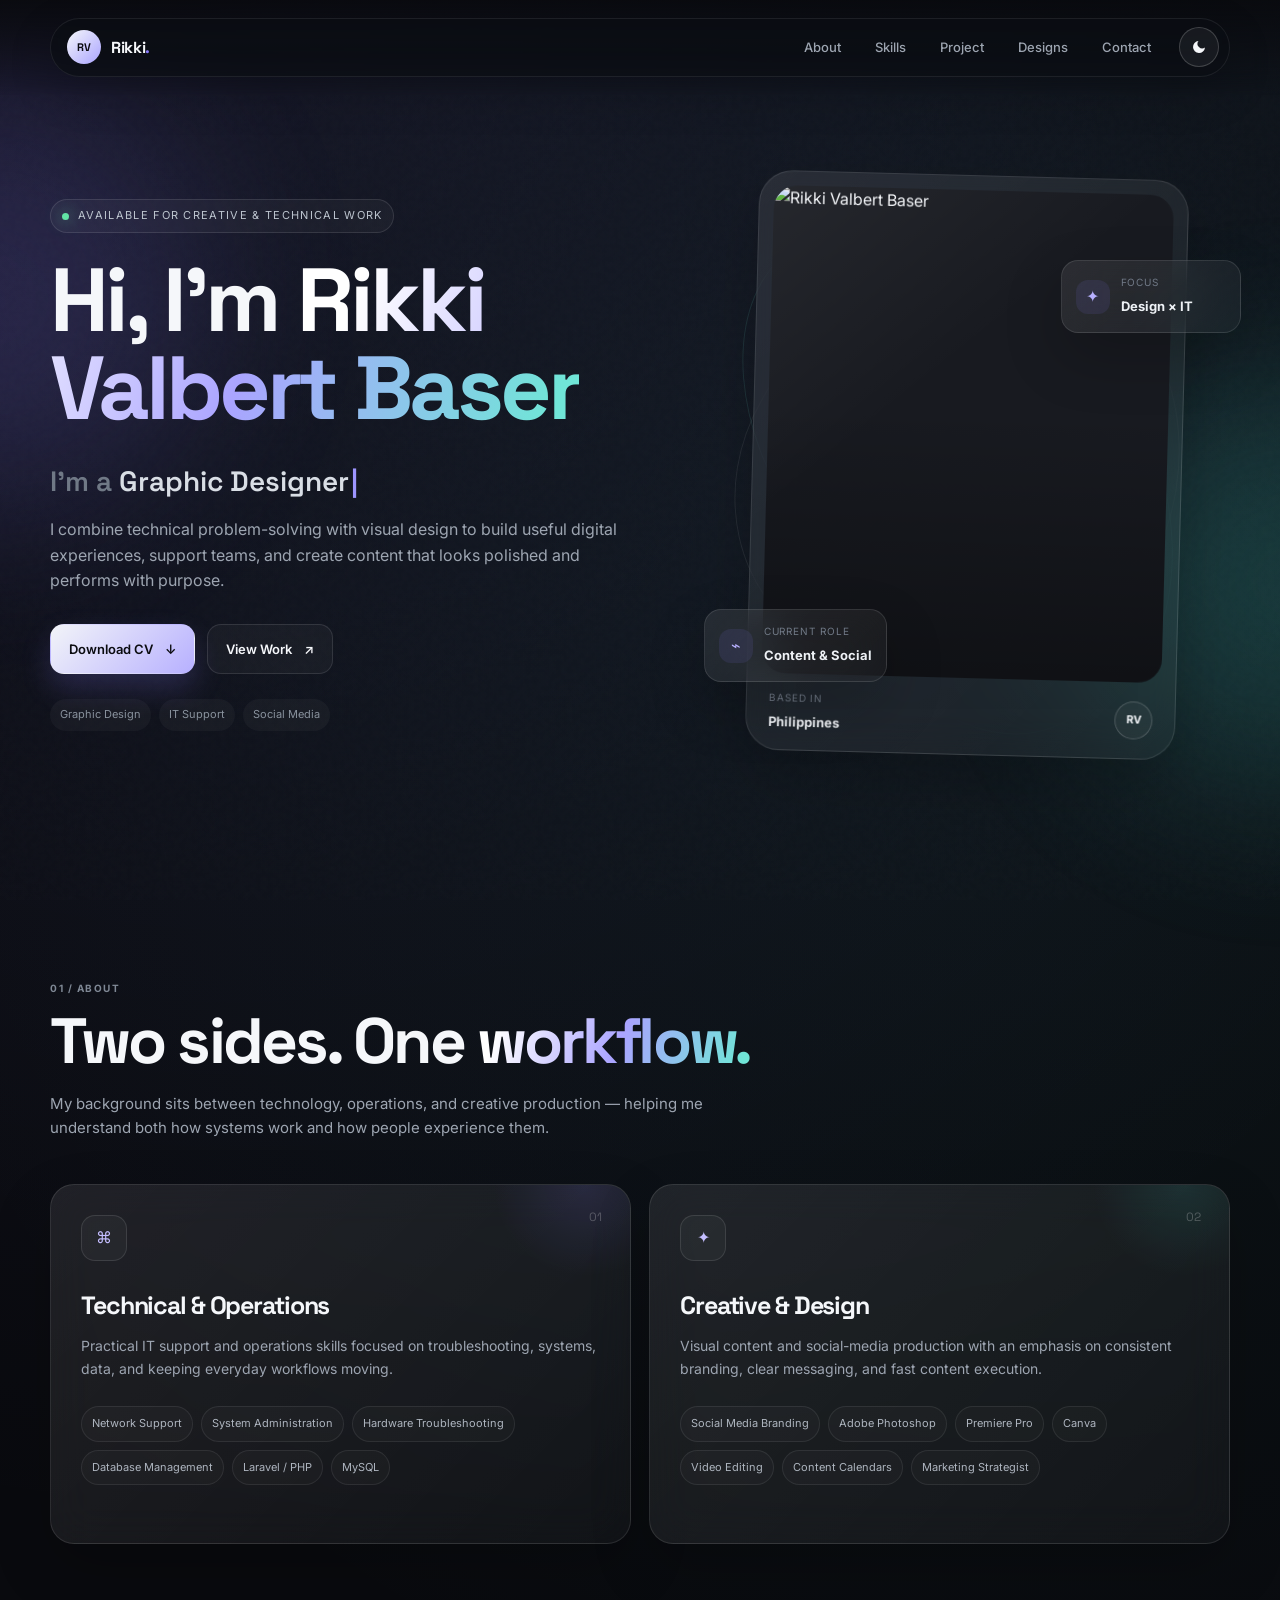
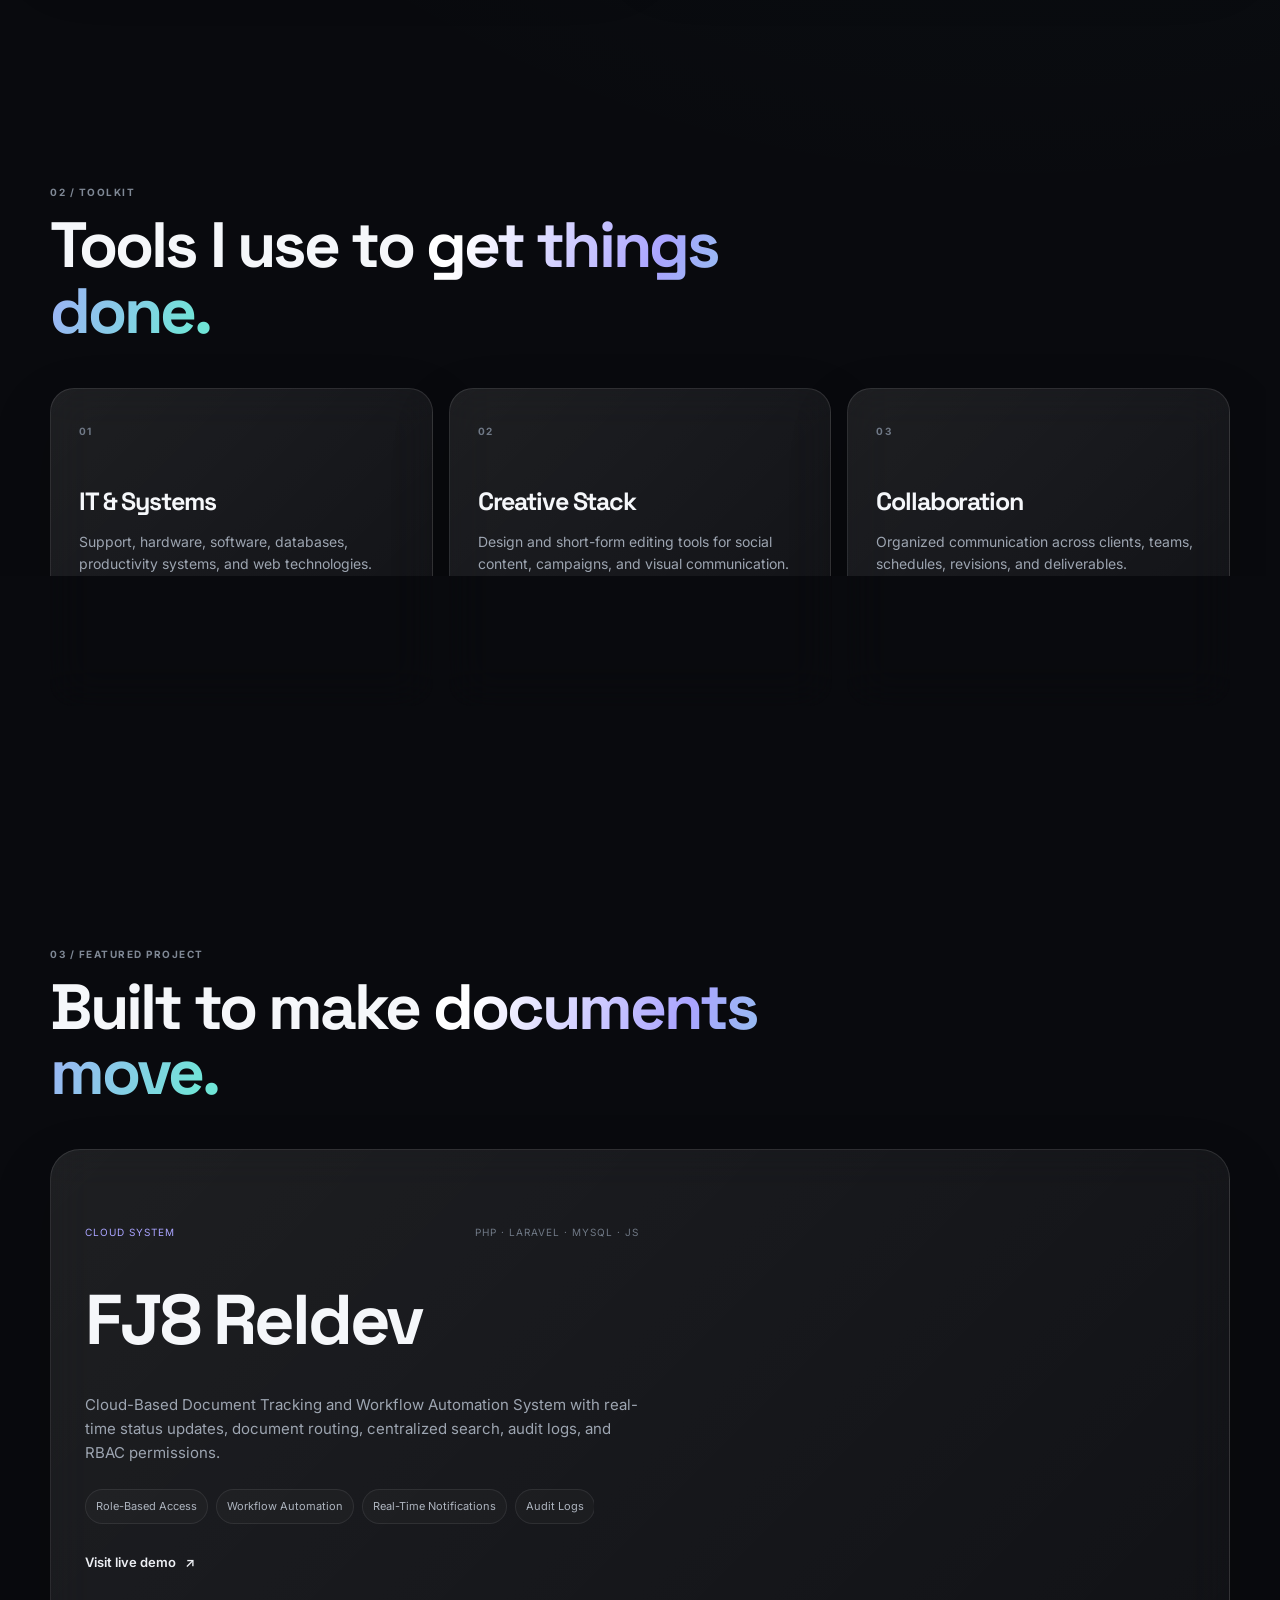
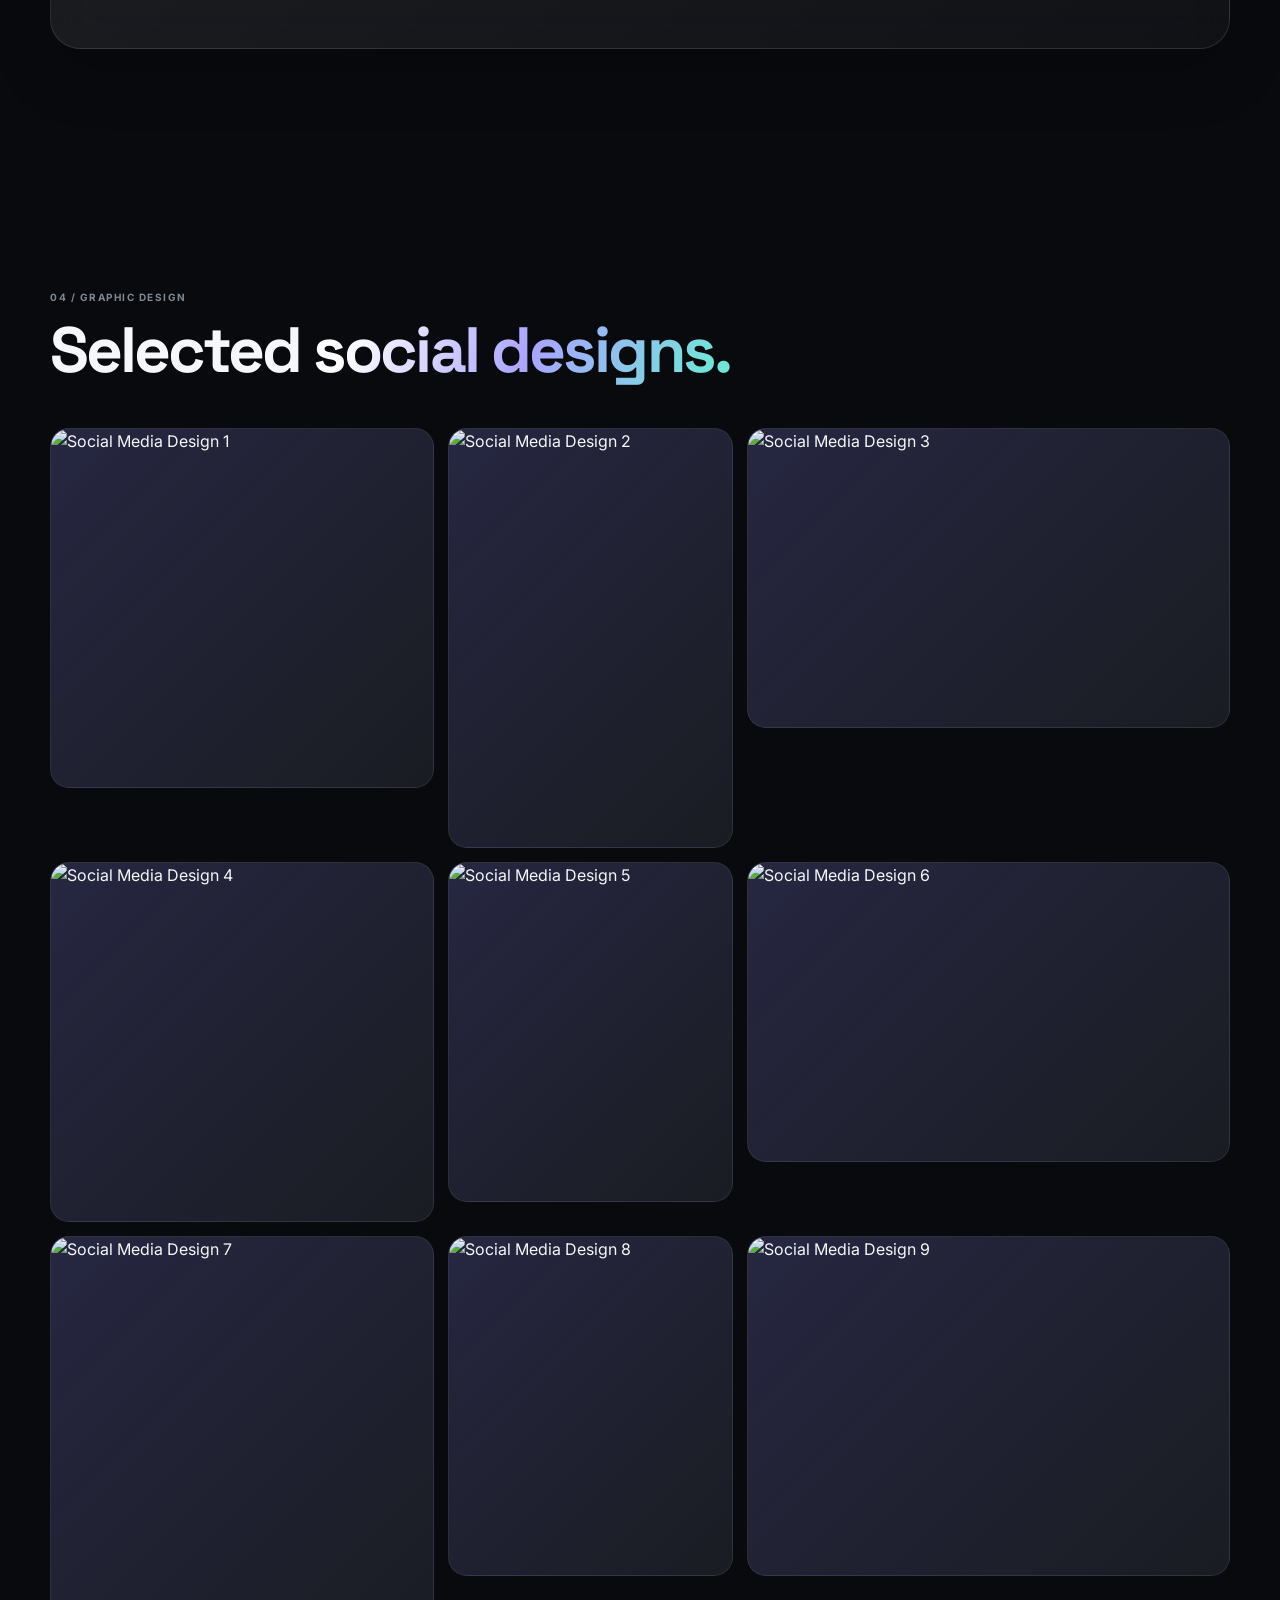
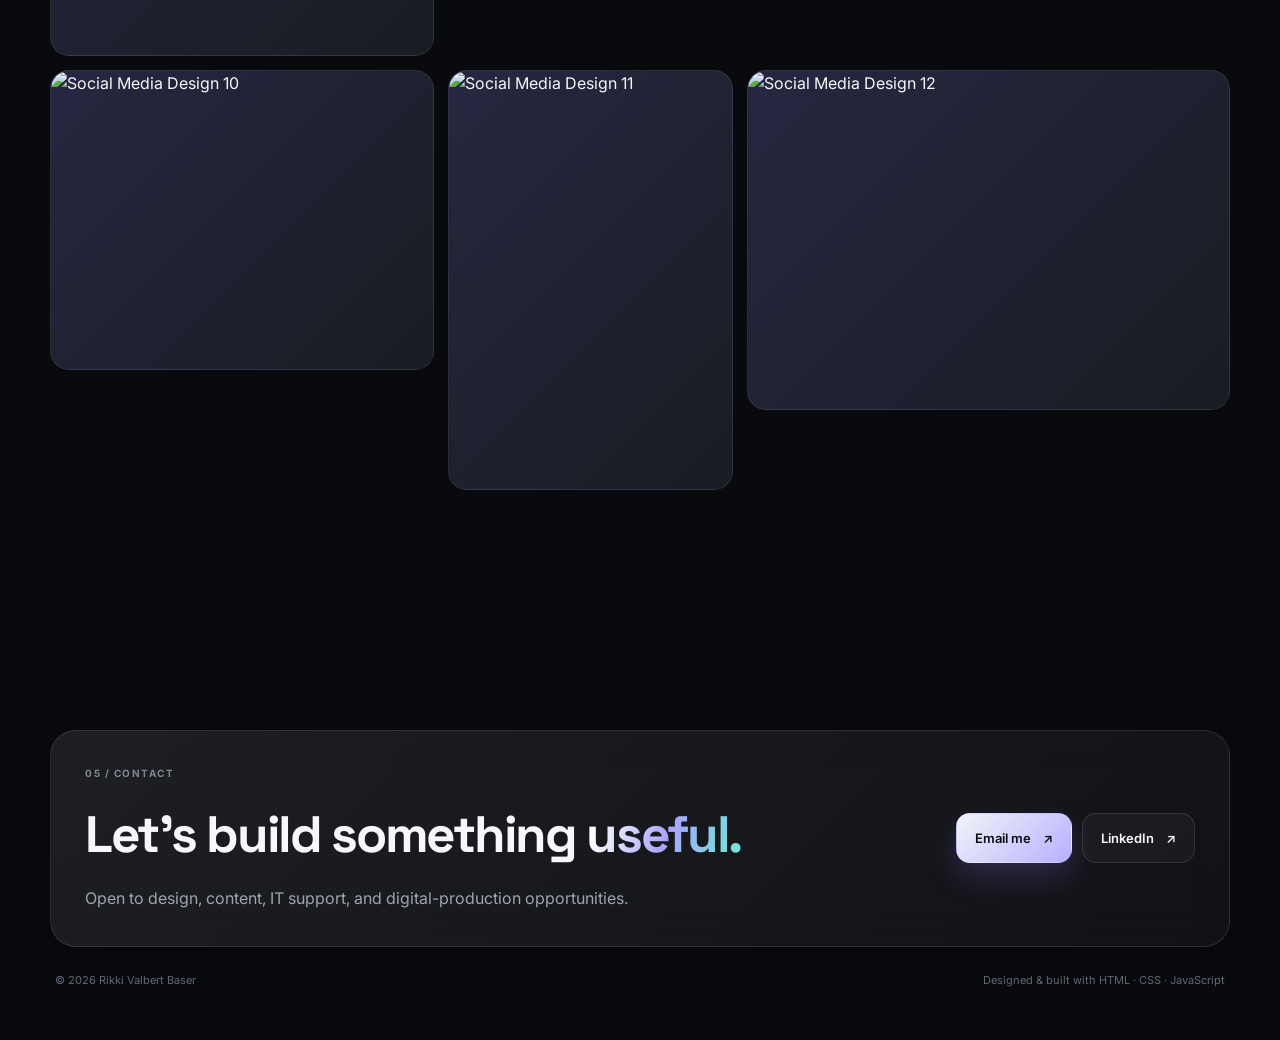
==== index.html @ 976ae426 "Update portfolio website, images, and resume" ====
<!DOCTYPE html>
<html lang="en">
<head>
  <meta charset="UTF-8">
  <meta name="viewport" content="width=device-width, initial-scale=1.0">
  <meta name="description" content="Rikki Valbert Baser — Graphic Designer, IT Support Specialist, and Content & Social Media Manager.">
  <meta name="theme-color" content="#0a0b0f">
  <title>Rikki Valbert Baser — Portfolio</title>

  <link rel="preconnect" href="https://fonts.googleapis.com">
  <link rel="preconnect" href="https://fonts.gstatic.com" crossorigin>
  <link href="https://fonts.googleapis.com/css2?family=Inter:wght@400;500;600;700;800&family=Space+Grotesk:wght@500;600;700&display=swap" rel="stylesheet">
  <link rel="stylesheet" href="style.css">
</head>

<body>
  <div class="ambient ambient-one"></div>
  <div class="ambient ambient-two"></div>
  <div class="noise"></div>

  <header class="site-header">
    <nav class="navbar container" aria-label="Primary navigation">
      <a class="brand" href="#home" aria-label="Rikki Valbert Baser home">
        <span class="brand-mark">RV</span>
        <span>Rikki<span class="brand-dot">.</span></span>
      </a>

      <button class="menu-toggle" type="button" aria-label="Open menu" aria-expanded="false">
        <span></span>
        <span></span>
      </button>

      <div class="nav-links">
        <a href="#about">About</a>
        <a href="#skills">Skills</a>
        <a href="#projects">Project</a>
        <a href="#gallery">Designs</a>
        <a href="#contact">Contact</a>
        
        <div class="theme-switch" aria-label="Theme switcher">
          <button id="theme-toggle" class="theme-toggle" aria-label="Toggle Theme">
            <!-- Sun Icon (Visible in Light Mode) -->
            <svg class="sun-icon" xmlns="http://www.w3.org/2000/svg" width="18" height="18" viewBox="0 0 24 24" fill="none" stroke="currentColor" stroke-width="2" stroke-linecap="round" stroke-linejoin="round">
              <circle cx="12" cy="12" r="5"></circle>
              <line x1="12" y1="1" x2="12" y2="3"></line>
              <line x1="12" y1="21" x2="12" y2="23"></line>
              <line x1="4.22" y1="4.22" x2="5.64" y2="5.64"></line>
              <line x1="18.36" y1="18.36" x2="19.78" y2="19.78"></line>
              <line x1="1" y1="12" x2="3" y2="12"></line>
              <line x1="21" y1="12" x2="23" y2="12"></line>
              <line x1="4.22" y1="19.78" x2="5.64" y2="18.36"></line>
              <line x1="18.36" y1="5.64" x2="19.78" y2="4.22"></line>
            </svg>
            <!-- Moon Icon (Visible in Dark Mode) -->
            <svg class="moon-icon" xmlns="http://www.w3.org/2000/svg" width="16" height="16" viewBox="0 0 24 24" fill="currentColor" stroke="none">
              <path d="M21 12.79A9 9 0 1 1 11.21 3 7 7 0 0 0 21 12.79z"></path>
            </svg>
          </button>
        </div>
      </div>
    </nav>
  </header>

  <main>
    <section class="hero section" id="home">
      <div class="container hero-grid">
        <div class="hero-copy reveal">
          <div class="eyebrow">
            <span class="status-dot"></span>
            Available for creative & technical work
          </div>

          <h1>
            Hi, I'm
            <span class="gradient-text">Rikki Valbert Baser</span>
          </h1>

          <div class="hero-role" aria-live="polite">
            <span class="role-prefix">I'm a </span><span id="typed-text"></span><span class="cursor">|</span>
          </div>

          <p class="hero-description">
            I combine technical problem-solving with visual design to build useful digital experiences,
            support teams, and create content that looks polished and performs with purpose.
          </p>

          <div class="hero-actions">
            <a href="Files/RikkiValbert-RESUME.pdf" download class="btn btn-primary">
              Download CV
              <span aria-hidden="true">↓</span>
            </a>
            <a href="#gallery" class="btn btn-ghost">
              View Work
              <span aria-hidden="true">↗</span>
            </a>
          </div>

          <div class="hero-meta">
            <span>Graphic Design</span>
            <span>IT Support</span>
            <span>Social Media</span>
          </div>
        </div>

        <div class="hero-visual reveal reveal-delay">
          <div class="profile-orbit orbit-a"></div>
          <div class="profile-orbit orbit-b"></div>

          <div class="profile-glow"></div>
          <div class="profile-card glass">
            <div class="profile-image-wrap">
              <img src="Images/profile.jpg" alt="Rikki Valbert Baser" class="profile-image">
            </div>
            <div class="profile-caption">
              <div>
                <span class="caption-label">Based in</span>
                <strong>Philippines</strong>
              </div>
              <div class="caption-badge">RV</div>
            </div>
          </div>

          <div class="floating-card floating-card-top glass">
            <span class="floating-icon">✦</span>
            <div>
              <small>Focus</small>
              <strong>Design × IT</strong>
            </div>
          </div>

          <div class="floating-card floating-card-bottom glass">
            <span class="floating-icon">⌁</span>
            <div>
              <small>Current role</small>
              <strong>Content & Social</strong>
            </div>
          </div>
        </div>
      </div>
    </section>

    <section class="section compact-section" id="about">
      <div class="container">
        <div class="section-heading reveal">
          <span class="section-kicker">01 / ABOUT</span>
          <h2>Two sides. One <span class="gradient-text">workflow.</span></h2>
          <p>
            My background sits between technology, operations, and creative production —
            helping me understand both how systems work and how people experience them.
          </p>
        </div>

        <div class="about-grid">
          <article class="info-card glass reveal tilt-card">
            <div class="card-number">01</div>
            <div class="card-icon">⌘</div>
            <h3>Technical & Operations</h3>
            <p>
              Practical IT support and operations skills focused on troubleshooting,
              systems, data, and keeping everyday workflows moving.
            </p>

            <div class="skill-pills">
              <span>Network Support</span>
              <span>System Administration</span>
              <span>Hardware Troubleshooting</span>
              <span>Database Management</span>
              <span>Laravel / PHP</span>
              <span>MySQL</span>
            </div>
          </article>

          <article class="info-card glass reveal tilt-card reveal-delay">
            <div class="card-number">02</div>
            <div class="card-icon">✦</div>
            <h3>Creative & Design</h3>
            <p>
              Visual content and social-media production with an emphasis on consistent
              branding, clear messaging, and fast content execution.
            </p>

            <div class="skill-pills">
              <span>Social Media Branding</span>
              <span>Adobe Photoshop</span>
              <span>Premiere Pro</span>
              <span>Canva</span>
              <span>Video Editing</span>
              <span>Content Calendars</span>
              <span>Marketing Strategist</span>
            </div>
          </article>
        </div>
      </div>
    </section>

    <section class="section" id="skills">
      <div class="container">
        <div class="section-heading reveal">
          <span class="section-kicker">02 / TOOLKIT</span>
          <h2>Tools I use to <span class="gradient-text">get things done.</span></h2>
        </div>

        <div class="toolkit-grid">
          <div class="toolkit-card glass reveal">
            <span class="tool-number">01</span>
            <h3>IT & Systems</h3>
            <p>Support, hardware, software, databases, productivity systems, and web technologies.</p>
            <div class="tool-list">
              <span>Windows</span>
              <span>Microsoft 365</span>
              <span>Google Workspace</span>
              <span>PHP / Laravel</span>
              <span>MySQL</span>
              <span>HTML / CSS / JS</span>
            </div>
          </div>

          <div class="toolkit-card glass reveal reveal-delay">
            <span class="tool-number">02</span>
            <h3>Creative Stack</h3>
            <p>Design and short-form editing tools for social content, campaigns, and visual communication.</p>
            <div class="tool-list">
              <span>Photoshop</span>
              <span>Canva</span>
              <span>Premiere Pro</span>
              <span>CapCut</span>
              <span>Vegas Pro</span>
              <span>Content Planning</span>
            </div>
          </div>

          <div class="toolkit-card glass reveal reveal-delay-2">
            <span class="tool-number">03</span>
            <h3>Collaboration</h3>
            <p>Organized communication across clients, teams, schedules, revisions, and deliverables.</p>
            <div class="tool-list">
              <span>Microsoft Teams</span>
              <span>Slack</span>
              <span>Discord</span>
              <span>Zoom</span>
              <span>Email Management</span>
              <span>Documentation</span>
            </div>
          </div>
        </div>
      </div>
    </section>

    <section class="section" id="projects">
      <div class="container">
        <div class="section-heading reveal">
          <span class="section-kicker">03 / FEATURED PROJECT</span>
          <h2>Built to make <span class="gradient-text">documents move.</span></h2>
        </div>

        <article class="project-card glass tilt-card reveal">
          <div class="project-content">
            <div class="project-topline">
              <span class="project-tag">Cloud System</span>
              <span class="project-stack">PHP · Laravel · MySQL · JS</span>
            </div>

            <h3>FJ8 Reldev</h3>
            <p>
              Cloud-Based Document Tracking and Workflow Automation System with real-time
              status updates, document routing, centralized search, audit logs, and RBAC permissions.
            </p>

            <div class="project-features">
              <span>Role-Based Access</span>
              <span>Workflow Automation</span>
              <span>Real-Time Notifications</span>
              <span>Audit Logs</span>
            </div>

            <a class="text-link" href="https://fj8reldev.site" target="_blank" rel="noopener noreferrer">
              Visit live demo
              <span aria-hidden="true">↗</span>
            </a>
          </div>

          <div class="project-visual" aria-hidden="true">
            <div class="dashboard-window">
              <div class="window-bar">
                <span></span><span></span><span></span>
              </div>
              <div class="dashboard-body">
                <div class="dash-sidebar"></div>
                <div class="dash-main">
                  <div class="dash-line large"></div>
                  <div class="dash-line"></div>
                  <div class="dash-line short"></div>
                  <div class="dash-cards">
                    <div></div><div></div><div></div>
                  </div>
                  <div class="dash-table">
                    <span></span><span></span><span></span><span></span>
                  </div>
                </div>
              </div>
            </div>
          </div>
        </article>
      </div>
    </section>

    <section class="section" id="gallery">
      <div class="container">
        <div class="section-heading gallery-heading reveal">
          <div>
            <span class="section-kicker">04 / GRAPHIC DESIGN</span>
            <h2>Selected <span class="gradient-text">social designs.</span></h2>
          </div>
          <p></p>
        </div>

        <div class="gallery-grid">
          <img src="Images/jpegs/jpeg1.jpg" alt="Social Media Design 1" class="gallery-item reveal">
          <img src="Images/jpegs/jpeg2.jpg" alt="Social Media Design 2" class="gallery-item reveal reveal-delay">
          <img src="Images/jpegs/jpeg3.jpg" alt="Social Media Design 3" class="gallery-item reveal reveal-delay-2">
          <img src="Images/jpegs/jpeg4.jpg" alt="Social Media Design 4" class="gallery-item reveal">
          <img src="Images/jpegs/jpeg5.jpg" alt="Social Media Design 5" class="gallery-item reveal reveal-delay">
          <img src="Images/jpegs/jpeg6.jpg" alt="Social Media Design 6" class="gallery-item reveal reveal-delay-2">
          <img src="Images/jpegs/jpeg7.jpg" alt="Social Media Design 7" class="gallery-item reveal">
          <img src="Images/jpegs/jpeg8.jpg" alt="Social Media Design 8" class="gallery-item reveal reveal-delay">
          <img src="Images/jpegs/jpeg9.jpg" alt="Social Media Design 9" class="gallery-item reveal reveal-delay-2">
          <img src="Images/jpegs/jpeg10.jpg" alt="Social Media Design 10" class="gallery-item reveal">
          <img src="Images/jpegs/jpeg11.jpg" alt="Social Media Design 11" class="gallery-item reveal reveal-delay">
          <img src="Images/jpegs/jpeg12.jpg" alt="Social Media Design 12" class="gallery-item reveal reveal-delay-2">
        </div>
      </div>
    </section>

    <section class="section contact-section" id="contact">
      <div class="container">
        <div class="contact-card glass reveal">
          <div>
            <span class="section-kicker">05 / CONTACT</span>
            <h2>Let's build something <span class="gradient-text">useful.</span></h2>
            <p>
              Open to design, content, IT support, and digital-production opportunities.
            </p>
          </div>

          <div class="contact-actions">
            <a class="btn btn-primary" href="mailto:rikkibaservalbert@gmail.com">
              Email me
              <span aria-hidden="true">↗</span>
            </a>
            <a class="btn btn-ghost" href="https://www.linkedin.com/in/rikkibaservalbert/" target="_blank" rel="noopener noreferrer">
              LinkedIn
              <span aria-hidden="true">↗</span>
            </a>
          </div>
        </div>

        <footer class="site-footer">
          <span>© <span id="year"></span> Rikki Valbert Baser</span>
          <span>Designed & built with HTML · CSS · JavaScript</span>
        </footer>
      </div>
    </section>
  </main>

  <meta property="og:title" content="Rikki Valbert Baser — Portfolio">
  <meta property="og:description" content="Graphic Designer, IT Support Specialist, and Content & Social Media Manager.">
  <meta property="og:image" content="Images/profile.jpg">
  <meta property="og:type" content="website">

  <div class="lightbox" id="lightbox" aria-hidden="true">
    <button class="lightbox-close" type="button" aria-label="Close image preview">×</button>
    <button class="lightbox-nav lightbox-prev" type="button" aria-label="Previous image">‹</button>
    <img class="lightbox-image" id="lightbox-image" src="" alt="">
    <button class="lightbox-nav lightbox-next" type="button" aria-label="Next image">›</button>
    <div class="lightbox-counter" id="lightbox-counter">1 / 10</div>
  </div>

  <script src="script.js"></script>
</body>
</html>
---- style.css ----
/* ================================
   RIKKI VALBERT BASER PORTFOLIO
   ================================ */

:root {
  --bg: #090a0e;
  --bg-soft: #0d0f14;
  --surface: rgba(255, 255, 255, 0.055);
  --surface-strong: rgba(255, 255, 255, 0.085);
  --border: rgba(255, 255, 255, 0.11);
  --border-strong: rgba(255, 255, 255, 0.18);
  --text: #f5f7fa;
  --muted: #9da5b1;
  --muted-2: #707986;
  --accent: #8b7cff;
  --accent-2: #45d6c8;
  --max-width: 1180px;
  --radius: 24px;
  --shadow: 0 30px 80px rgba(0, 0, 0, 0.35);
}

* {
  box-sizing: border-box;
  margin: 0;
  padding: 0;
}

html {
  scroll-behavior: smooth;
  scroll-padding-top: 90px;
}

body {
  min-height: 100vh;
  overflow-x: hidden;
  color: var(--text);
  background:
    radial-gradient(circle at 20% 0%, rgba(139, 124, 255, 0.09), transparent 26%),
    radial-gradient(circle at 80% 10%, rgba(69, 214, 200, 0.06), transparent 23%),
    var(--bg);
  font-family: "Inter", sans-serif;
  line-height: 1.6;
}

body.lightbox-open {
  overflow: hidden;
}

a {
  color: inherit;
  text-decoration: none;
}

button,
a {
  -webkit-tap-highlight-color: transparent;
}

img {
  display: block;
  max-width: 100%;
}

.container {
  width: min(calc(100% - 40px), var(--max-width));
  margin-inline: auto;
}

.section {
  position: relative;
  padding: 120px 0;
}

.compact-section {
  padding-top: 80px;
}

.ambient {
  position: fixed;
  z-index: -3;
  width: 420px;
  height: 420px;
  border-radius: 50%;
  pointer-events: none;
  filter: blur(90px);
  opacity: 0.18;
}

.ambient-one {
  top: 10%;
  left: -220px;
  background: var(--accent);
}

.ambient-two {
  right: -220px;
  bottom: 12%;
  background: var(--accent-2);
}

.noise {
  position: fixed;
  inset: 0;
  z-index: -2;
  pointer-events: none;
  opacity: 0.025;
  background-image: url("data:image/svg+xml,%3Csvg viewBox='0 0 180 180' xmlns='http://www.w3.org/2000/svg'%3E%3Cfilter id='n'%3E%3CfeTurbulence type='fractalNoise' baseFrequency='.85' numOctaves='4' stitchTiles='stitch'/%3E%3C/filter%3E%3Crect width='100%25' height='100%25' filter='url(%23n)' opacity='.7'/%3E%3C/svg%3E");
}

.site-header {
  position: fixed;
  top: 0;
  left: 0;
  width: 100%;
  z-index: 100;
  padding: 18px 0;
  background: linear-gradient(to bottom, rgba(9, 10, 14, 0.9), rgba(9, 10, 14, 0));
  backdrop-filter: blur(12px);
  -webkit-backdrop-filter: blur(12px);
}

.navbar {
  min-height: 54px;
  display: flex;
  align-items: center;
  justify-content: space-between;
  padding: 8px 10px 8px 16px;
  border: 1px solid rgba(255, 255, 255, 0.08);
  border-radius: 999px;
  background: rgba(12, 14, 20, 0.65);
  box-shadow: 0 15px 45px rgba(0, 0, 0, 0.18);
  backdrop-filter: blur(22px);
  -webkit-backdrop-filter: blur(22px);
}

.brand {
  display: inline-flex;
  align-items: center;
  gap: 10px;
  font-family: "Space Grotesk", sans-serif;
  font-weight: 700;
  letter-spacing: -0.02em;
}

.brand-mark {
  width: 34px;
  height: 34px;
  display: grid;
  place-items: center;
  border-radius: 50%;
  color: #0a0b0f;
  background: linear-gradient(135deg, #f5f7fa, #aaa4ff);
  font-size: 11px;
  font-weight: 800;
}

.brand-dot {
  color: var(--accent);
}

.nav-links {
  display: flex;
  align-items: center;
  gap: 6px;
}

.nav-links a {
  padding: 10px 14px;
  border-radius: 999px;
  color: var(--muted);
  font-size: 13px;
  font-weight: 500;
  transition: 0.25s ease;
}

.nav-links a:hover {
  color: var(--text);
  background: rgba(255, 255, 255, 0.06);
}

.menu-toggle {
  display: none;
  width: 42px;
  height: 42px;
  border: 0;
  border-radius: 50%;
  cursor: pointer;
  background: rgba(255, 255, 255, 0.06);
}

.menu-toggle span {
  display: block;
  width: 18px;
  height: 1px;
  margin: 5px auto;
  background: var(--text);
  transition: 0.25s ease;
}

.hero {
  min-height: 100vh;
  display: flex;
  align-items: center;
  padding-top: 150px;
}

.hero-grid {
  display: grid;
  grid-template-columns: 1.05fr 0.95fr;
  gap: 72px;
  align-items: center;
}

.hero-copy {
  max-width: 690px;
}

.eyebrow {
  display: inline-flex;
  align-items: center;
  gap: 9px;
  margin-bottom: 24px;
  padding: 7px 11px;
  border: 1px solid var(--border);
  border-radius: 999px;
  color: #bdc5cf;
  background: rgba(255, 255, 255, 0.035);
  font-size: 11px;
  text-transform: uppercase;
  letter-spacing: 0.12em;
}

.status-dot {
  width: 7px;
  height: 7px;
  border-radius: 50%;
  background: #62e4a5;
  box-shadow: 0 0 16px rgba(98, 228, 165, 0.8);
}

h1,
h2,
h3 {
  font-family: "Space Grotesk", sans-serif;
  letter-spacing: -0.045em;
}

h1 {
  max-width: 700px;
  font-size: clamp(3.2rem, 7vw, 6.15rem);
  line-height: 0.98;
}

.gradient-text {
  display: inline;
  background: linear-gradient(110deg, #ffffff 10%, #aaa4ff 52%, #70e5d7 95%);
  -webkit-background-clip: text;
  background-clip: text;
  color: transparent;
}

.hero-role {
  min-height: 44px;
  margin: 26px 0 14px;
  color: #d9dee5;
  font-family: "Space Grotesk", sans-serif;
  font-size: clamp(1.2rem, 2.4vw, 1.75rem);
  font-weight: 600;
}

.role-prefix {
  color: var(--muted-2);
}

.cursor {
  display: inline-block;
  margin-left: 2px;
  color: #9d95ff;
  animation: blink 0.9s steps(1) infinite;
}

@keyframes blink {
  50% {
    opacity: 0;
  }
}

.hero-description {
  max-width: 620px;
  color: var(--muted);
  font-size: 16px;
}

.hero-actions {
  display: flex;
  flex-wrap: wrap;
  gap: 12px;
  margin-top: 30px;
}

.btn {
  min-height: 50px;
  display: inline-flex;
  align-items: center;
  justify-content: center;
  gap: 12px;
  padding: 0 18px;
  border: 1px solid var(--border);
  border-radius: 14px;
  font-size: 13px;
  font-weight: 600;
  transition:
    transform 0.25s ease,
    border-color 0.25s ease,
    background 0.25s ease,
    box-shadow 0.25s ease;
}

.btn:hover {
  transform: translateY(-2px);
}

.btn-primary {
  color: #0b0c10;
  border-color: transparent;
  background: linear-gradient(135deg, #f2f4f8, #b7b0ff);
  box-shadow: 0 14px 30px rgba(139, 124, 255, 0.2);
}

.btn-primary:hover {
  box-shadow: 0 18px 38px rgba(139, 124, 255, 0.28);
}

.btn-ghost {
  color: var(--text);
  background: rgba(255, 255, 255, 0.035);
}

.btn-ghost:hover {
  border-color: var(--border-strong);
  background: rgba(255, 255, 255, 0.065);
}

.hero-meta {
  display: flex;
  flex-wrap: wrap;
  gap: 8px;
  margin-top: 25px;
}

.hero-meta span {
  padding: 7px 10px;
  border-radius: 999px;
  color: #89929d;
  background: rgba(255, 255, 255, 0.035);
  font-size: 11px;
}

.hero-visual {
  position: relative;
  min-height: 620px;
  display: grid;
  place-items: center;
}

.profile-card {
  position: relative;
  z-index: 2;
  width: min(100%, 430px);
  padding: 14px;
  border-radius: 34px;
  box-shadow: var(--shadow);
  transform: rotate(1.5deg);
}

.glass {
  border: 1px solid var(--border);
  background: linear-gradient(
    135deg,
    rgba(255, 255, 255, 0.085),
    rgba(255, 255, 255, 0.035)
  );
  box-shadow: 0 24px 60px rgba(0, 0, 0, 0.2);
  backdrop-filter: blur(22px);
  -webkit-backdrop-filter: blur(22px);
}

.profile-image-wrap {
  position: relative;
  overflow: hidden;
  aspect-ratio: 0.82 / 1;
  border-radius: 24px;
  background: #181a20;
}

.profile-image-wrap::after {
  content: "";
  position: absolute;
  inset: 0;
  background:
    linear-gradient(140deg, rgba(255,255,255,0.06), transparent 40%),
    linear-gradient(to top, rgba(0,0,0,0.35), transparent 55%);
  pointer-events: none;
}

.profile-image {
  width: 100%;
  height: 100%;
  object-fit: cover;
  object-position: center top;
}

.profile-caption {
  display: flex;
  align-items: center;
  justify-content: space-between;
  gap: 16px;
  padding: 16px 8px 2px;
}

.caption-label,
.floating-card small {
  display: block;
  margin-bottom: 3px;
  color: var(--muted-2);
  font-size: 10px;
  letter-spacing: 0.09em;
  text-transform: uppercase;
}

.profile-caption strong,
.floating-card strong {
  color: #eef1f5;
  font-size: 13px;
}

.caption-badge {
  width: 38px;
  height: 38px;
  display: grid;
  place-items: center;
  border: 1px solid var(--border-strong);
  border-radius: 50%;
  background: rgba(255, 255, 255, 0.04);
  font-size: 11px;
  font-weight: 700;
}

.profile-glow {
  position: absolute;
  width: 72%;
  aspect-ratio: 1;
  border-radius: 50%;
  background: radial-gradient(circle, rgba(139, 124, 255, 0.26), transparent 64%);
  filter: blur(8px);
}

.profile-orbit {
  position: absolute;
  width: 80%;
  height: 74%;
  border: 1px solid rgba(255, 255, 255, 0.08);
  border-radius: 42% 58% 55% 45%;
}

.orbit-a {
  transform: rotate(30deg);
}

.orbit-b {
  width: 68%;
  height: 88%;
  transform: rotate(-28deg);
  border-color: rgba(112, 229, 215, 0.12);
}

.floating-card {
  position: absolute;
  z-index: 3;
  min-width: 180px;
  display: flex;
  align-items: center;
  gap: 11px;
  padding: 13px 14px;
  border-radius: 17px;
  animation: float 4.8s ease-in-out infinite;
}

.floating-card-top {
  top: 17%;
  right: -2%;
}

.floating-card-bottom {
  bottom: 15%;
  left: 0;
  animation-delay: -2s;
}

.floating-icon {
  width: 34px;
  height: 34px;
  display: grid;
  place-items: center;
  border-radius: 12px;
  color: #b8b1ff;
  background: rgba(139, 124, 255, 0.1);
}

@keyframes float {
  50% {
    transform: translateY(-8px);
  }
}

.section-heading {
  max-width: 740px;
  margin-bottom: 44px;
}

.section-kicker {
  display: block;
  margin-bottom: 13px;
  color: #7f8895;
  font-size: 10px;
  font-weight: 700;
  letter-spacing: 0.15em;
}

.section-heading h2 {
  max-width: 780px;
  font-size: clamp(2.35rem, 5vw, 4.3rem);
  line-height: 1.02;
}

.section-heading p {
  max-width: 700px;
  margin-top: 18px;
  color: var(--muted);
  font-size: 15px;
}

.about-grid {
  display: grid;
  grid-template-columns: repeat(2, minmax(0, 1fr));
  gap: 18px;
}

.info-card {
  position: relative;
  min-height: 360px;
  padding: 30px;
  overflow: hidden;
  border-radius: var(--radius);
}

.info-card::before {
  content: "";
  position: absolute;
  width: 190px;
  aspect-ratio: 1;
  top: -95px;
  right: -50px;
  border-radius: 50%;
  background: radial-gradient(circle, rgba(139, 124, 255, 0.13), transparent 68%);
}

.info-card:nth-child(2)::before {
  background: radial-gradient(circle, rgba(69, 214, 200, 0.11), transparent 68%);
}

.card-number {
  position: absolute;
  top: 23px;
  right: 28px;
  color: rgba(255, 255, 255, 0.24);
  font-family: "Space Grotesk", sans-serif;
  font-size: 12px;
}

.card-icon {
  width: 46px;
  height: 46px;
  display: grid;
  place-items: center;
  margin-bottom: 24px;
  border: 1px solid var(--border);
  border-radius: 14px;
  color: #c4beff;
  background: rgba(255, 255, 255, 0.035);
}

.info-card h3,
.toolkit-card h3,
.project-card h3 {
  font-size: 25px;
}

.info-card p,
.toolkit-card p {
  max-width: 570px;
  margin-top: 10px;
  color: var(--muted);
  font-size: 14px;
}

.skill-pills,
.tool-list,
.project-features {
  display: flex;
  flex-wrap: wrap;
  gap: 8px;
}

.skill-pills {
  margin-top: 26px;
}

.skill-pills span,
.tool-list span,
.project-features span {
  padding: 8px 10px;
  border: 1px solid rgba(255, 255, 255, 0.08);
  border-radius: 999px;
  color: #aeb5bf;
  background: rgba(255, 255, 255, 0.025);
  font-size: 11px;
}

.toolkit-grid {
  display: grid;
  grid-template-columns: repeat(3, minmax(0, 1fr));
  gap: 16px;
}

.toolkit-card {
  min-height: 300px;
  padding: 28px;
  border-radius: var(--radius);
}

.tool-number {
  display: inline-block;
  margin-bottom: 42px;
  color: var(--muted-2);
  font-size: 10px;
  font-weight: 700;
  letter-spacing: 0.12em;
}

.tool-list {
  margin-top: 22px;
}

.project-card {
  position: relative;
  display: grid;
  grid-template-columns: 1.02fr 0.98fr;
  gap: 24px;
  align-items: center;
  min-height: 500px;
  padding: 34px;
  overflow: hidden;
  border-radius: 30px;
}

.project-card::after {
  content: "";
  position: absolute;
  width: 440px;
  height: 440px;
  right: -180px;
  bottom: -260px;
  border-radius: 50%;
  background: radial-gradient(circle, rgba(139, 124, 255, 0.18), transparent 65%);
  pointer-events: none;
}

.project-content {
  position: relative;
  z-index: 2;
}

.project-topline {
  display: flex;
  justify-content: space-between;
  gap: 15px;
  margin-bottom: 24px;
  color: var(--muted-2);
  font-size: 10px;
  letter-spacing: 0.1em;
  text-transform: uppercase;
}

.project-tag {
  color: #aaa4ff;
}

.project-content h3 {
  font-size: clamp(2.6rem, 6vw, 4.4rem);
}

.project-content > p {
  max-width: 620px;
  margin-top: 16px;
  color: var(--muted);
  font-size: 15px;
}

.project-features {
  margin-top: 24px;
}

.text-link {
  display: inline-flex;
  align-items: center;
  gap: 9px;
  margin-top: 28px;
  color: #edeff4;
  font-size: 13px;
  font-weight: 600;
}

.text-link::after {
  content: "";
  width: 0;
  height: 1px;
  background: #edeff4;
  transition: width 0.25s ease;
}

.text-link:hover::after {
  width: 68px;
}

.project-visual {
  min-height: 360px;
  display: grid;
  place-items: center;
}

.dashboard-window {
  width: min(100%, 470px);
  overflow: hidden;
  border: 1px solid rgba(255,255,255,0.12);
  border-radius: 22px;
  background: #11141b;
  box-shadow: 0 40px 80px rgba(0,0,0,0.35);
  transform: perspective(900px) rotateY(-7deg) rotateX(3deg);
}

.window-bar {
  display: flex;
  gap: 6px;
  padding: 13px 16px;
  border-bottom: 1px solid rgba(255,255,255,0.07);
}

.window-bar span {
  width: 7px;
  height: 7px;
  border-radius: 50%;
  background: rgba(255,255,255,0.22);
}

.dashboard-body {
  display: grid;
  grid-template-columns: 64px 1fr;
  min-height: 320px;
}

.dash-sidebar {
  border-right: 1px solid rgba(255,255,255,0.06);
  background: linear-gradient(#131721, #0e1117);
}

.dash-main {
  padding: 25px;
}

.dash-line {
  width: 72%;
  height: 8px;
  margin-bottom: 10px;
  border-radius: 20px;
  background: rgba(255,255,255,0.10);
}

.dash-line.large {
  width: 46%;
  height: 12px;
  background: rgba(255,255,255,0.17);
}

.dash-line.short {
  width: 35%;
}

.dash-cards {
  display: grid;
  grid-template-columns: repeat(3, 1fr);
  gap: 8px;
  margin: 30px 0;
}

.dash-cards div {
  height: 72px;
  border: 1px solid rgba(255,255,255,0.06);
  border-radius: 12px;
  background: linear-gradient(145deg, rgba(139,124,255,0.16), rgba(255,255,255,0.025));
}

.dash-table {
  overflow: hidden;
  border: 1px solid rgba(255,255,255,0.06);
  border-radius: 12px;
}

.dash-table span {
  display: block;
  height: 31px;
  border-bottom: 1px solid rgba(255,255,255,0.05);
  background: linear-gradient(90deg, rgba(255,255,255,0.08), transparent 60%);
}

.dash-table span:last-child {
  border-bottom: 0;
}

.gallery-heading {
  display: flex;
  align-items: end;
  justify-content: space-between;
  gap: 30px;
}

.gallery-heading p {
  max-width: 320px;
  margin-top: 0;
}

.gallery-grid {
  display: grid;
  grid-template-columns: repeat(12, minmax(0, 1fr));
  gap: 14px;
}

.gallery-item {
  width: 100%;
  height: 360px;
  object-fit: cover;
  border: 1px solid rgba(255,255,255,0.08);
  border-radius: 19px;
  background:
    linear-gradient(135deg, rgba(139,124,255,0.17), rgba(255,255,255,0.03)),
    #12151b;
  cursor: zoom-in;
  transition:
    transform 0.35s ease,
    filter 0.35s ease,
    box-shadow 0.35s ease,
    border-color 0.35s ease;
}

.gallery-item:hover {
  filter: saturate(1.08) brightness(1.05);
  border-color: rgba(255,255,255,0.18);
  box-shadow: 0 25px 60px rgba(0,0,0,0.28);
}

.gallery-item:nth-child(1),
.gallery-item:nth-child(4),
.gallery-item:nth-child(7) {
  grid-column: span 4;
}

.gallery-item:nth-child(2),
.gallery-item:nth-child(5),
.gallery-item:nth-child(8),
.gallery-item:nth-child(10) {
  grid-column: span 3;
}

.gallery-item:nth-child(3),
.gallery-item:nth-child(6),
.gallery-item:nth-child(9) {
  grid-column: span 5;
}

.gallery-item:nth-child(2),
.gallery-item:nth-child(7),
.gallery-item:nth-child(10) {
  height: 420px;
}

.gallery-item:nth-child(3),
.gallery-item:nth-child(6) {
  height: 300px;
}

.gallery-item:nth-child(5),
.gallery-item:nth-child(8),
.gallery-item:nth-child(9) {
  height: 340px;
}

.gallery-item:nth-child(2),
.gallery-item:nth-child(7),
.gallery-item:nth-child(11) {
  height: 420px;
}

.gallery-item:nth-child(3),
.gallery-item:nth-child(6),
.gallery-item:nth-child(10) {
  height: 300px;
}

.gallery-item:nth-child(5),
.gallery-item:nth-child(8),
.gallery-item:nth-child(9),
.gallery-item:nth-child(12) {
  height: 340px;
}

.gallery-item:nth-child(1),
.gallery-item:nth-child(4),
.gallery-item:nth-child(7),
.gallery-item:nth-child(10) {
  grid-column: span 4;
}

.gallery-item:nth-child(2),
.gallery-item:nth-child(5),
.gallery-item:nth-child(8),
.gallery-item:nth-child(11) {
  grid-column: span 3;
}

.gallery-item:nth-child(3),
.gallery-item:nth-child(6),
.gallery-item:nth-child(9),
.gallery-item:nth-child(12) {
  grid-column: span 5;
}

.contact-section {
  padding-bottom: 50px;
}

.contact-card {
  display: flex;
  align-items: center;
  justify-content: space-between;
  gap: 30px;
  padding: 34px;
  border-radius: 26px;
}

.contact-card h2 {
  font-size: clamp(2.2rem, 4vw, 3.8rem);
}

.contact-card p {
  margin-top: 11px;
  color: var(--muted);
}

.contact-actions {
  display: flex;
  flex-wrap: wrap;
  gap: 10px;
}

.site-footer {
  display: flex;
  align-items: center;
  justify-content: space-between;
  gap: 18px;
  padding: 25px 5px 0;
  color: #68717e;
  font-size: 11px;
}

.lightbox {
  position: fixed;
  inset: 0;
  z-index: 200;
  display: grid;
  place-items: center;
  padding: 40px;
  background: rgba(3, 4, 7, 0.92);
  opacity: 0;
  visibility: hidden;
  pointer-events: none;
  transition: 0.25s ease;
  backdrop-filter: blur(18px);
  -webkit-backdrop-filter: blur(18px);
}

.lightbox.open {
  opacity: 1;
  visibility: visible;
  pointer-events: auto;
}

.lightbox-image {
  max-width: min(92vw, 1200px);
  max-height: 82vh;
  border: 1px solid rgba(255,255,255,0.12);
  border-radius: 18px;
  object-fit: contain;
  box-shadow: 0 30px 80px rgba(0,0,0,0.45);
}

.lightbox-close,
.lightbox-nav {
  position: absolute;
  border: 1px solid rgba(255,255,255,0.1);
  color: #f2f4f7;
  background: rgba(255,255,255,0.06);
  cursor: pointer;
  backdrop-filter: blur(12px);
}

.lightbox-close {
  top: 24px;
  right: 24px;
  width: 46px;
  height: 46px;
  border-radius: 50%;
  font-size: 26px;
}

.lightbox-nav {
  top: 50%;
  width: 48px;
  height: 48px;
  border-radius: 50%;
  transform: translateY(-50%);
  font-size: 28px;
}

.lightbox-prev {
  left: 26px;
}

.lightbox-next {
  right: 26px;
}

.lightbox-counter {
  position: absolute;
  left: 50%;
  bottom: 22px;
  transform: translateX(-50%);
  color: #929aa6;
  font-size: 11px;
  letter-spacing: 0.12em;
}

.reveal {
  opacity: 0;
  transform: translateY(28px);
  transition:
    opacity 0.75s ease,
    transform 0.75s cubic-bezier(.2,.7,.2,1);
}

.reveal.visible {
  opacity: 1;
  transform: translateY(0);
}

.reveal-delay {
  transition-delay: 0.1s;
}

.reveal-delay-2 {
  transition-delay: 0.2s;
}

@media (hover: hover) {
  .tilt-card {
    transform-style: preserve-3d;
  }
}

@media (max-width: 980px) {
  .hero-grid {
    grid-template-columns: 1fr;
    gap: 45px;
  }

  .hero-copy {
    max-width: 790px;
  }

  .hero-visual {
    min-height: 560px;
  }

  .profile-card {
    width: min(100%, 390px);
  }

  .floating-card-top {
    right: 9%;
  }

  .floating-card-bottom {
    left: 9%;
  }

  .project-card {
    grid-template-columns: 1fr;
  }

  .project-visual {
    min-height: 300px;
  }

  .toolkit-grid {
    grid-template-columns: 1fr;
  }

  .gallery-grid {
    grid-template-columns: repeat(2, minmax(0, 1fr));
  }

  .gallery-item,
  .gallery-item:nth-child(1),
  .gallery-item:nth-child(2),
  .gallery-item:nth-child(3),
  .gallery-item:nth-child(4),
  .gallery-item:nth-child(5),
  .gallery-item:nth-child(6),
  .gallery-item:nth-child(7),
  .gallery-item:nth-child(8),
  .gallery-item:nth-child(9),
  .gallery-item:nth-child(10),
  .gallery-item:nth-child(11), 
  .gallery-item:nth-child(12) {
    grid-column: span 1;
    height: 360px;
  }

  .contact-card {
    align-items: flex-start;
    flex-direction: column;
  }
}

@media (max-width: 720px) {
  .container {
    width: min(calc(100% - 28px), var(--max-width));
  }

  .section {
    padding: 90px 0;
  }

  .site-header {
    padding: 12px 0;
  }

  .navbar {
    padding-left: 13px;
  }

  .menu-toggle {
    display: block;
  }

  .theme-toggle {
    background: transparent;
    border: 1px solid rgba(255, 255, 255, 0.2); 
    border-radius: 50%;
    color: #ffffff; 
    cursor: pointer;
    width: 40px;
    height: 40px;
    margin-left: 24px; 
    display: flex;
    align-items: center;
    justify-content: center;
    transition: all 0.3s ease;
  }

  .theme-toggle:hover {
    background: rgba(255, 255, 255, 0.05);
  }

  body.light-mode .theme-toggle {
    border-color: rgba(0, 0, 0, 0.3); 
    color: #1a1a1a; 
  }

  body.light-mode .theme-toggle:hover {
    background: rgba(0, 0, 0, 0.04);
  }

  .sun-icon { 
    display: none; 
  }
  .moon-icon { 
    display: block; 
  }

  body.light-mode .sun-icon { 
    display: block; 
  }
  body.light-mode .moon-icon { 
    display: none; 
  }

  body.light-mode {
    --bg: #f8fafc;
    --bg-soft: #ffffff;
    --surface: rgba(0, 0, 0, 0.03);
    --surface-strong: rgba(0, 0, 0, 0.06);
    --border: rgba(0, 0, 0, 0.1);
    --border-strong: rgba(0, 0, 0, 0.2);
    --text: #0f172a;
    --muted: #475569;
    --muted-2: #64748b;
    --shadow: 0 30px 80px rgba(0, 0, 0, 0.08);
  }

  .nav-links {
    position: absolute;
    top: calc(100% + 10px);
    right: 0;
    left: 0;
    display: grid;
    gap: 4px;
    padding: 10px;
    border: 1px solid var(--border);
    border-radius: 22px;
    background: rgba(11, 13, 18, 0.94);
    backdrop-filter: blur(20px);
    transform: translateY(-6px) scale(0.98);
    opacity: 0;
    visibility: hidden;
    pointer-events: none;
    transition: 0.2s ease;
  }

  .nav-links.open {
    transform: translateY(0) scale(1);
    opacity: 1;
    visibility: visible;
    pointer-events: auto;
  }

  .nav-links a {
    padding: 13px 14px;
  }

  .hero {
    padding-top: 125px;
  }

  h1 {
    font-size: clamp(2.7rem, 14vw, 4.4rem);
  }

  .hero-role {
    font-size: 1.15rem;
  }

  .hero-visual {
    min-height: 510px;
  }

  .profile-card {
    width: min(100%, 350px);
  }

  .floating-card {
    min-width: 155px;
    padding: 11px;
  }

  .floating-card-top {
    top: 13%;
    right: 0;
  }

  .floating-card-bottom {
    bottom: 12%;
    left: 0;
  }

  .about-grid {
    grid-template-columns: 1fr;
  }

  .gallery-grid {
    grid-template-columns: 1fr;
  }

  .gallery-item,
  .gallery-item:nth-child(1),
  .gallery-item:nth-child(2),
  .gallery-item:nth-child(3),
  .gallery-item:nth-child(4),
  .gallery-item:nth-child(5),
  .gallery-item:nth-child(6),
  .gallery-item:nth-child(7),
  .gallery-item:nth-child(8),
  .gallery-item:nth-child(9),
  .gallery-item:nth-child(10),
  .gallery-item:nth-child(11), 
  .gallery-item:nth-child(12) {
    grid-column: 1;
    height: 420px;
  }

  .gallery-heading {
    align-items: flex-start;
    flex-direction: column;
  }

  .contact-card {
    padding: 26px;
  }

  .site-footer {
    flex-direction: column;
    align-items: flex-start;
  }

  .lightbox {
    padding: 24px 16px;
  }

  .lightbox-nav {
    width: 42px;
    height: 42px;
  }

  .lightbox-prev {
    left: 10px;
  }

  .lightbox-next {
    right: 10px;
  }
}

@media (prefers-reduced-motion: reduce) {
  html {
    scroll-behavior: auto;
  }

  *,
  *::before,
  *::after {
    animation-duration: 0.01ms !important;
    animation-iteration-count: 1 !important;
    transition-duration: 0.01ms !important;
  }
}

/* ================================
   THEME TOGGLE & LIGHT MODE
   ================================ */

/* Light mode overrides */
body.light-mode {
  --bg: #f8fafc;
  --bg-soft: #ffffff;
  --surface: rgba(0, 0, 0, 0.03);
  --surface-strong: rgba(0, 0, 0, 0.06);
  --border: rgba(0, 0, 0, 0.08);
  --border-strong: rgba(0, 0, 0, 0.16);
  --text: #0f172a;
  --muted: #475569;
  --muted-2: #64748b;
  --shadow: 0 30px 80px rgba(0, 0, 0, 0.08);
  
  background:
    radial-gradient(circle at 20% 0%, rgba(139, 124, 255, 0.12), transparent 30%),
    radial-gradient(circle at 80% 10%, rgba(69, 214, 200, 0.10), transparent 28%),
    var(--bg);
}

body.light-mode .navbar {
  background: rgba(255, 255, 255, 0.8);
  border-color: rgba(0, 0, 0, 0.08);
}

body.light-mode .site-header {
  background: linear-gradient(to bottom, rgba(248, 250, 252, 0.9), rgba(248, 250, 252, 0));
}

body.light-mode .glass {
  background: linear-gradient(
    135deg,
    rgba(255, 255, 255, 0.85),
    rgba(255, 255, 255, 0.5)
  );
  box-shadow: 0 20px 40px rgba(0, 0, 0, 0.05);
}

body.light-mode .dashboard-window {
  background: #ffffff;
  border-color: rgba(0, 0, 0, 0.1);
}

body.light-mode .dash-sidebar {
  background: linear-gradient(#f1f5f9, #e2e8f0);
}

body.light-mode .dash-line {
  background: rgba(0, 0, 0, 0.08);
}

body.light-mode .btn-ghost {
  background: rgba(0, 0, 0, 0.03);
}

/* =========================================================
   THEME SYSTEM PATCH — global desktop + mobile support
   Dark is the default; light mode is applied via body class.
   ========================================================= */
:root { color-scheme: dark; }
body {
  --bg: #090a0e; --bg-soft: #0d0f14;
  --surface: rgba(255,255,255,.055); --surface-strong: rgba(255,255,255,.085);
  --border: rgba(255,255,255,.11); --border-strong: rgba(255,255,255,.18);
  --text: #f5f7fa; --muted: #9da5b1; --muted-2: #707986;
  --shadow: 0 30px 80px rgba(0,0,0,.35);
  color: var(--text);
  background: radial-gradient(circle at 20% 0%, rgba(139,124,255,.09), transparent 26%), radial-gradient(circle at 80% 10%, rgba(69,214,200,.06), transparent 23%), var(--bg);
  transition: background-color .25s ease, color .25s ease;
}
body.light-mode {
  color-scheme: light;
  --bg: #f8fafc; --bg-soft: #fff; --surface: rgba(15,23,42,.035); --surface-strong: rgba(15,23,42,.065);
  --border: rgba(15,23,42,.10); --border-strong: rgba(15,23,42,.18);
  --text: #0f172a; --muted: #475569; --muted-2: #64748b; --shadow: 0 24px 65px rgba(15,23,42,.10);
  background: radial-gradient(circle at 20% 0%, rgba(139,124,255,.10), transparent 28%), radial-gradient(circle at 80% 10%, rgba(69,214,200,.09), transparent 25%), var(--bg);
}
.theme-switch { display: inline-flex; align-items: center; }
.theme-toggle {
  width: 40px; height: 40px; display: inline-flex; align-items: center; justify-content: center;
  flex: 0 0 auto; margin: 0 0 0 8px; padding: 0; border: 1px solid var(--border-strong);
  border-radius: 50%; color: var(--text); background: var(--surface); cursor: pointer;
  transition: background .2s ease, border-color .2s ease, color .2s ease, transform .2s ease;
}
.theme-toggle:hover { background: var(--surface-strong); transform: translateY(-1px); }
.theme-toggle:focus-visible { outline: 2px solid var(--accent); outline-offset: 3px; }
.theme-toggle svg { display: block; }
.theme-toggle .sun-icon { display: none; }
.theme-toggle .moon-icon { display: block; }
body.light-mode .theme-toggle .sun-icon { display: block; }
body.light-mode .theme-toggle .moon-icon { display: none; }
body.light-mode .site-header { background: linear-gradient(to bottom, rgba(248,250,252,.94), rgba(248,250,252,0)); }
body.light-mode .navbar { background: rgba(255,255,255,.82); border-color: rgba(15,23,42,.10); box-shadow: 0 15px 45px rgba(15,23,42,.07); }
body.light-mode .nav-links a { color: #475569; }
body.light-mode .nav-links a:hover { color: #0f172a; background: rgba(15,23,42,.055); }
body.light-mode .menu-toggle { background: rgba(15,23,42,.05); }
body.light-mode .menu-toggle span { background: #0f172a; }
body.light-mode .eyebrow { color: #475569; background: rgba(255,255,255,.7); }
body.light-mode .hero-role { color: #334155; }
body.light-mode .gradient-text { background-image: linear-gradient(110deg, #334155 8%, #7164d9 55%, #078f84 100%); }
body.light-mode .hero-meta span, body.light-mode .skill-pills span, body.light-mode .tool-list span, body.light-mode .project-features span { color: #475569; border-color: rgba(15,23,42,.10); background: rgba(255,255,255,.62); }
body.light-mode .glass { border-color: rgba(15,23,42,.10); background: linear-gradient(135deg, rgba(255,255,255,.92), rgba(255,255,255,.72)); box-shadow: 0 20px 50px rgba(15,23,42,.07); }
body.light-mode .profile-caption strong, body.light-mode .floating-card strong { color: #0f172a; }
body.light-mode .caption-badge { background: rgba(15,23,42,.04); }
body.light-mode .card-number { color: rgba(15,23,42,.28); }
body.light-mode .card-icon { color: #6d5fce; background: rgba(109,95,206,.07); }
body.light-mode .project-tag { color: #7164d9; }
body.light-mode .text-link { color: #0f172a; }
body.light-mode .text-link::after { background: #0f172a; }
body.light-mode .dashboard-window { background: #fff; border-color: rgba(15,23,42,.12); }
body.light-mode .window-bar { border-color: rgba(15,23,42,.08); }
body.light-mode .window-bar span { background: rgba(15,23,42,.22); }
body.light-mode .dash-sidebar { background: linear-gradient(#f1f5f9,#e2e8f0); border-color: rgba(15,23,42,.08); }
body.light-mode .dash-line { background: rgba(15,23,42,.10); }
body.light-mode .dash-line.large { background: rgba(15,23,42,.17); }
body.light-mode .dash-cards div { border-color: rgba(15,23,42,.07); background: linear-gradient(145deg, rgba(139,124,255,.15), rgba(15,23,42,.025)); }
body.light-mode .dash-table { border-color: rgba(15,23,42,.08); }
body.light-mode .dash-table span { border-color: rgba(15,23,42,.06); background: linear-gradient(90deg, rgba(15,23,42,.07), transparent 60%); }
body.light-mode .btn-ghost { color: #0f172a; background: rgba(15,23,42,.035); }
body.light-mode .btn-ghost:hover { background: rgba(15,23,42,.07); }
body.light-mode .site-footer { color: #64748b; }
body.light-mode .lightbox { background: rgba(15,23,42,.90); }
@media (max-width: 720px) {
  .navbar { gap: 8px; }
  .nav-links { background: rgba(11,13,18,.96); }
  body.light-mode .nav-links { background: rgba(255,255,255,.97); border-color: rgba(15,23,42,.12); box-shadow: 0 18px 45px rgba(15,23,42,.12); }
  body.light-mode .nav-links a { color: #334155; }
  body.light-mode .nav-links a:hover { color: #0f172a; background: rgba(15,23,42,.05); }
  .theme-toggle { margin-left: 0; }
}
@media (prefers-reduced-motion: reduce) { body, .theme-toggle { transition: none; } }
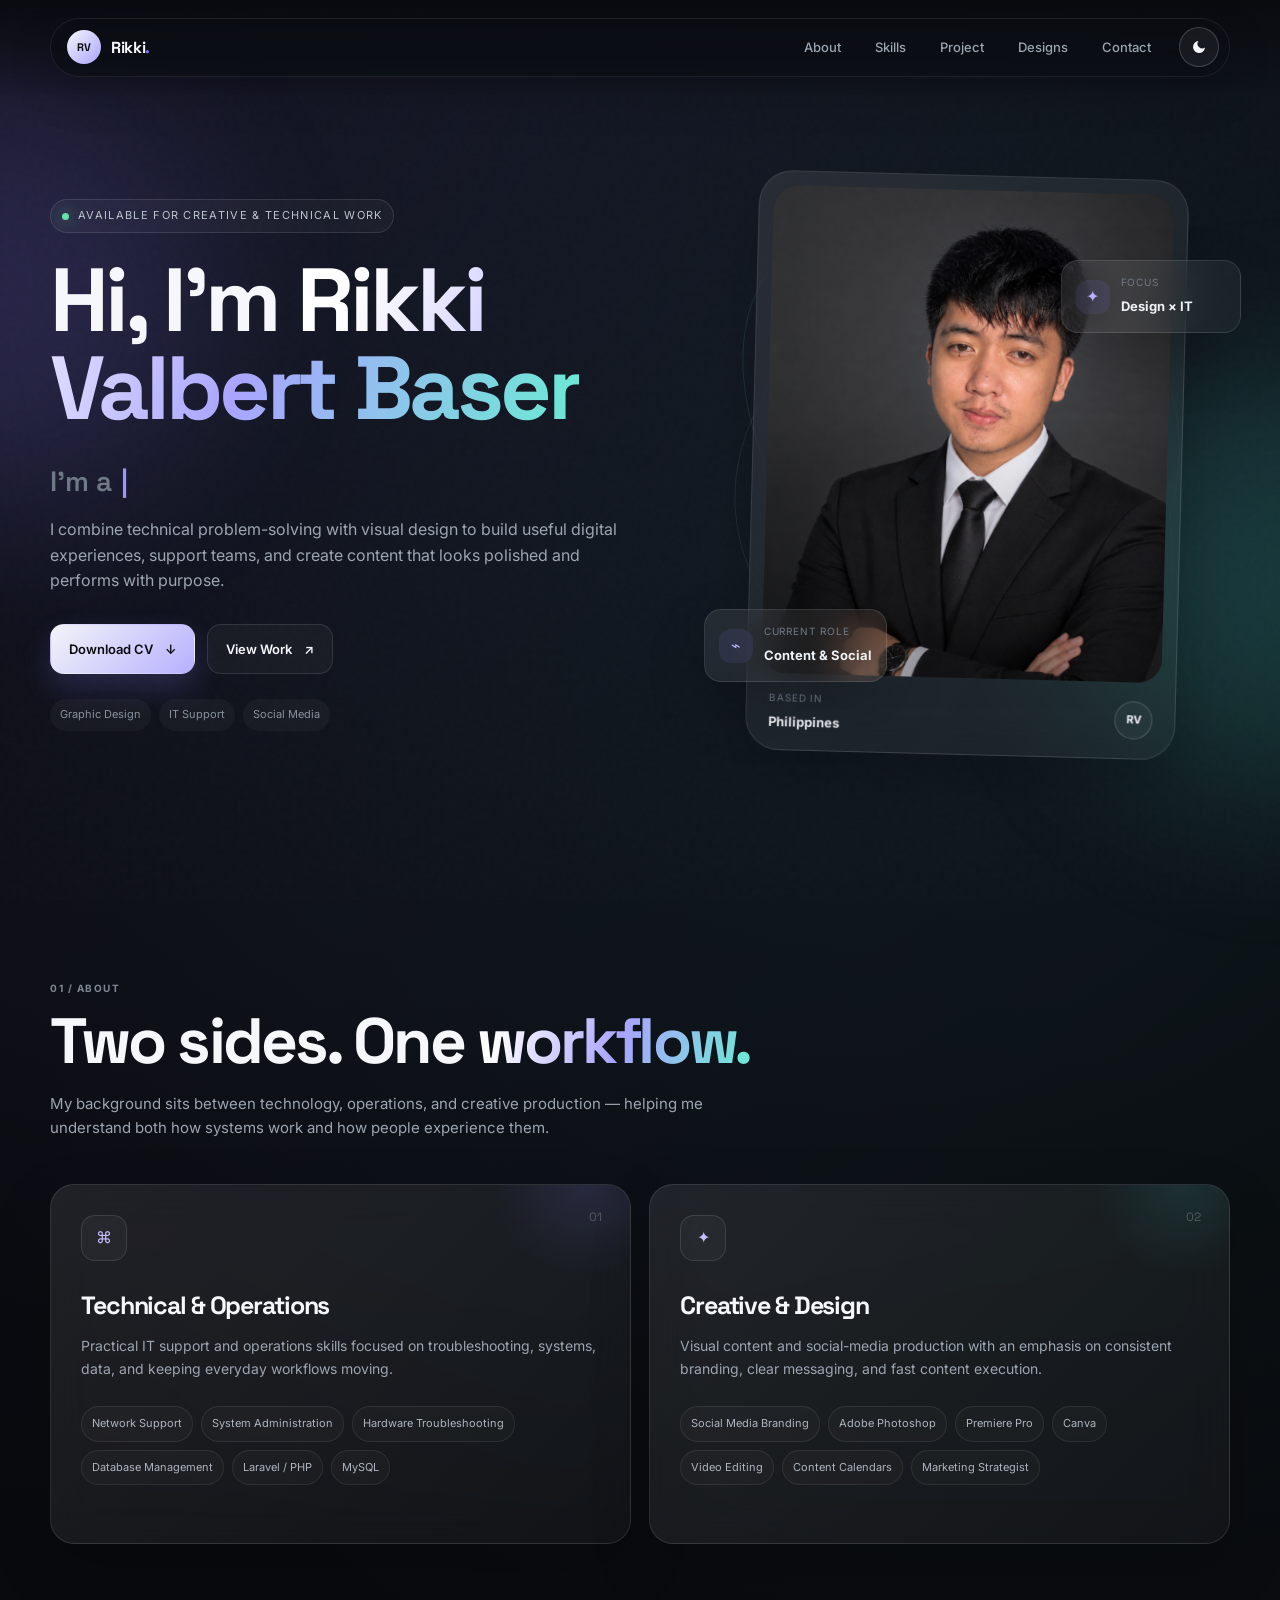
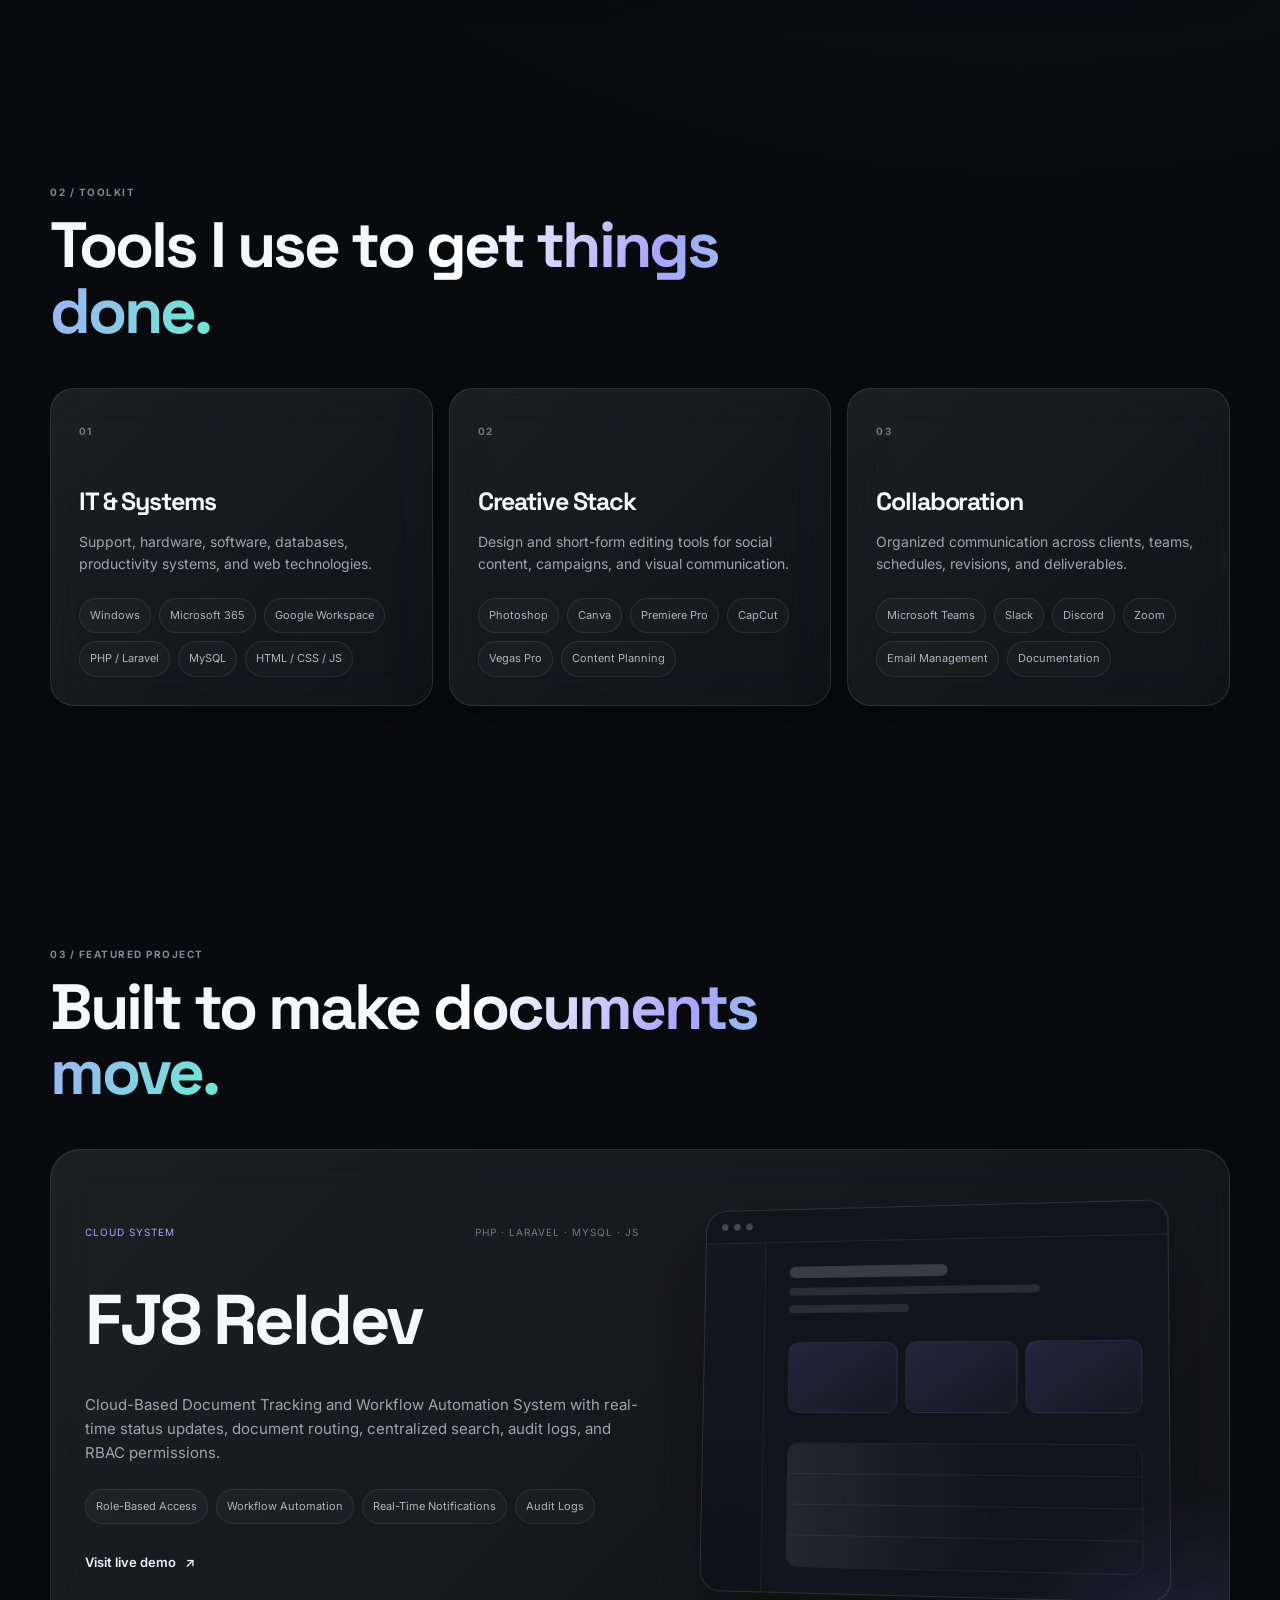
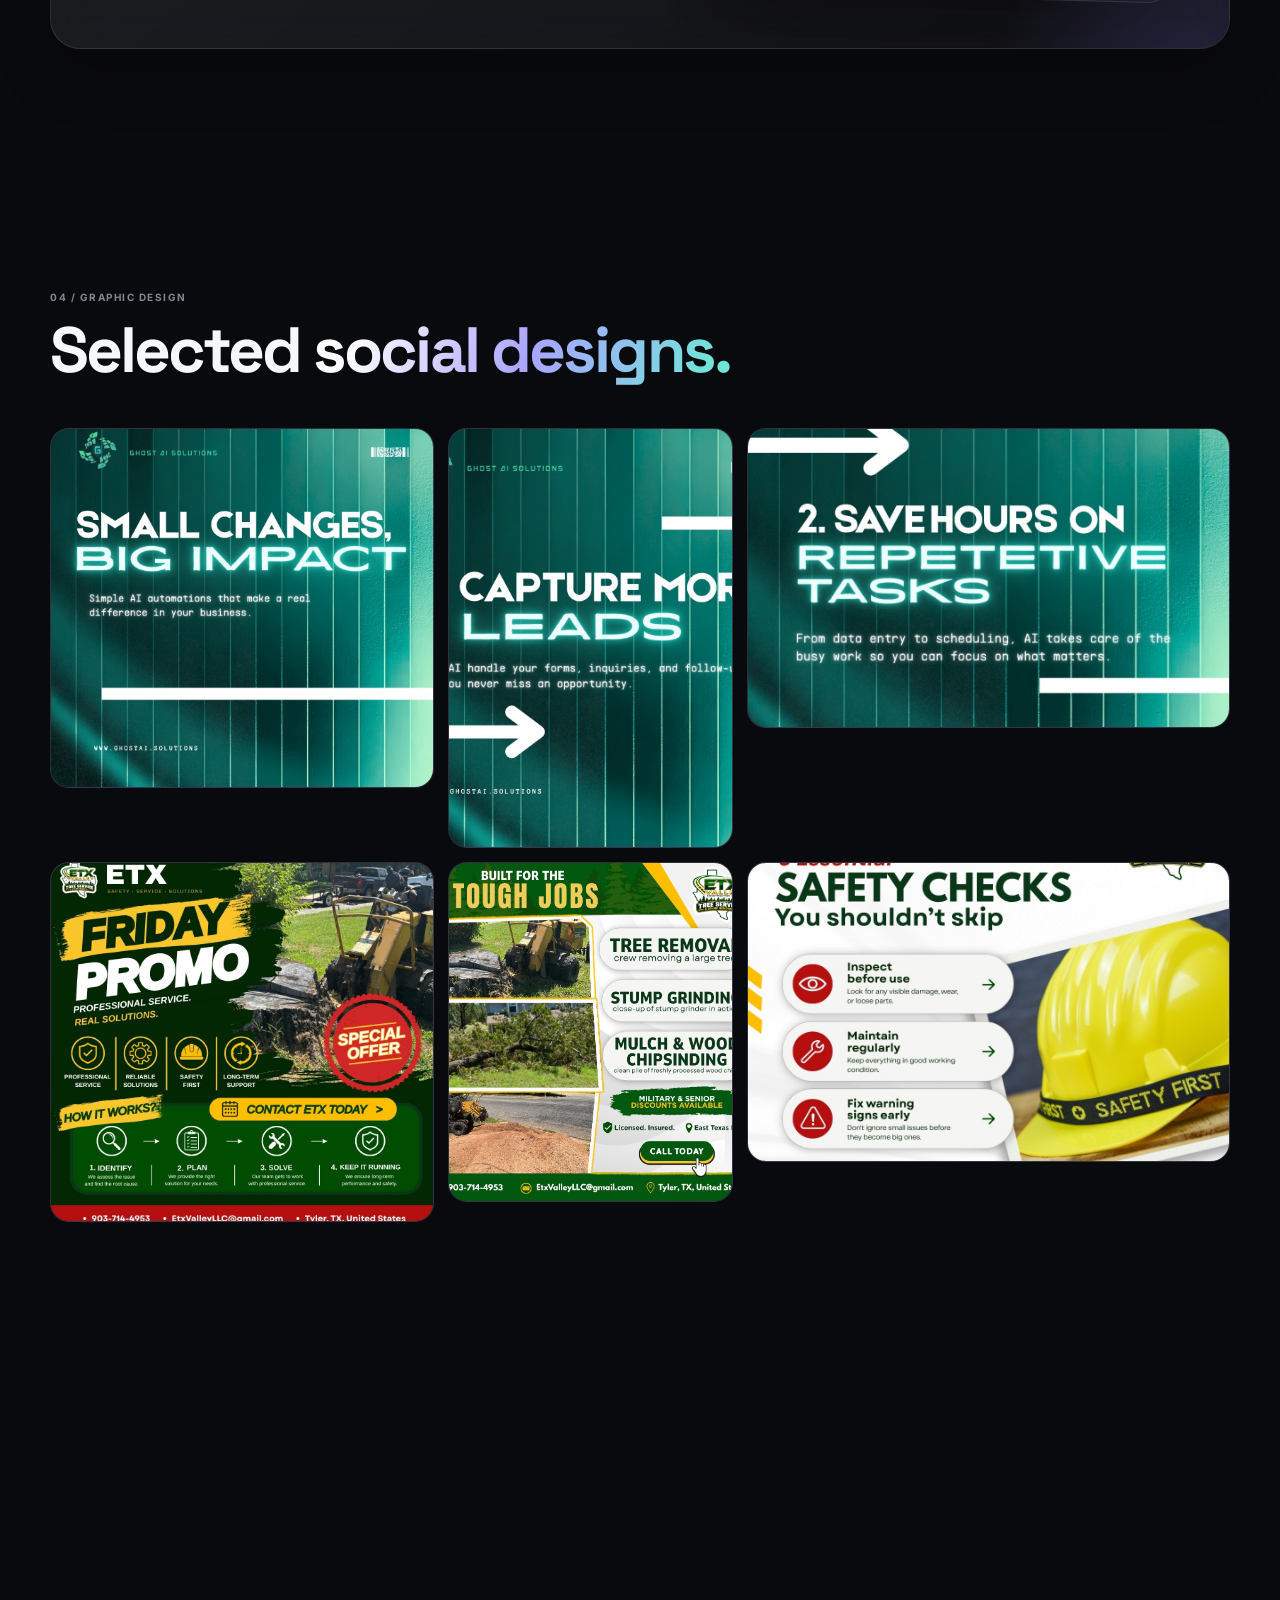
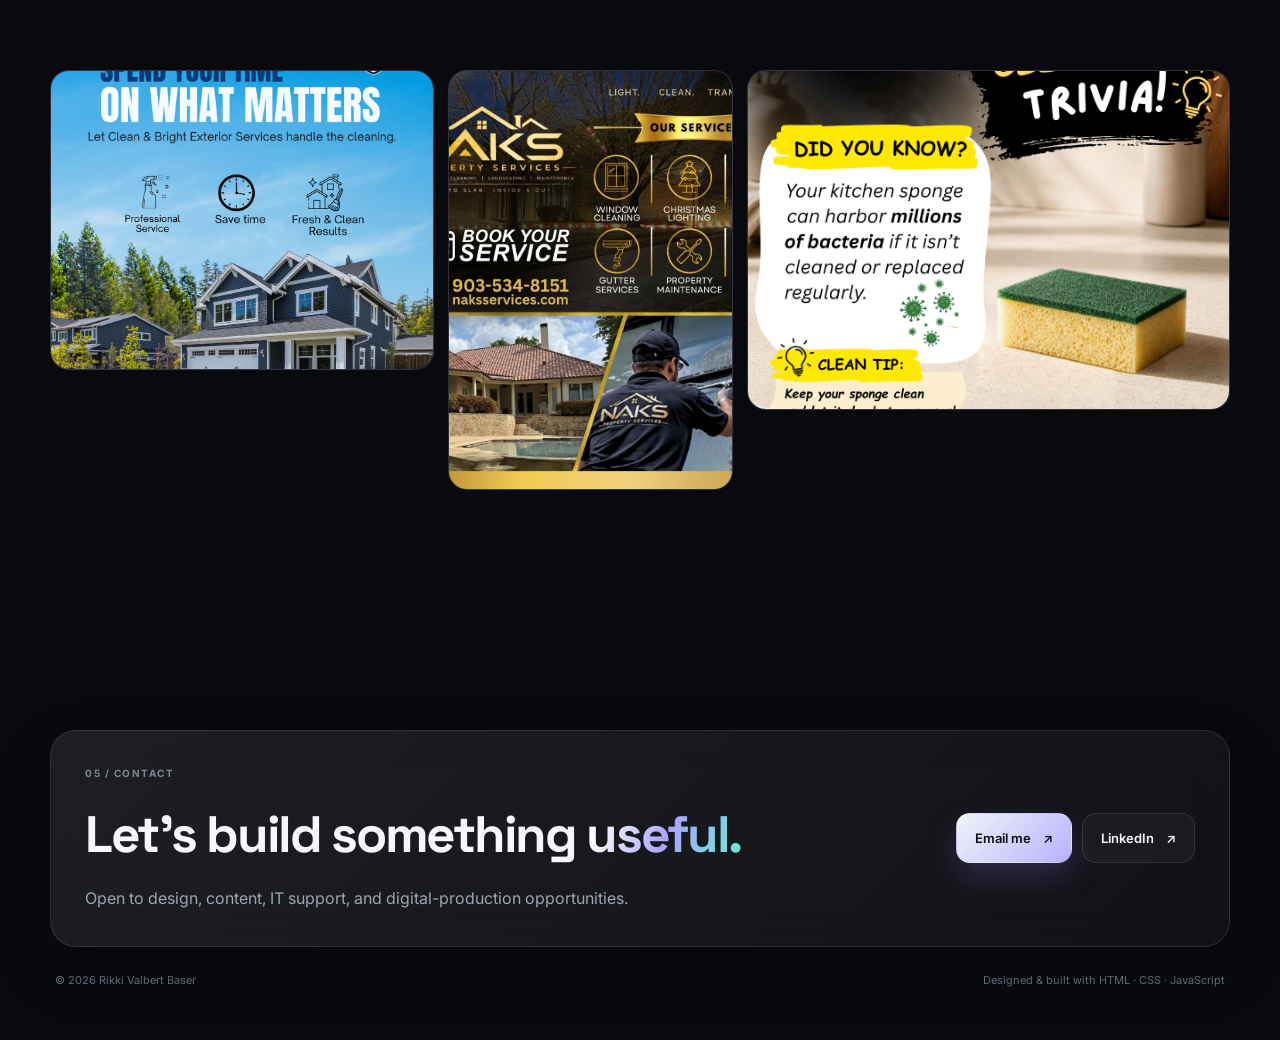
==== commit 8ba4674f: "Fix image paths to use lowercase directory names" ====
--- a/index.html
+++ b/index.html
@@ -85,7 +85,7 @@
           </p>
 
           <div class="hero-actions">
-            <a href="Files/RikkiValbert-RESUME.pdf" download class="btn btn-primary">
+            <a href="files/RikkiValbert-RESUME.pdf" download class="btn btn-primary">
               Download CV
               <span aria-hidden="true">↓</span>
             </a>
@@ -109,7 +109,7 @@
           <div class="profile-glow"></div>
           <div class="profile-card glass">
             <div class="profile-image-wrap">
-              <img src="Images/profile.jpg" alt="Rikki Valbert Baser" class="profile-image">
+              <img src="images/profile.jpg" alt="Rikki Valbert Baser" class="profile-image">
             </div>
             <div class="profile-caption">
               <div>
@@ -315,18 +315,18 @@
         </div>
 
         <div class="gallery-grid">
-          <img src="Images/jpegs/jpeg1.jpg" alt="Social Media Design 1" class="gallery-item reveal">
-          <img src="Images/jpegs/jpeg2.jpg" alt="Social Media Design 2" class="gallery-item reveal reveal-delay">
-          <img src="Images/jpegs/jpeg3.jpg" alt="Social Media Design 3" class="gallery-item reveal reveal-delay-2">
-          <img src="Images/jpegs/jpeg4.jpg" alt="Social Media Design 4" class="gallery-item reveal">
-          <img src="Images/jpegs/jpeg5.jpg" alt="Social Media Design 5" class="gallery-item reveal reveal-delay">
-          <img src="Images/jpegs/jpeg6.jpg" alt="Social Media Design 6" class="gallery-item reveal reveal-delay-2">
-          <img src="Images/jpegs/jpeg7.jpg" alt="Social Media Design 7" class="gallery-item reveal">
-          <img src="Images/jpegs/jpeg8.jpg" alt="Social Media Design 8" class="gallery-item reveal reveal-delay">
-          <img src="Images/jpegs/jpeg9.jpg" alt="Social Media Design 9" class="gallery-item reveal reveal-delay-2">
-          <img src="Images/jpegs/jpeg10.jpg" alt="Social Media Design 10" class="gallery-item reveal">
-          <img src="Images/jpegs/jpeg11.jpg" alt="Social Media Design 11" class="gallery-item reveal reveal-delay">
-          <img src="Images/jpegs/jpeg12.jpg" alt="Social Media Design 12" class="gallery-item reveal reveal-delay-2">
+          <img src="images/jpegs/jpeg1.jpg" alt="Social Media Design 1" class="gallery-item reveal">
+          <img src="images/jpegs/jpeg2.jpg" alt="Social Media Design 2" class="gallery-item reveal reveal-delay">
+          <img src="images/jpegs/jpeg3.jpg" alt="Social Media Design 3" class="gallery-item reveal reveal-delay-2">
+          <img src="images/jpegs/jpeg4.jpg" alt="Social Media Design 4" class="gallery-item reveal">
+          <img src="images/jpegs/jpeg5.jpg" alt="Social Media Design 5" class="gallery-item reveal reveal-delay">
+          <img src="images/jpegs/jpeg6.jpg" alt="Social Media Design 6" class="gallery-item reveal reveal-delay-2">
+          <img src="images/jpegs/jpeg7.jpg" alt="Social Media Design 7" class="gallery-item reveal">
+          <img src="images/jpegs/jpeg8.jpg" alt="Social Media Design 8" class="gallery-item reveal reveal-delay">
+          <img src="images/jpegs/jpeg9.jpg" alt="Social Media Design 9" class="gallery-item reveal reveal-delay-2">
+          <img src="images/jpegs/jpeg10.jpg" alt="Social Media Design 10" class="gallery-item reveal">
+          <img src="images/jpegs/jpeg11.jpg" alt="Social Media Design 11" class="gallery-item reveal reveal-delay">
+          <img src="images/jpegs/jpeg12.jpg" alt="Social Media Design 12" class="gallery-item reveal reveal-delay-2">
         </div>
       </div>
     </section>
@@ -364,7 +364,7 @@
 
   <meta property="og:title" content="Rikki Valbert Baser — Portfolio">
   <meta property="og:description" content="Graphic Designer, IT Support Specialist, and Content & Social Media Manager.">
-  <meta property="og:image" content="Images/profile.jpg">
+  <meta property="og:image" content="images/profile.jpg">
   <meta property="og:type" content="website">
 
   <div class="lightbox" id="lightbox" aria-hidden="true">
@@ -377,4 +377,4 @@
 
   <script src="script.js"></script>
 </body>
-</html>+</html>
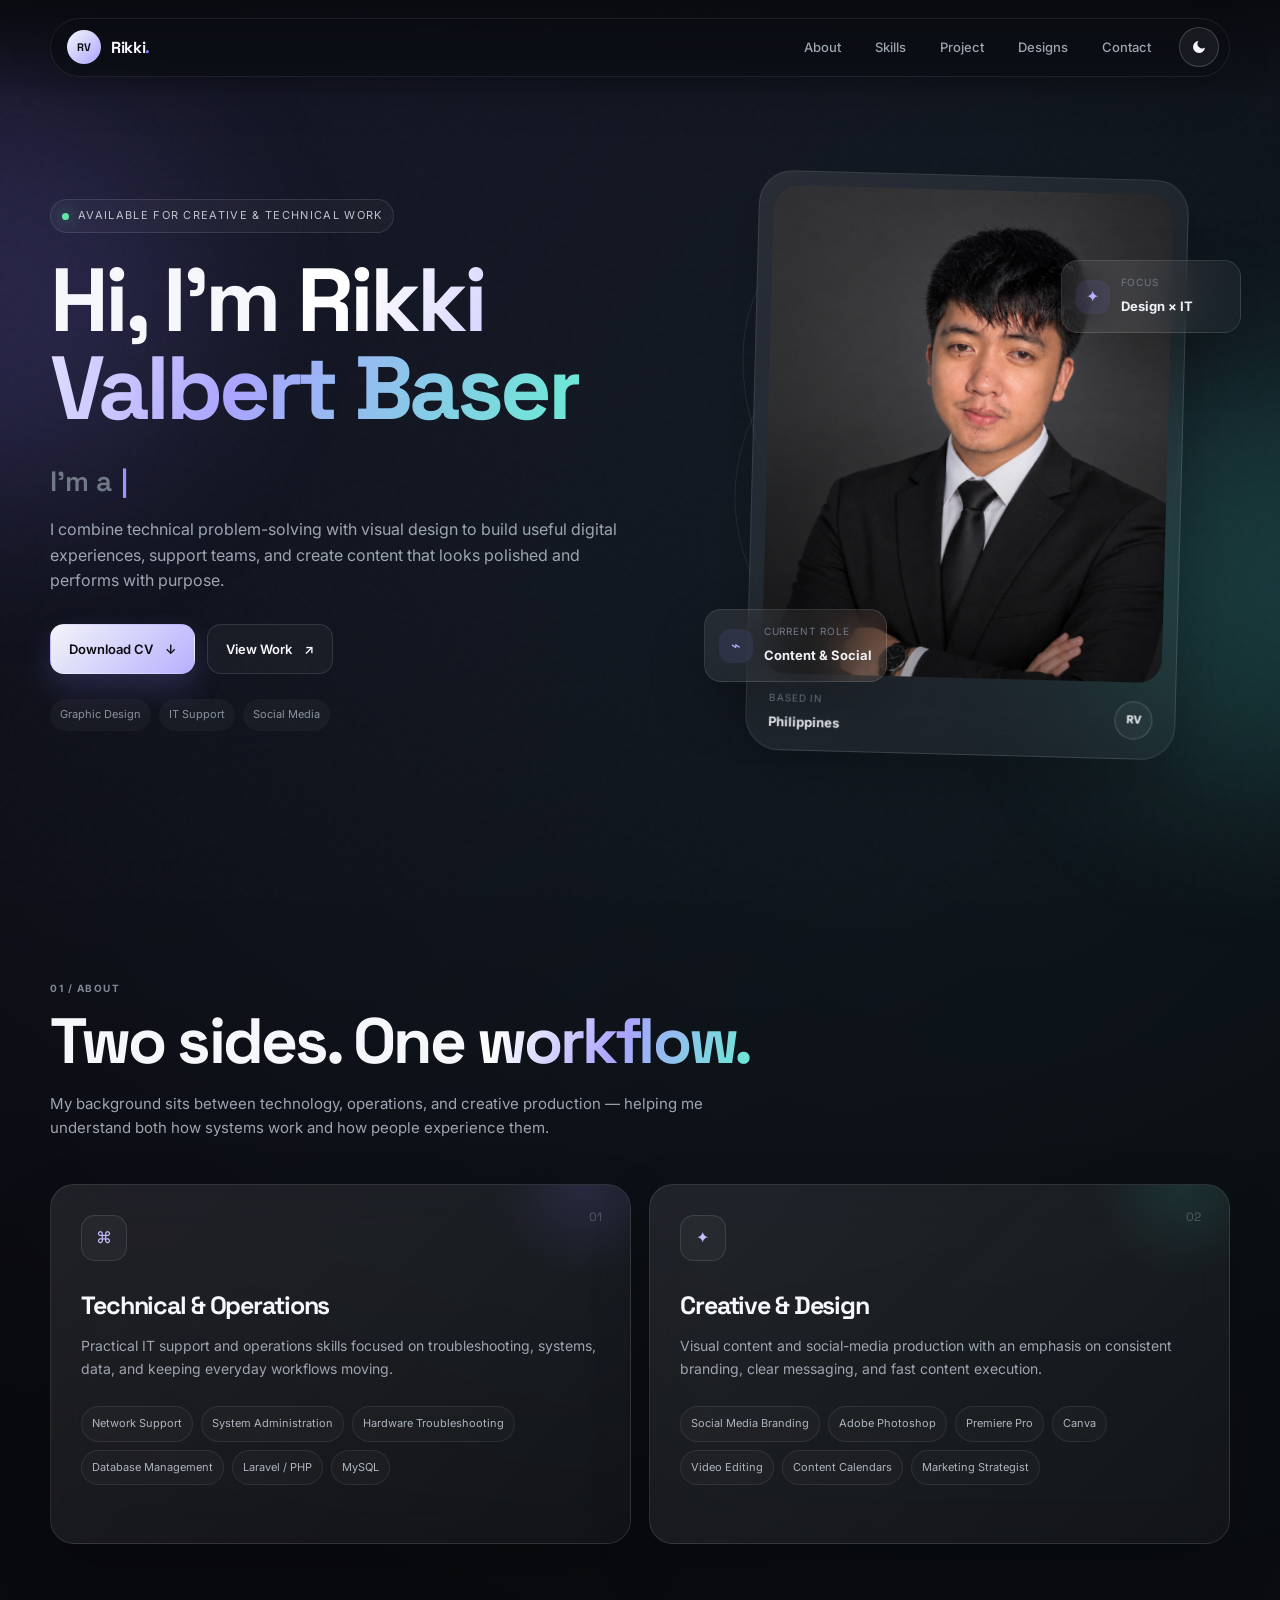
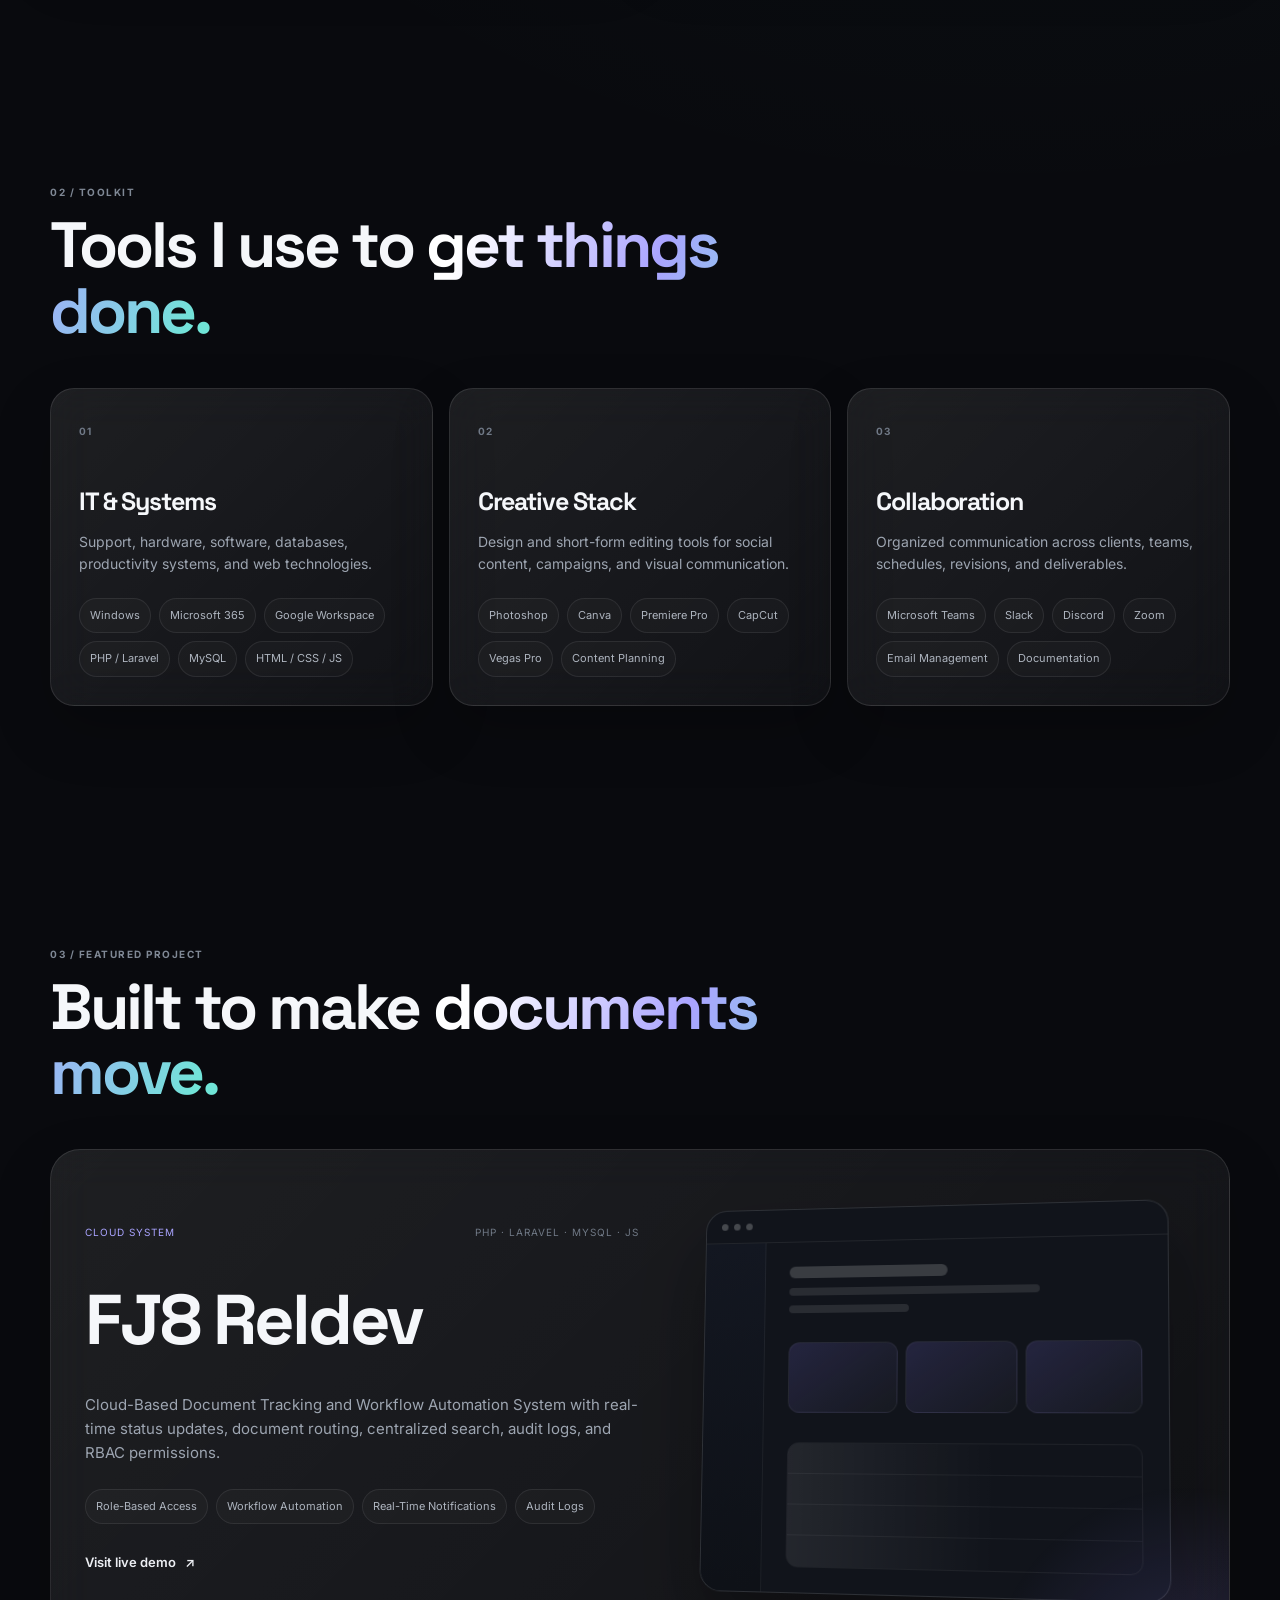
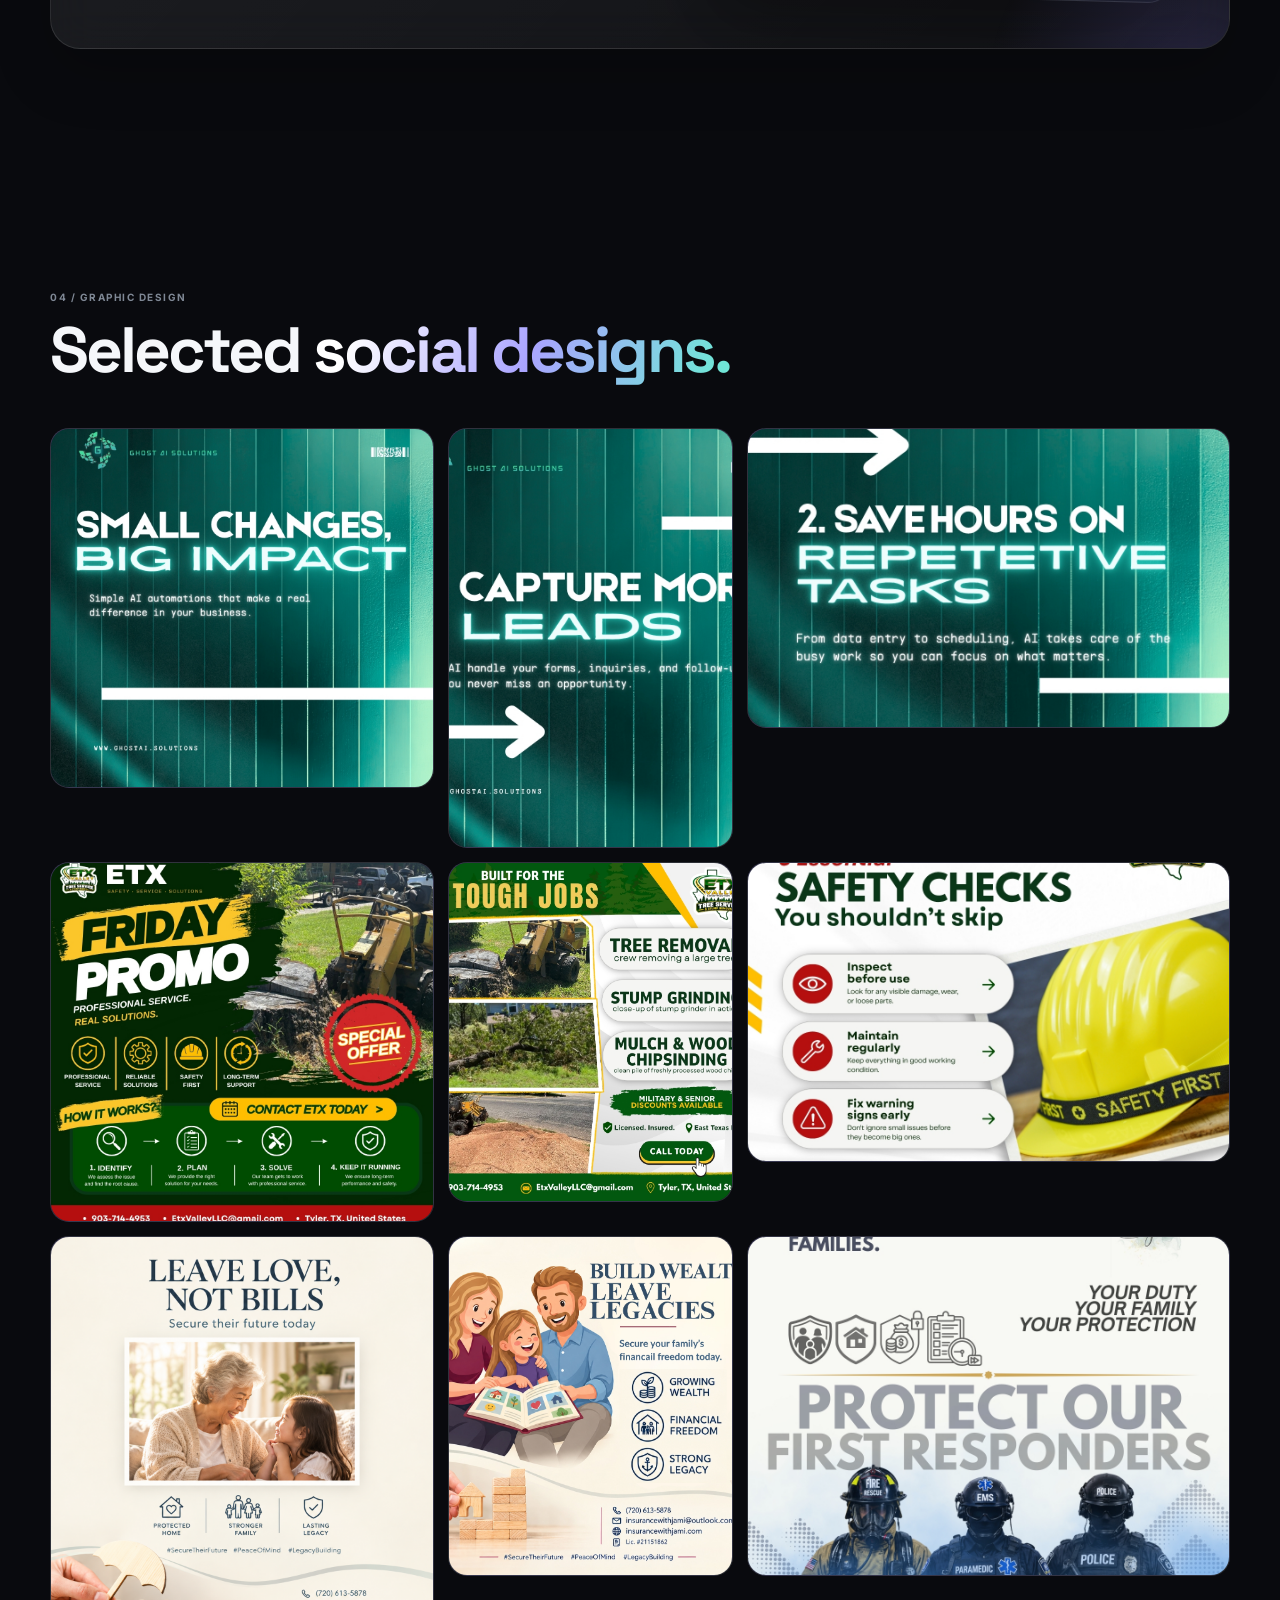
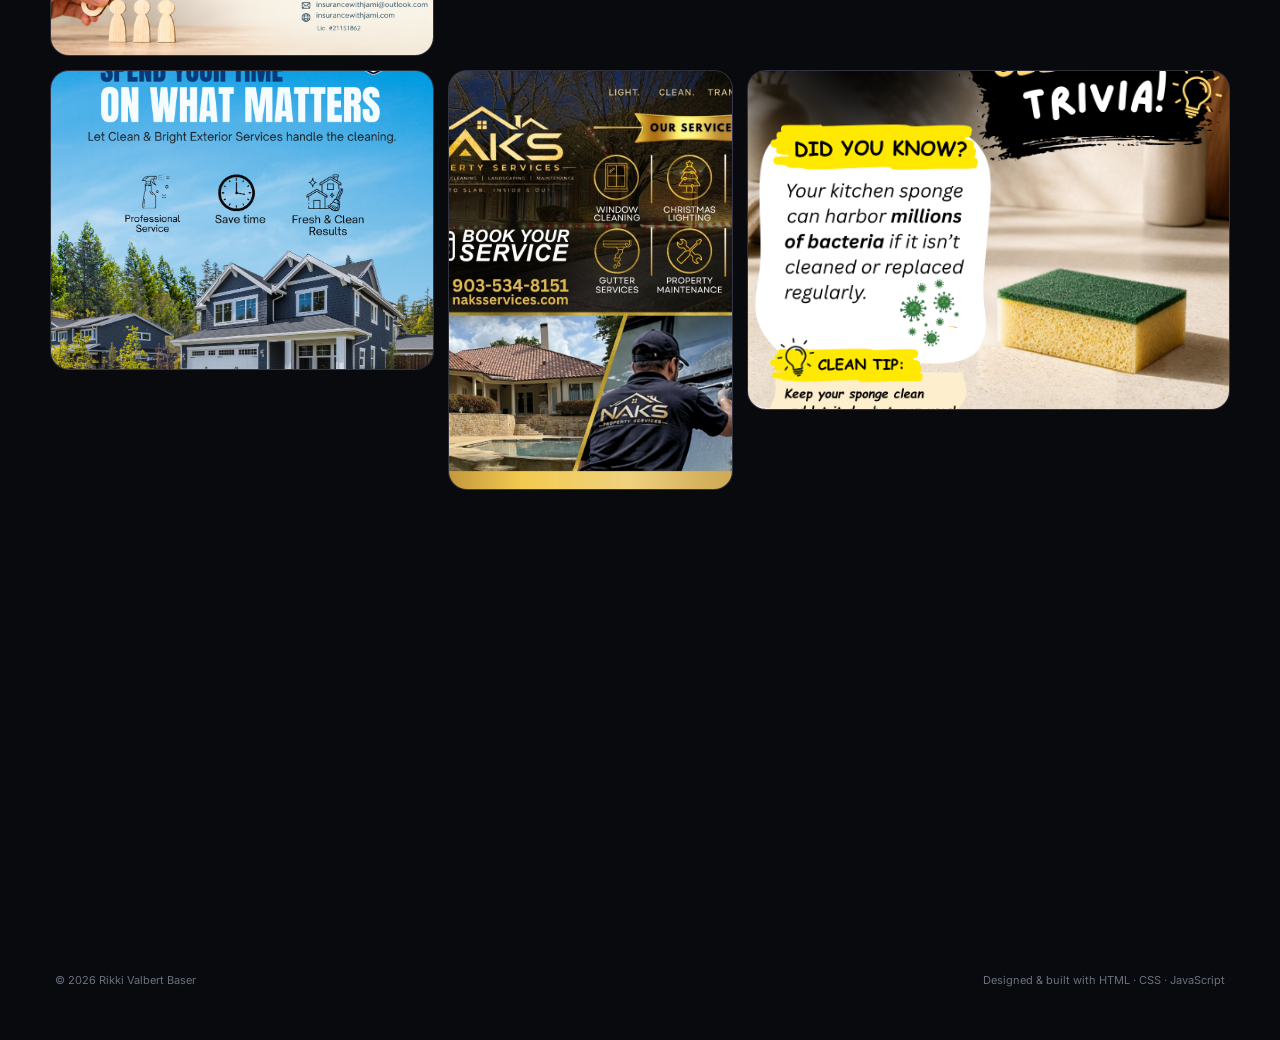
==== commit 37b8e461: "Add futuristic animated portfolio intro" ====
--- a/index.html
+++ b/index.html
@@ -14,6 +14,34 @@
 </head>
 
 <body>
+
+<!-- Portfolio Intro -->
+<div class="intro-loader" id="introLoader">
+
+  <div class="intro-overlay"></div>
+
+  <div class="intro-content">
+
+    <div class="intro-spinner" aria-hidden="true"></div>
+
+    <div class="intro-roles">
+      <span class="intro-role active">IT Support Specialist</span>
+      <span class="intro-arrow">→</span>
+      <span class="intro-role">Graphic Designer</span>
+      <span class="intro-arrow">→</span>
+      <span class="intro-role">Content & Social Media Manager</span>
+    </div>
+
+    <div class="intro-bottom">
+      <span class="intro-name">Rikki Valbert.....</span>
+      <span class="intro-loading">INITIALIZING PORTFOLIO</span>
+    </div>
+
+  </div>
+
+</div>
+<!-- End Portfolio Intro -->
+
   <div class="ambient ambient-one"></div>
   <div class="ambient ambient-two"></div>
   <div class="noise"></div>
@@ -377,4 +405,4 @@
 
   <script src="script.js"></script>
 </body>
-</html>
+</html>
--- a/style.css
+++ b/style.css
@@ -1497,3 +1497,187 @@
   .theme-toggle { margin-left: 0; }
 }
 @media (prefers-reduced-motion: reduce) { body, .theme-toggle { transition: none; } }
+
+
+/* =====================================
+   FUTURISTIC PORTFOLIO INTRO
+===================================== */
+
+.intro-loader {
+  position: fixed;
+  inset: 0;
+  z-index: 99999;
+  display: flex;
+  justify-content: center;
+  align-items: center;
+  overflow: hidden;
+
+  background-color: #031126;
+  background-image: url("images/intro/intro-cityscape.png");
+  background-size: cover;
+  background-position: center;
+  background-repeat: no-repeat;
+
+  color: #f5f8ff;
+  opacity: 1;
+  visibility: visible;
+
+  transition:
+    opacity 0.8s ease,
+    visibility 0.8s ease;
+}
+
+.intro-loader.is-hidden {
+  opacity: 0;
+  visibility: hidden;
+  pointer-events: none;
+}
+
+.intro-overlay {
+  position: absolute;
+  inset: 0;
+  background:
+    linear-gradient(
+      180deg,
+      rgba(2, 12, 30, 0.16) 0%,
+      rgba(2, 12, 30, 0.04) 45%,
+      rgba(2, 12, 30, 0.28) 100%
+    );
+}
+
+.intro-content {
+  position: relative;
+  z-index: 2;
+  width: 100%;
+  min-height: 100%;
+  display: flex;
+  flex-direction: column;
+  justify-content: center;
+  align-items: center;
+  padding: 24px;
+  text-align: center;
+}
+
+.intro-spinner {
+  width: 48px;
+  height: 48px;
+  border: 3px solid rgba(220, 235, 255, 0.22);
+  border-top-color: #ffffff;
+  border-right-color: #ffffff;
+  border-radius: 50%;
+  animation: introSpin 1s linear infinite;
+  filter: drop-shadow(0 0 9px rgba(160, 205, 255, 0.7));
+  margin-bottom: 35px;
+}
+
+.intro-roles {
+  display: flex;
+  align-items: center;
+  justify-content: center;
+  flex-wrap: wrap;
+  gap: clamp(10px, 2vw, 28px);
+  max-width: 1200px;
+  width: 100%;
+}
+
+.intro-role {
+  color: rgba(240, 246, 255, 0.5);
+  font-size: clamp(12px, 1.35vw, 19px);
+  font-weight: 400;
+  letter-spacing: 0.015em;
+  transition:
+    color 0.35s ease,
+    text-shadow 0.35s ease;
+}
+
+.intro-role.active {
+  color: #ffffff;
+  text-shadow: 0 0 15px rgba(200, 225, 255, 0.55);
+}
+
+.intro-arrow {
+  color: rgba(225, 238, 255, 0.75);
+  font-size: clamp(15px, 1.6vw, 22px);
+}
+
+.intro-bottom {
+  position: absolute;
+  bottom: 7%;
+  left: 0;
+  right: 0;
+  display: flex;
+  flex-direction: column;
+  align-items: center;
+  gap: 13px;
+}
+
+.intro-name {
+  color: #f4f7ff;
+  font-size: clamp(18px, 2vw, 25px);
+  font-weight: 400;
+  letter-spacing: 0.22em;
+  text-shadow: 0 0 12px rgba(190, 220, 255, 0.35);
+}
+
+.intro-loading {
+  color: rgba(200, 218, 244, 0.65);
+  font-size: 9px;
+  letter-spacing: 0.25em;
+}
+
+@keyframes introSpin {
+  to {
+    transform: rotate(360deg);
+  }
+}
+
+@media (max-width: 600px) {
+  .intro-loader {
+    background-position: center;
+  }
+
+  .intro-content {
+    padding: 20px;
+  }
+
+  .intro-spinner {
+    width: 40px;
+    height: 40px;
+    margin-bottom: 28px;
+  }
+
+  .intro-roles {
+    flex-direction: column;
+    gap: 13px;
+    max-width: 320px;
+  }
+
+  .intro-arrow {
+    transform: rotate(90deg);
+    font-size: 14px;
+  }
+
+  .intro-role {
+    font-size: 14px;
+    line-height: 1.5;
+  }
+
+  .intro-bottom {
+    bottom: 6%;
+  }
+
+  .intro-name {
+    font-size: 16px;
+    letter-spacing: 0.14em;
+  }
+}
+
+@media (prefers-reduced-motion: reduce) {
+  .intro-spinner {
+    animation: none;
+  }
+
+  .intro-loader {
+    transition-duration: 0.01ms;
+  }
+}
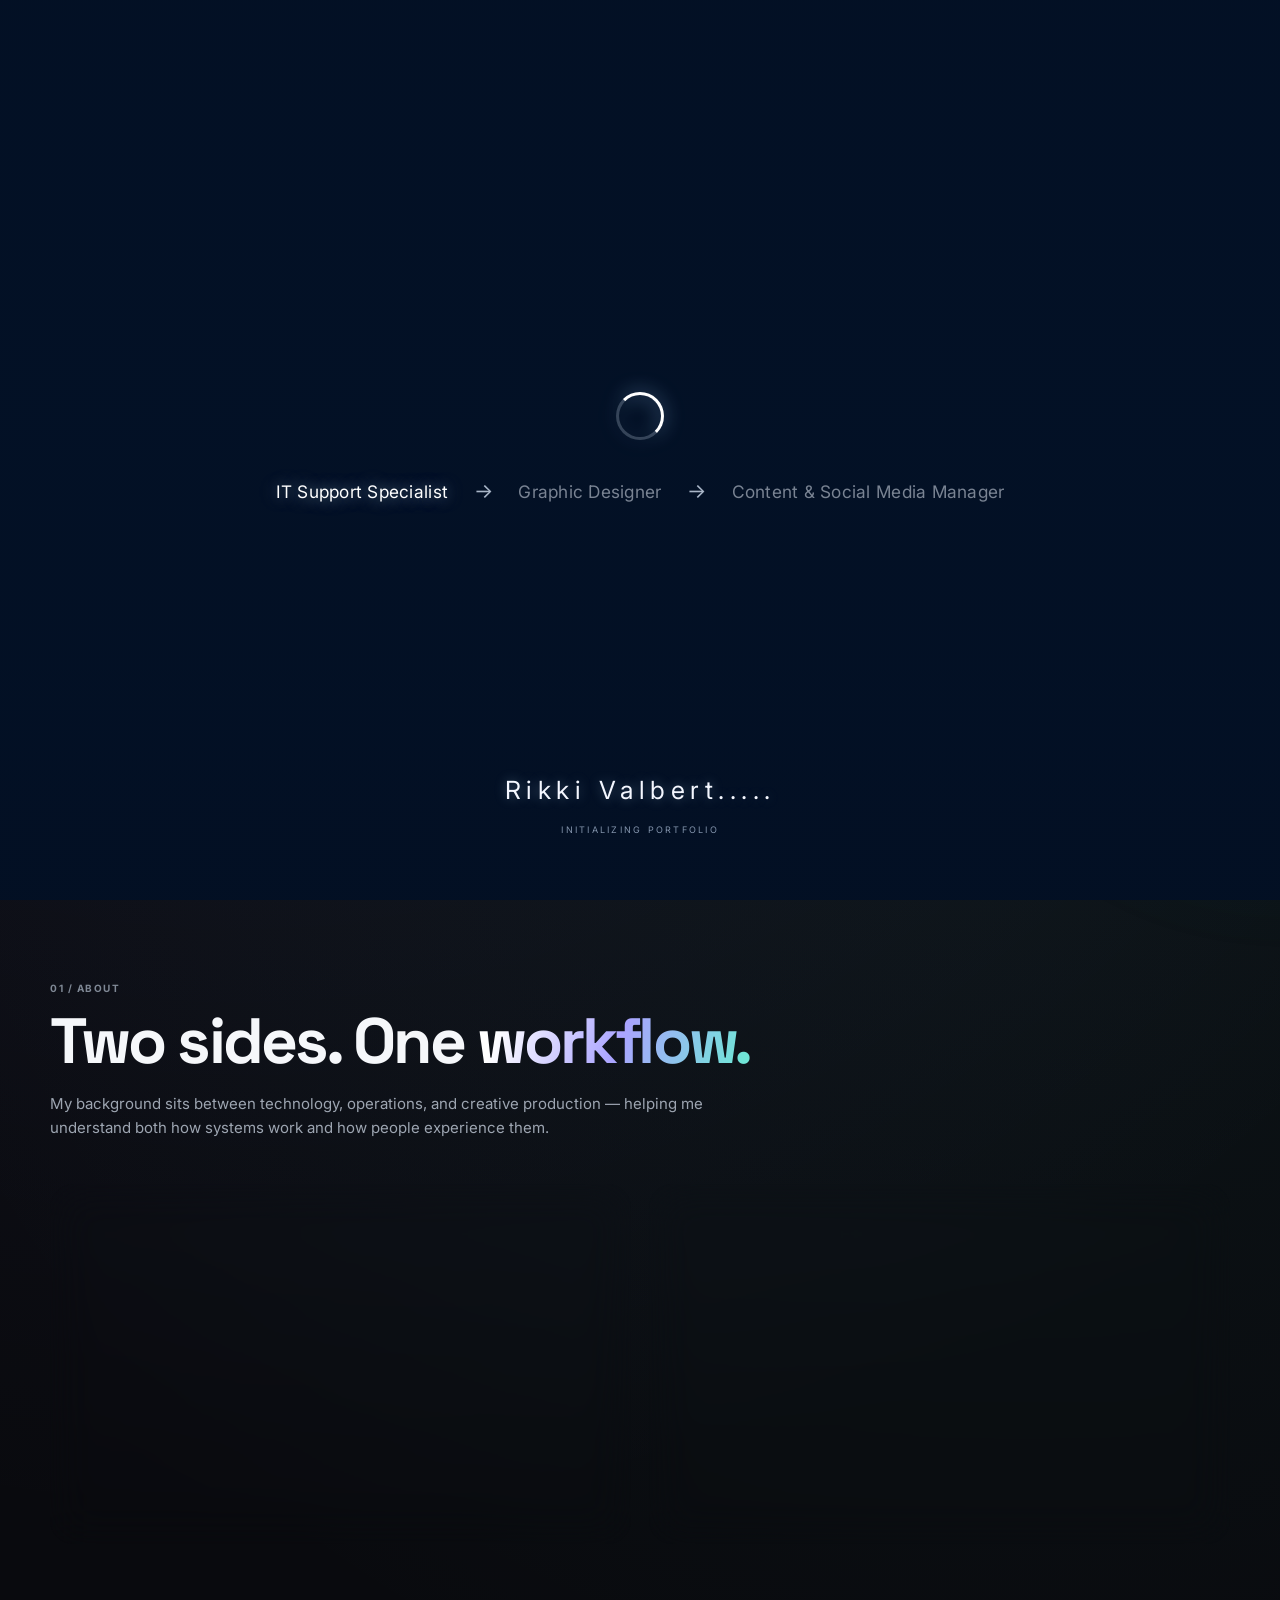
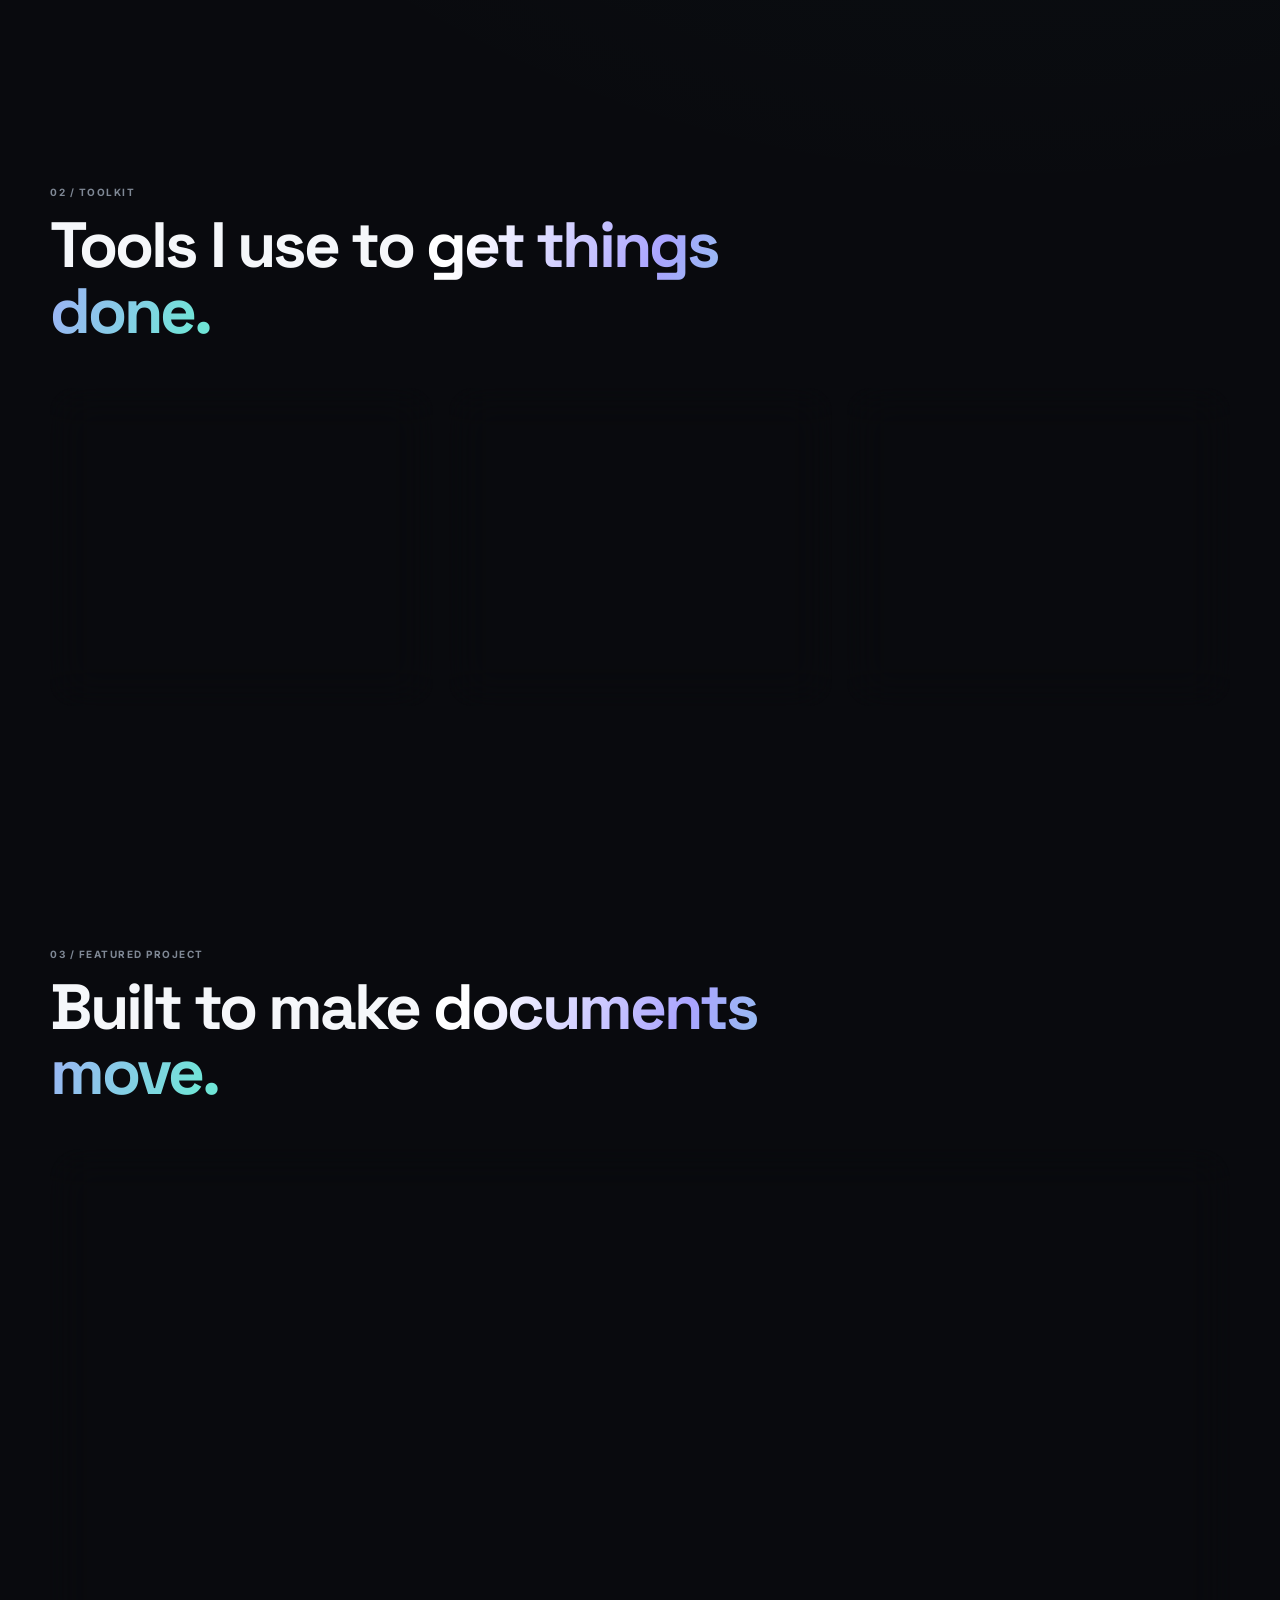
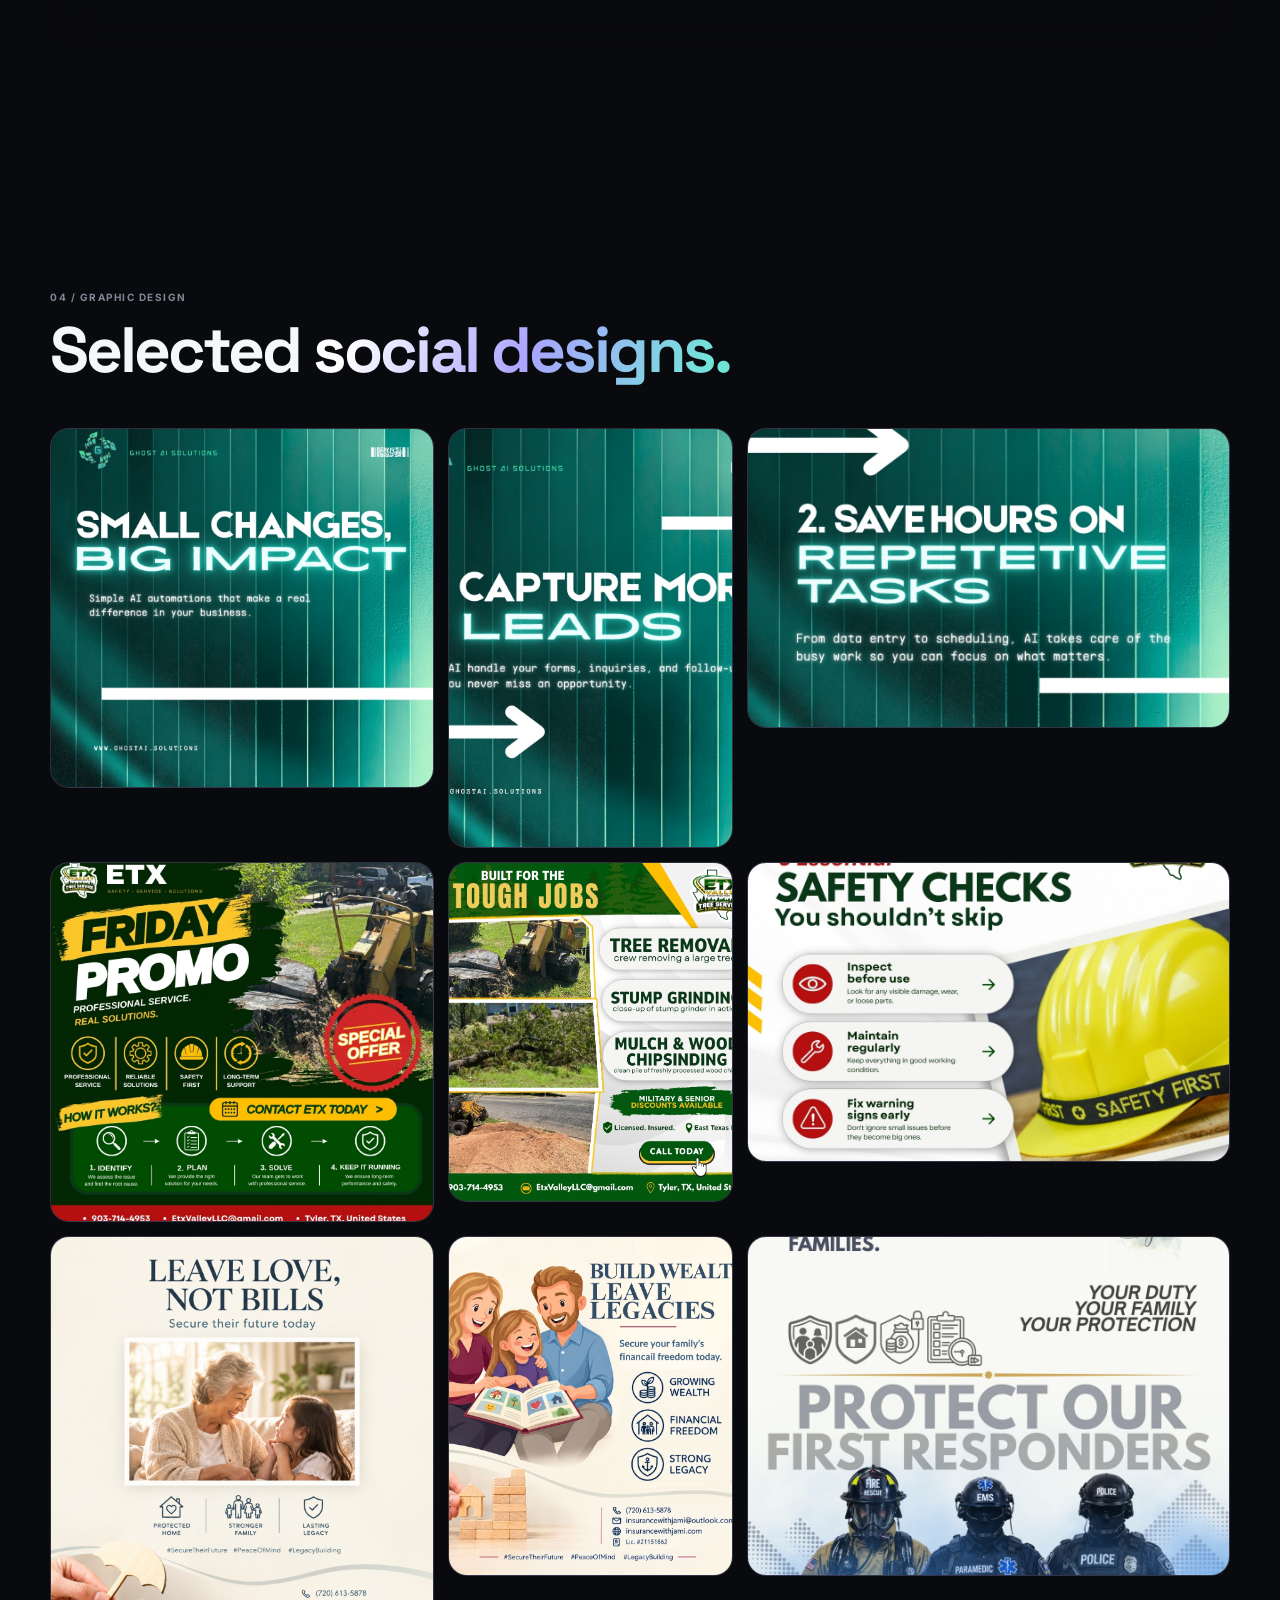
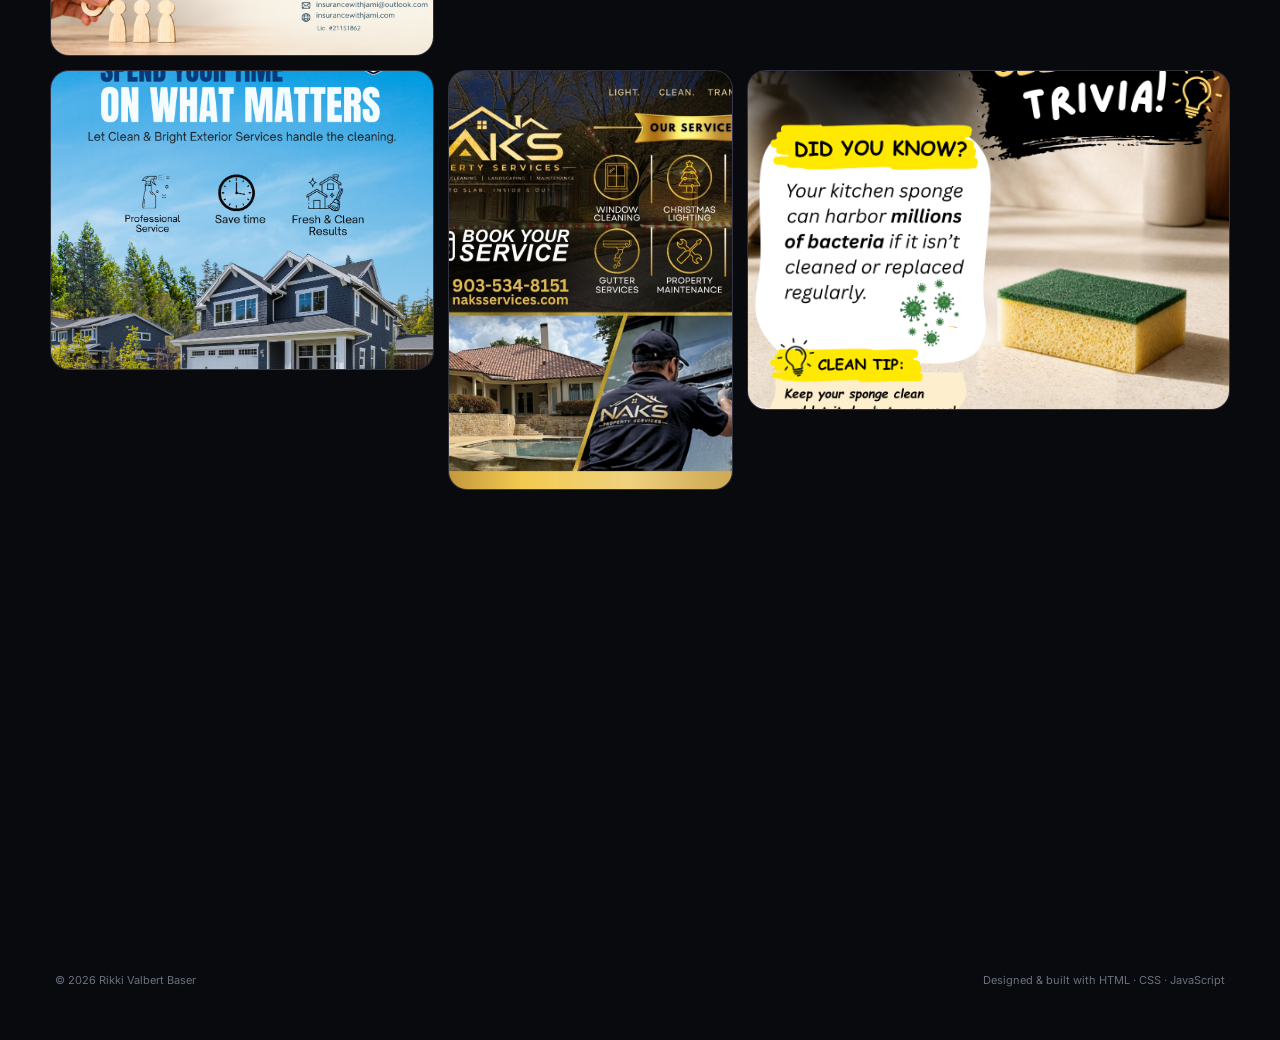
==== commit 730a786b: "Merge pull request #1 from rikkibaservalbert/portfolio-polish Add futuristic animated portfolio intr" ====
--- a/index.html
+++ b/index.html
@@ -405,4 +405,4 @@
 
   <script src="script.js"></script>
 </body>
-</html>+</html>
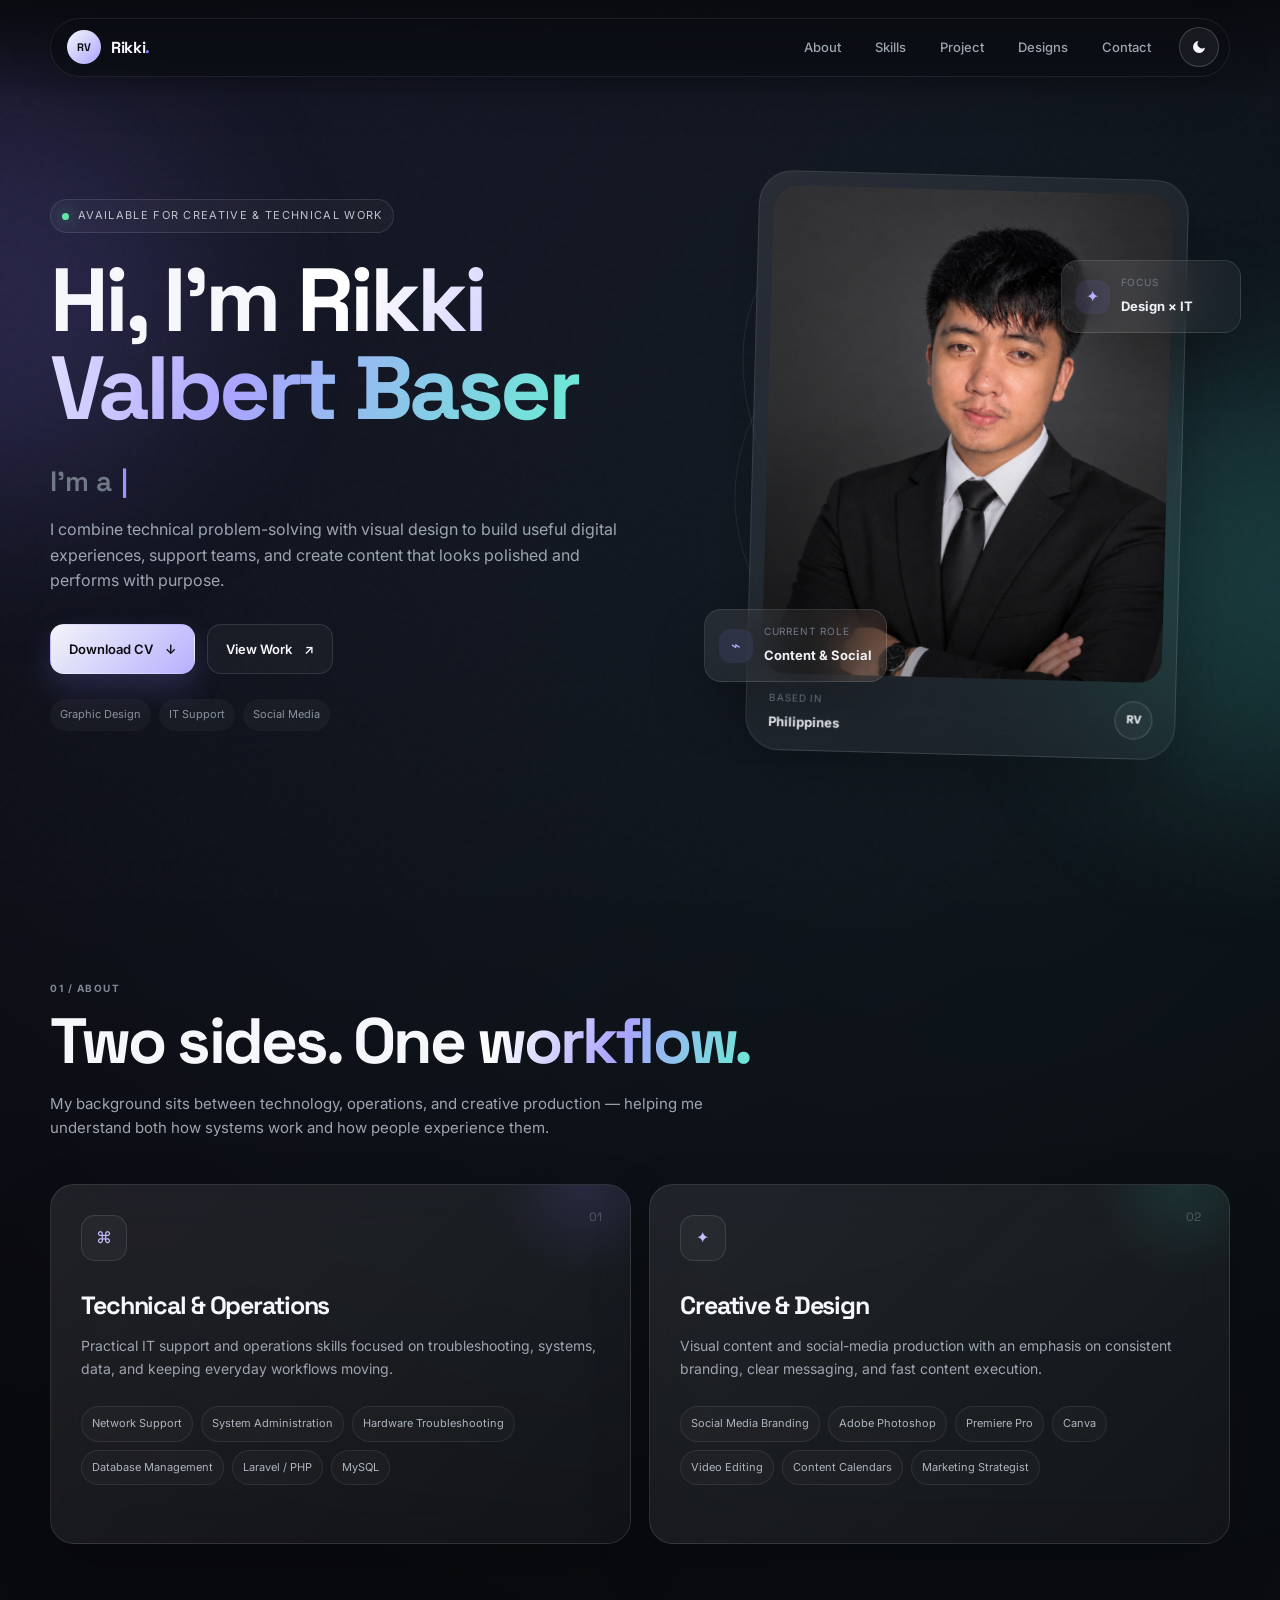
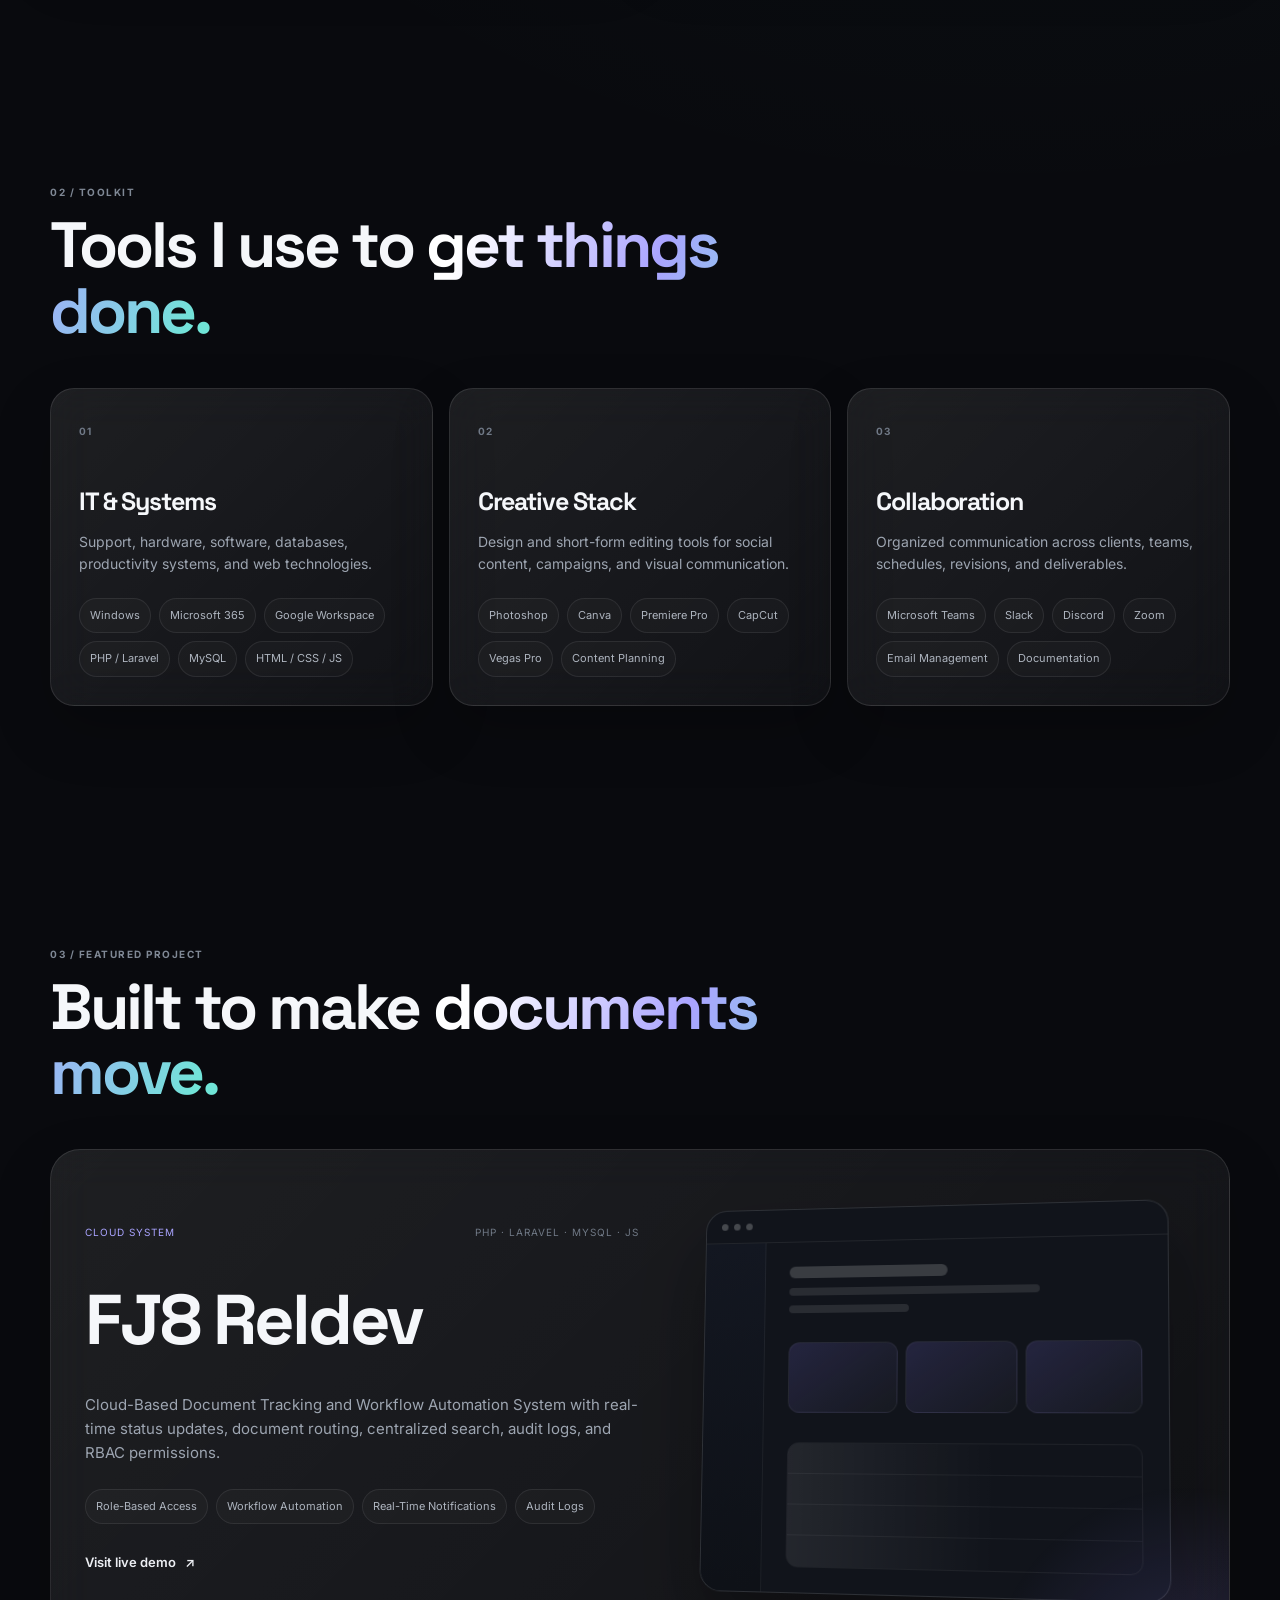
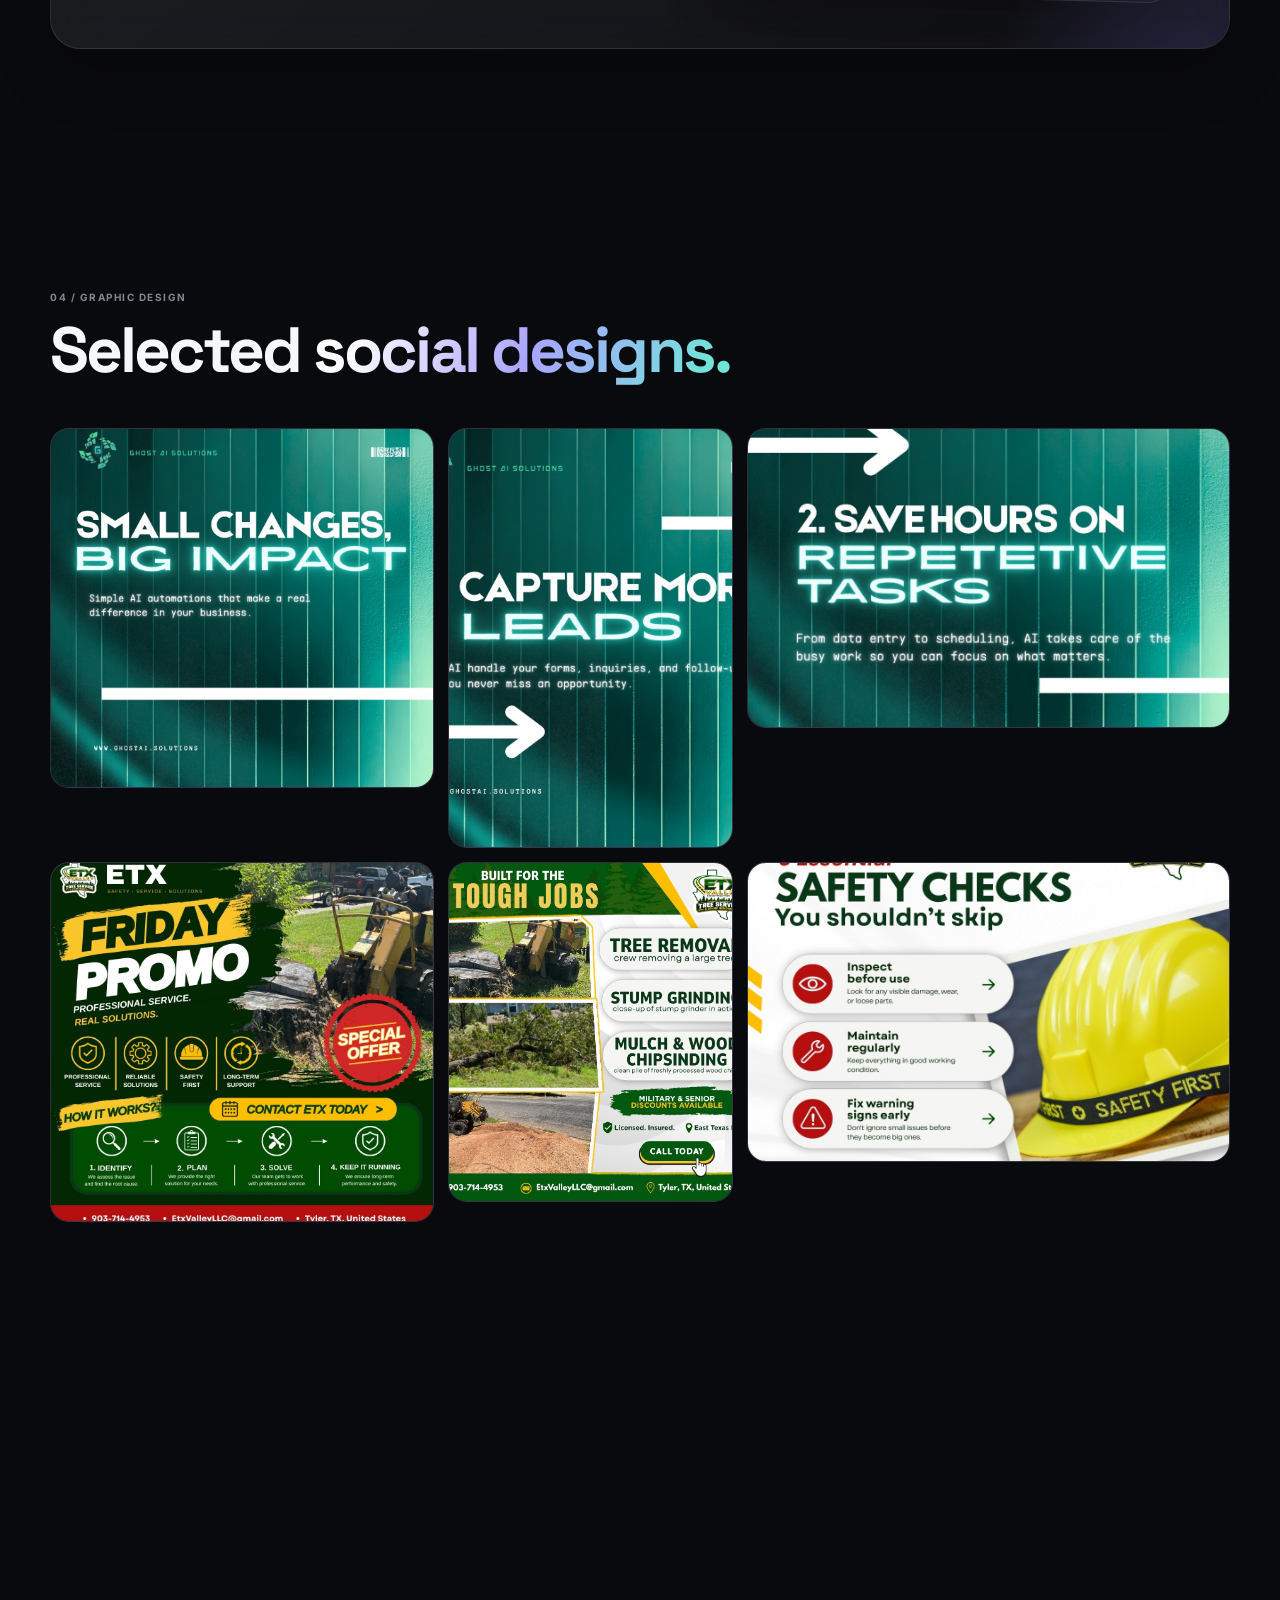
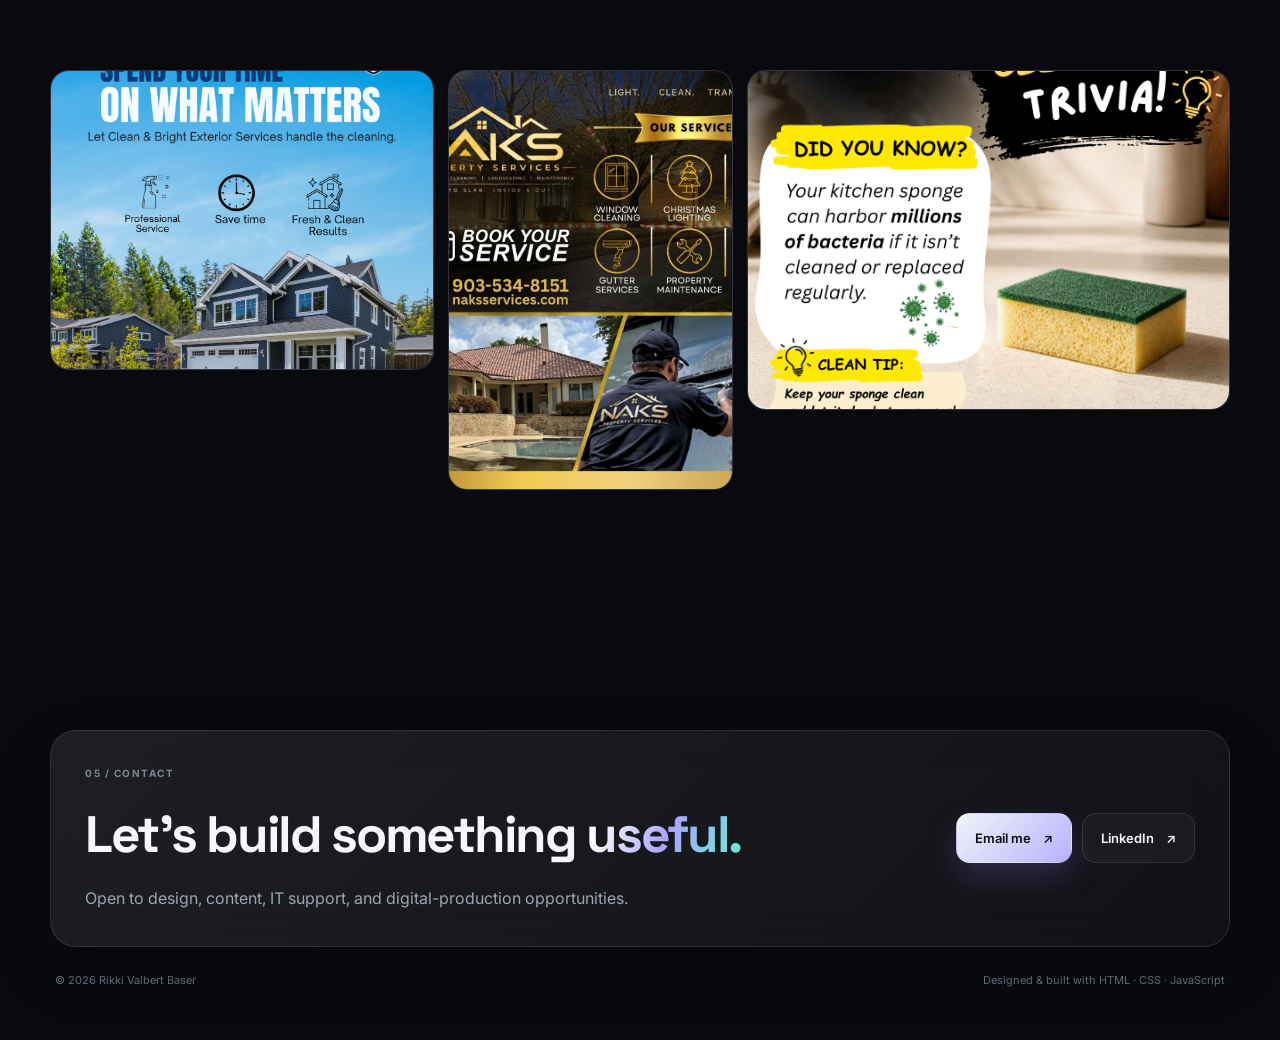
==== commit e1f64ca6: "Update intro loading screen name" ====
--- a/index.html
+++ b/index.html
@@ -33,7 +33,7 @@
     </div>
 
     <div class="intro-bottom">
-      <span class="intro-name">Rikki Valbert.....</span>
+      <span class="intro-name">Rikki Valbert</span>
       <span class="intro-loading">INITIALIZING PORTFOLIO</span>
     </div>
 
@@ -405,4 +405,4 @@
 
   <script src="script.js"></script>
 </body>
-</html>
+</html>
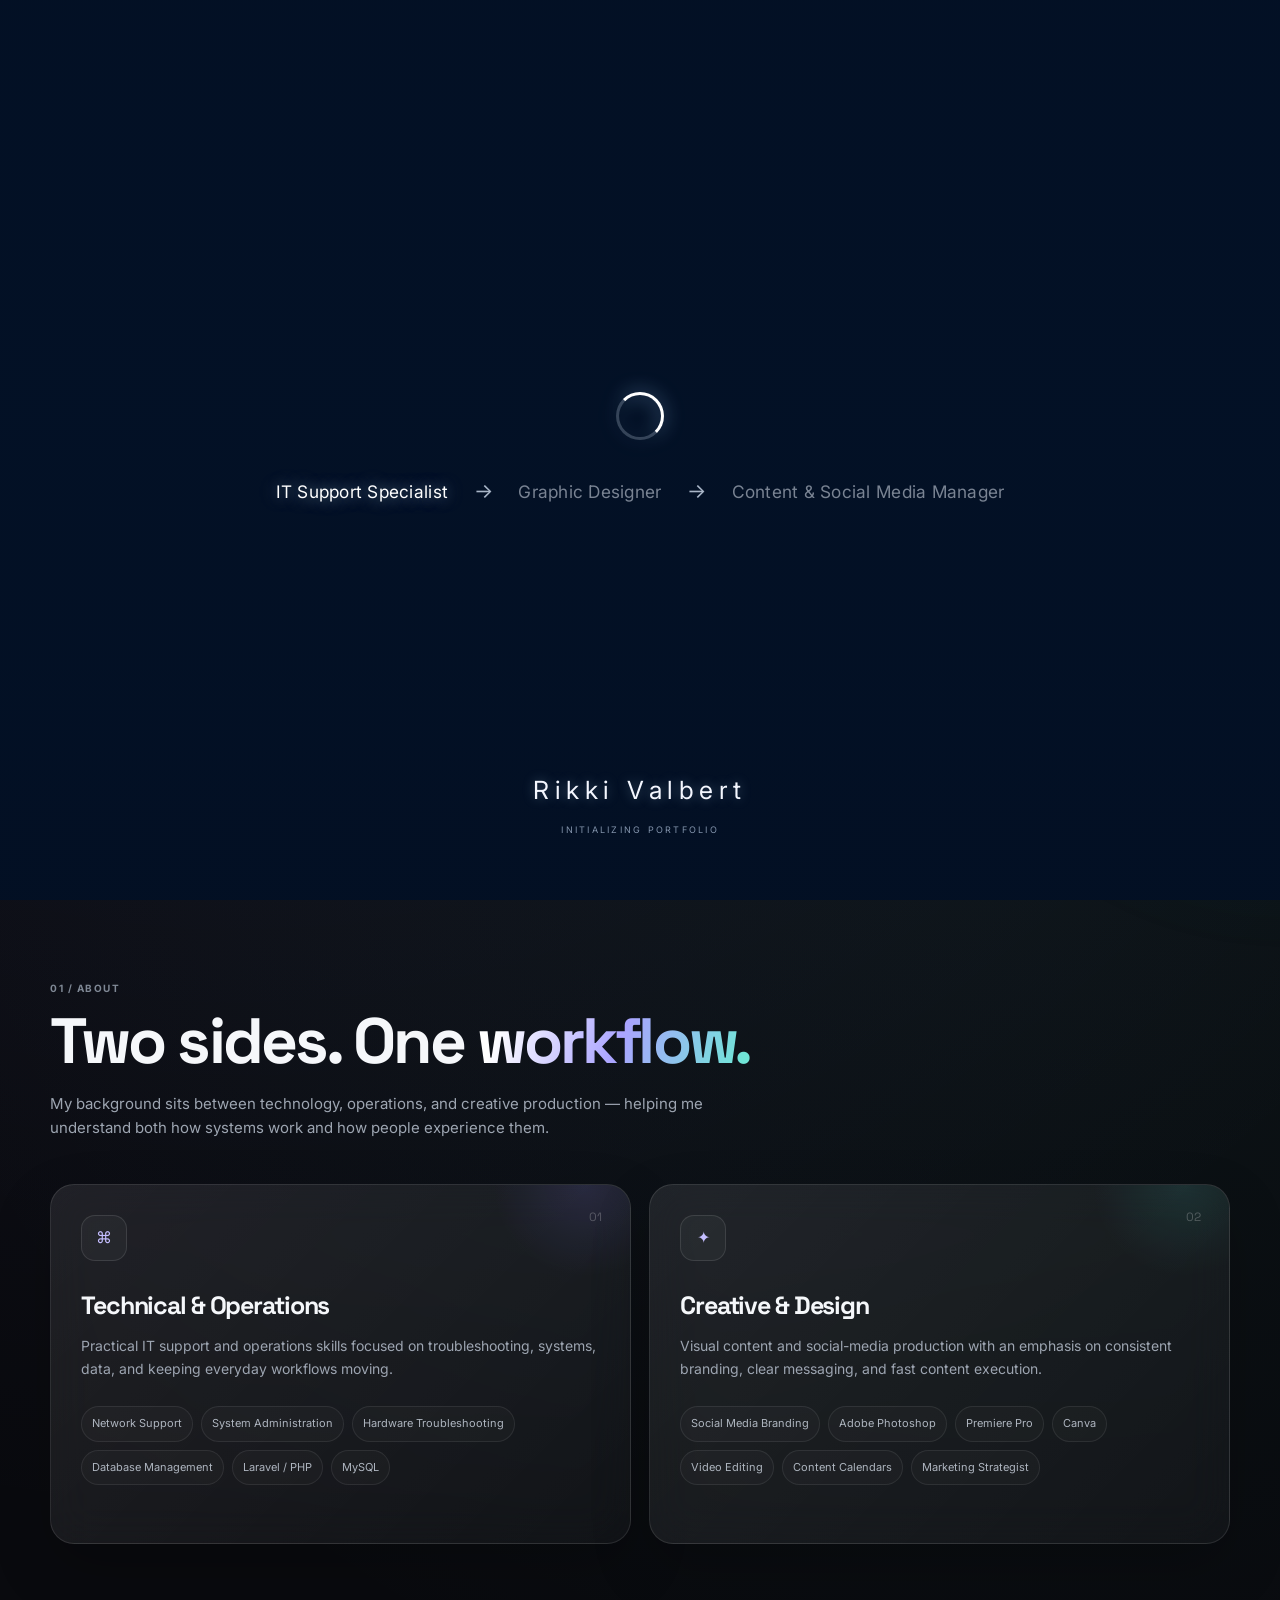
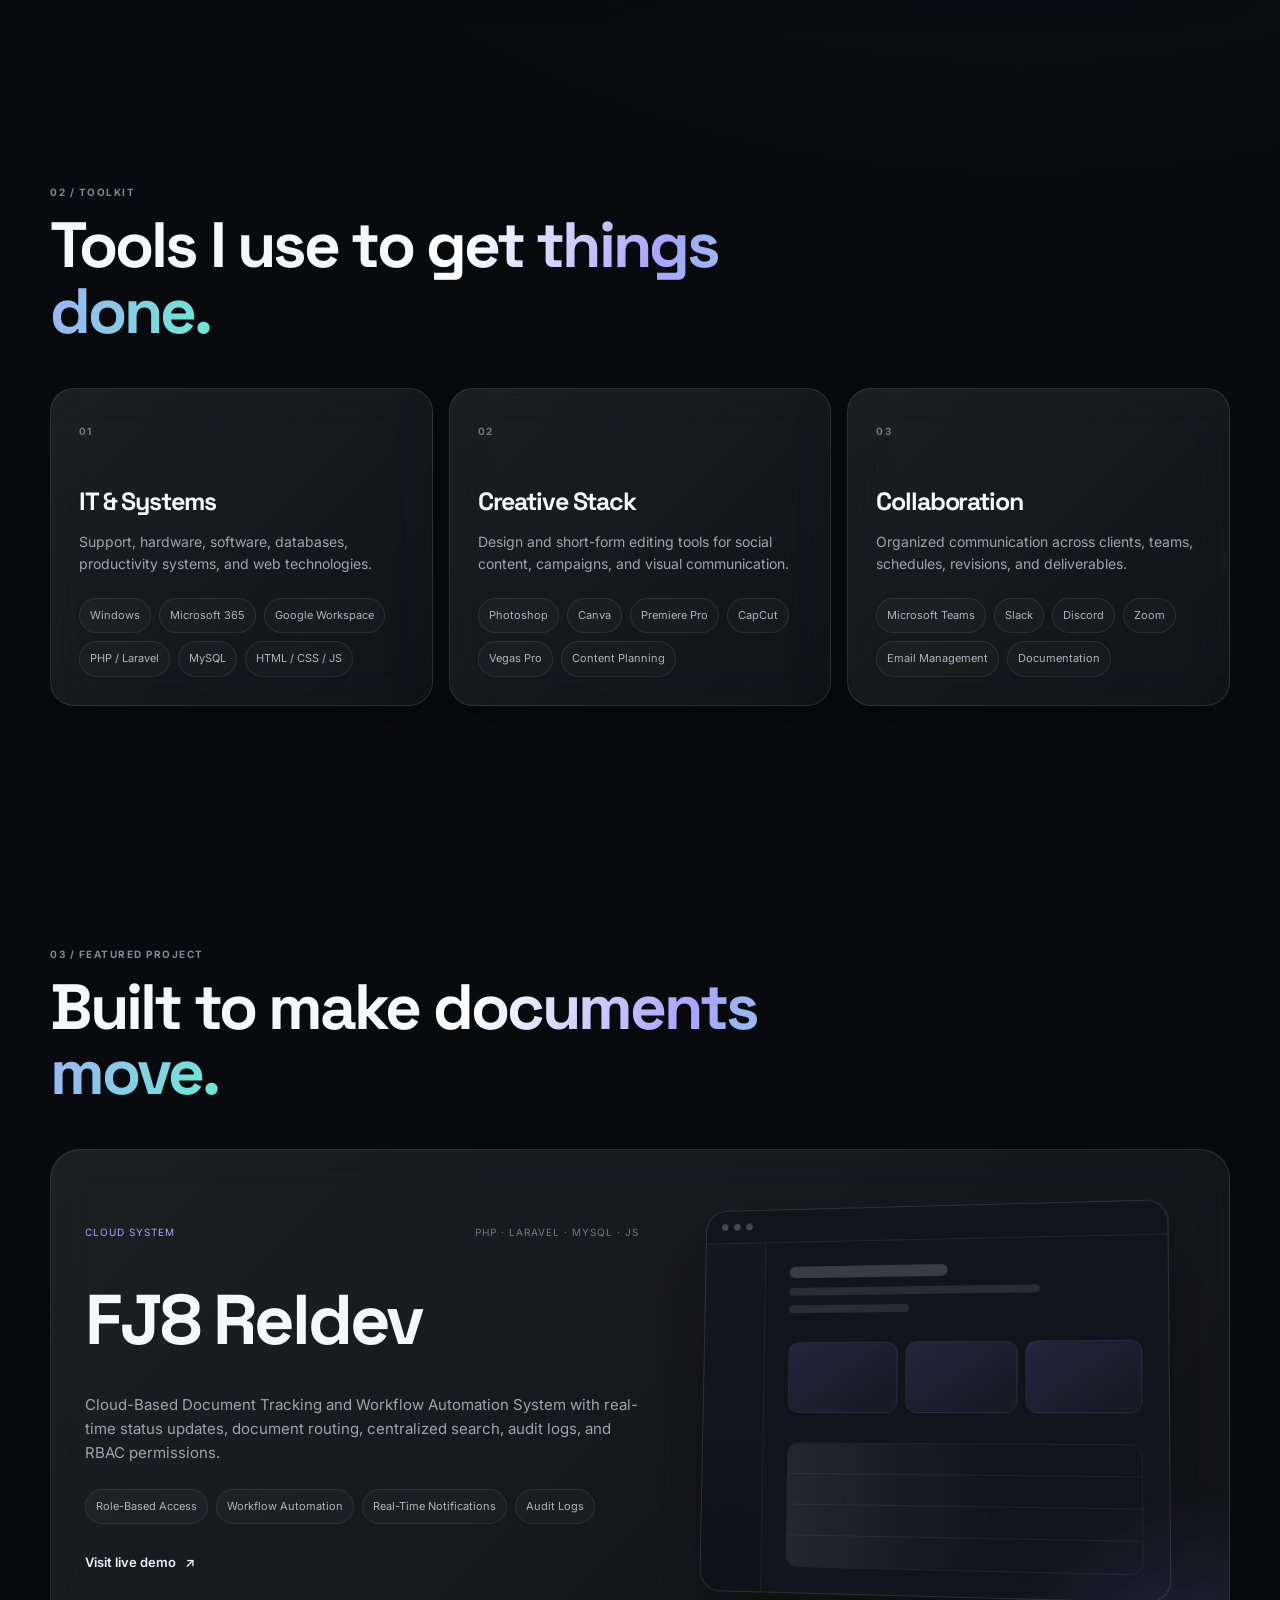
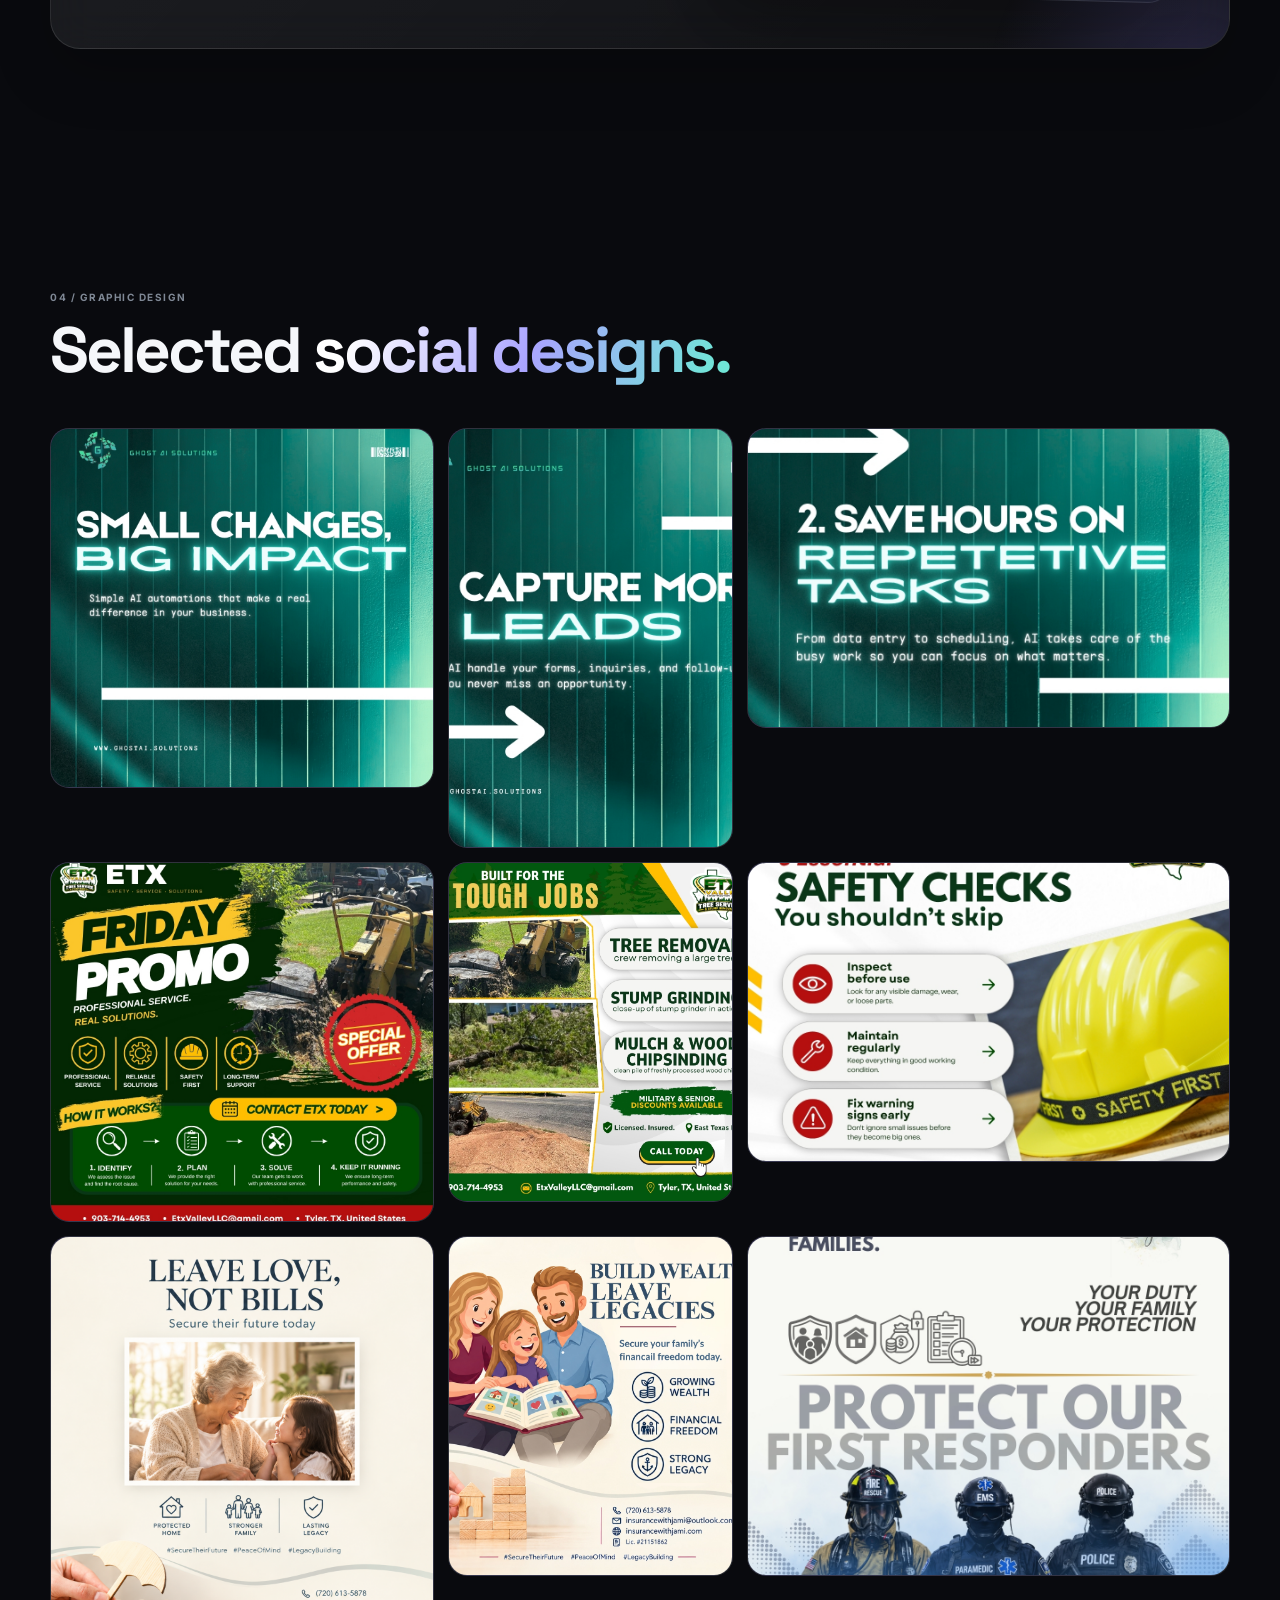
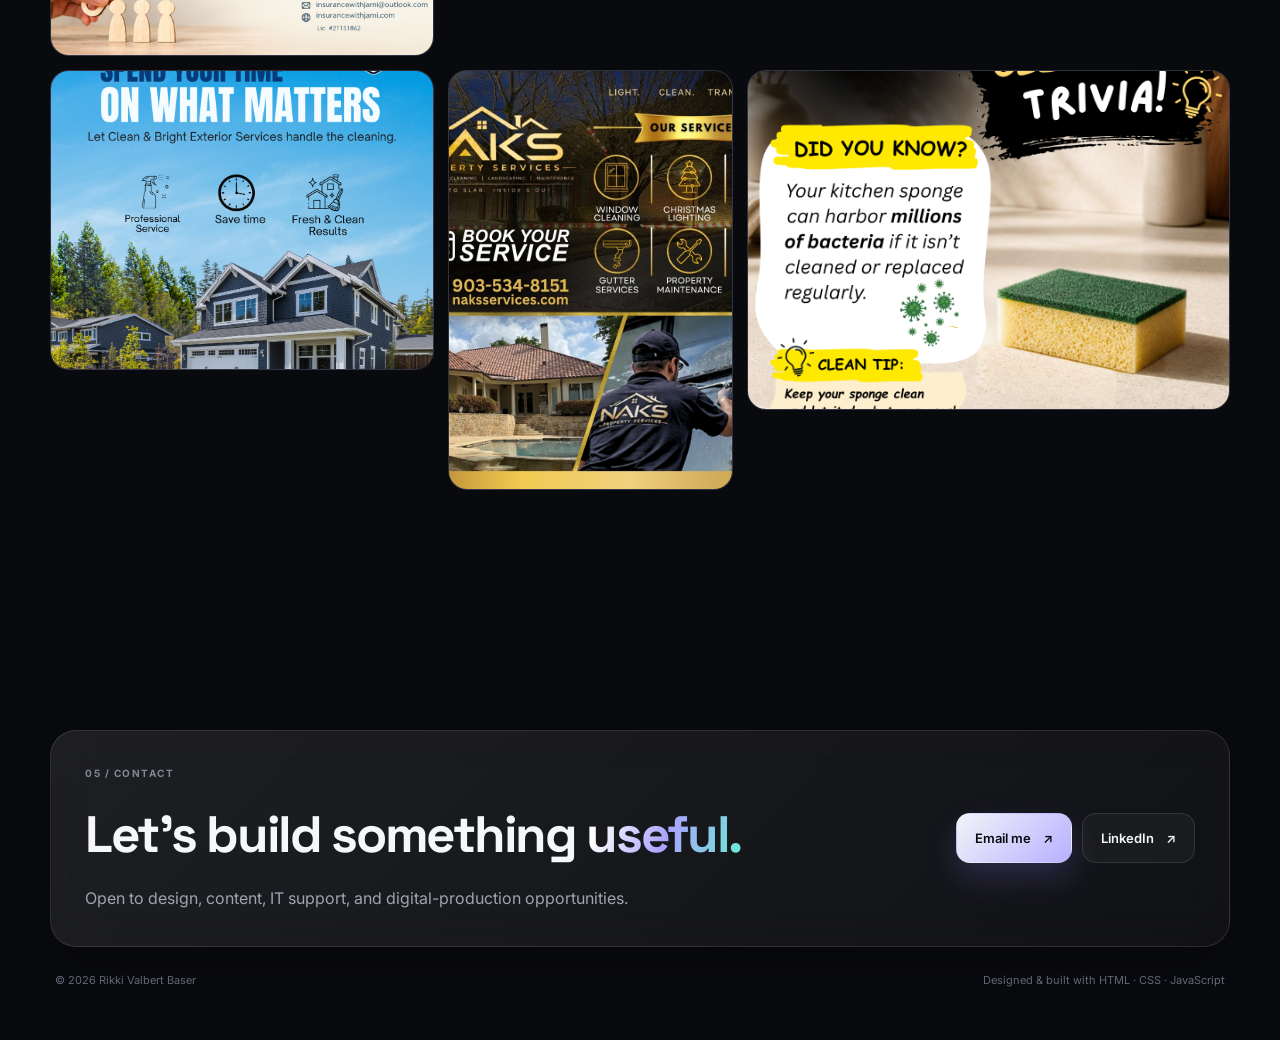
==== commit e5e1733a: "Merge pull request #2 from rikkibaservalbert/portfolio-polish Update intro loading screen name" ====
--- a/index.html
+++ b/index.html
@@ -405,4 +405,4 @@
 
   <script src="script.js"></script>
 </body>
-</html>+</html>
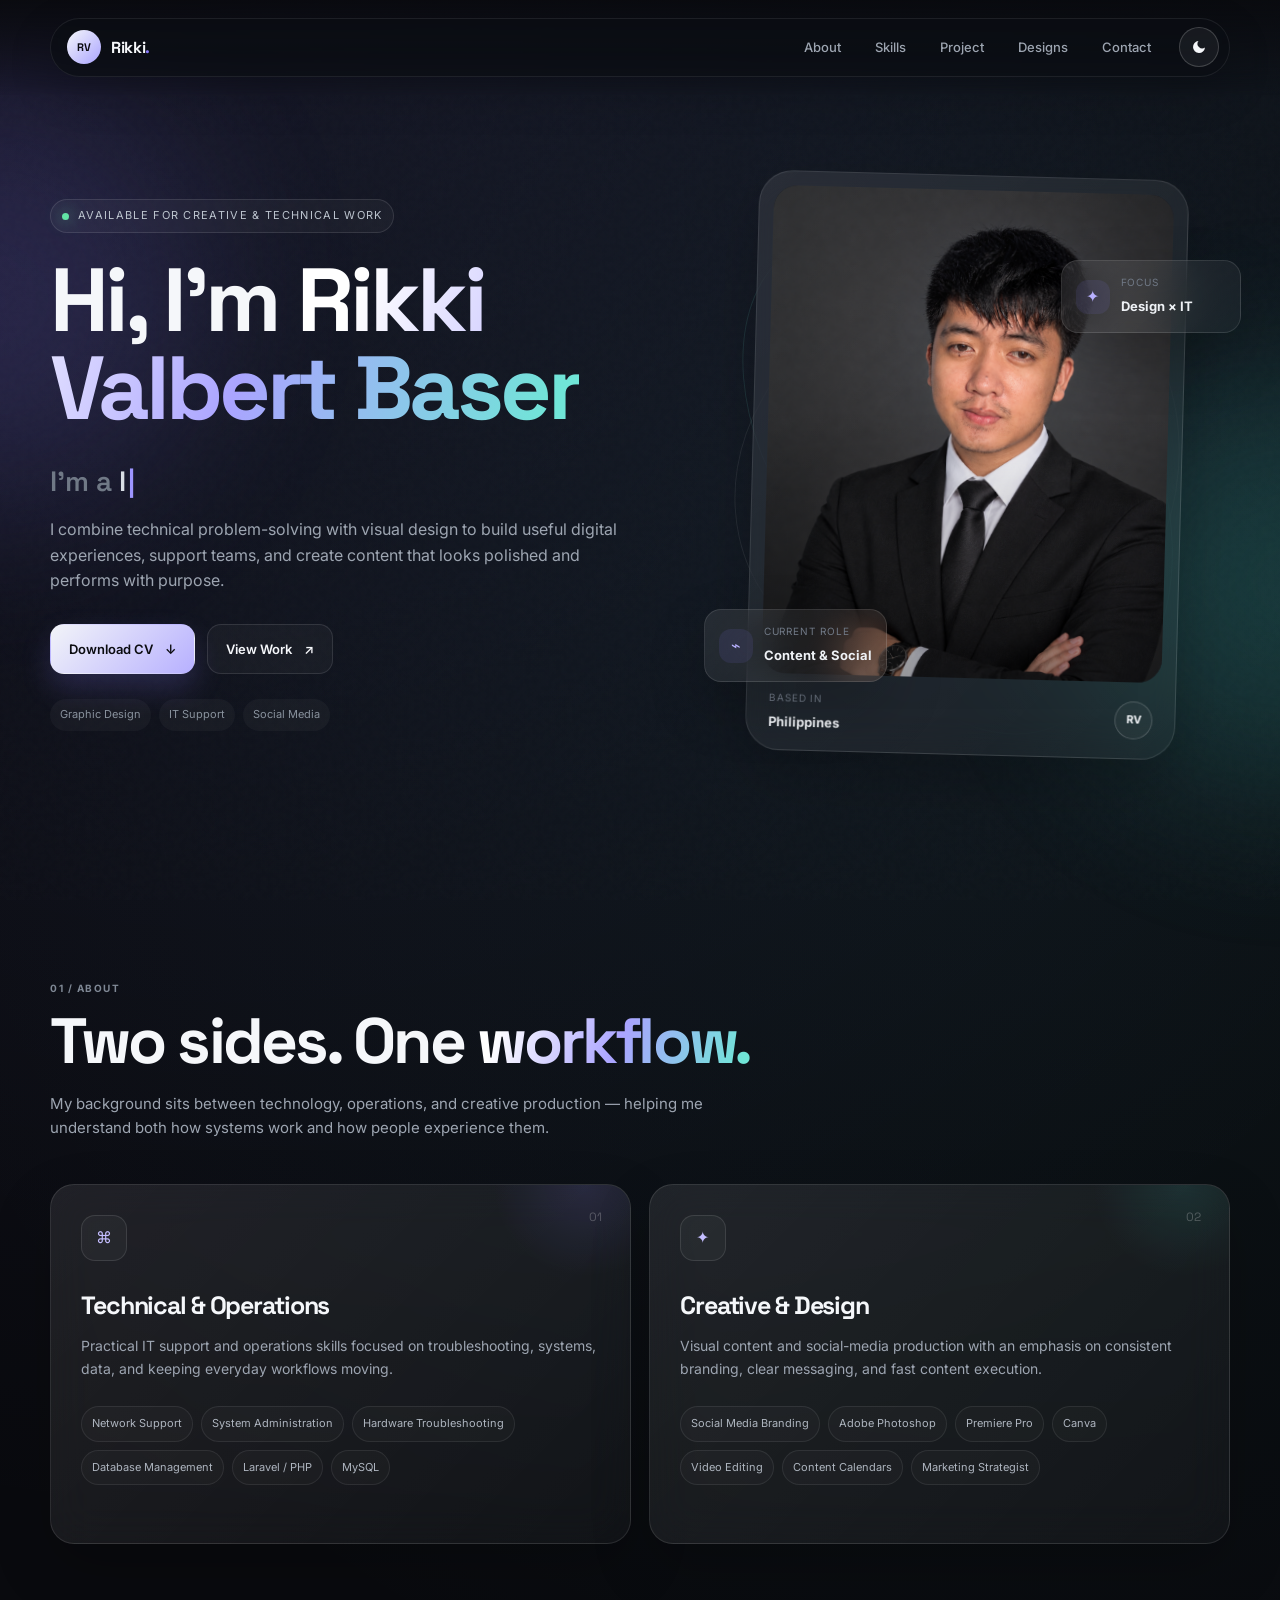
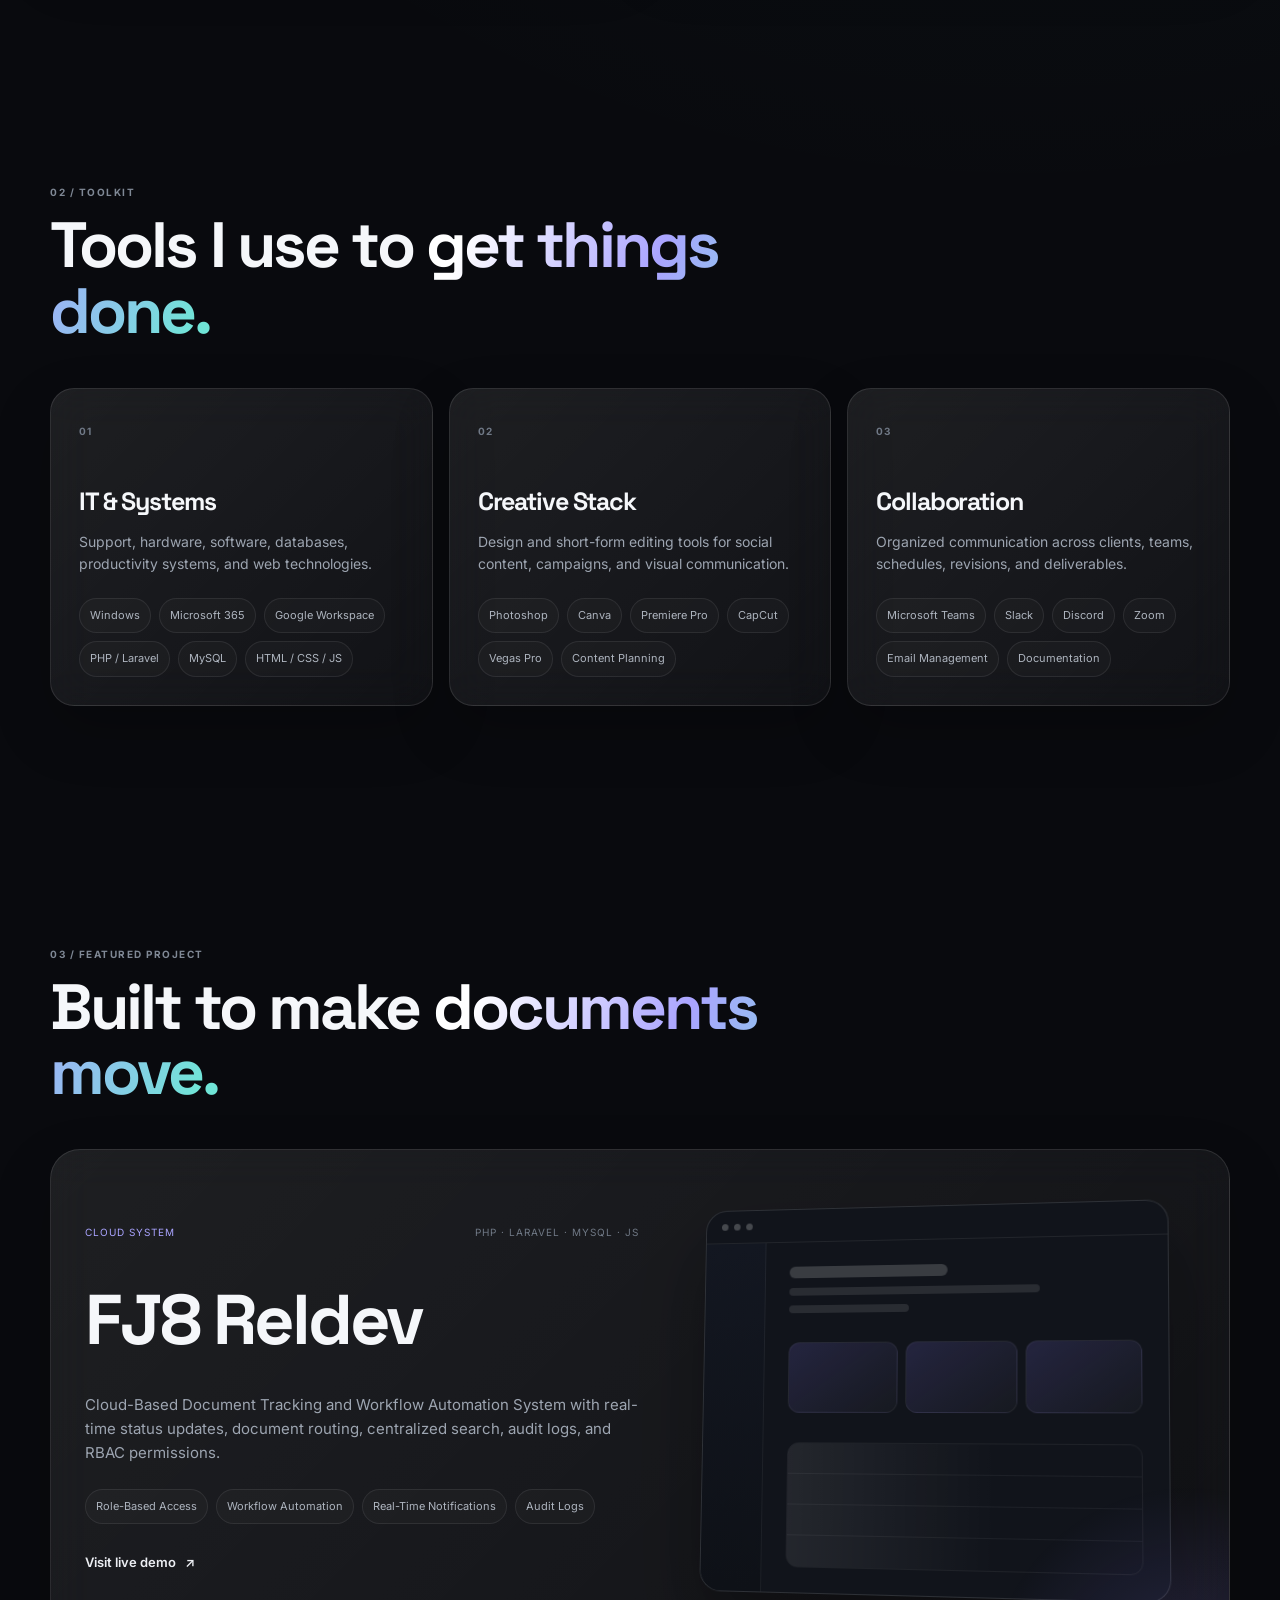
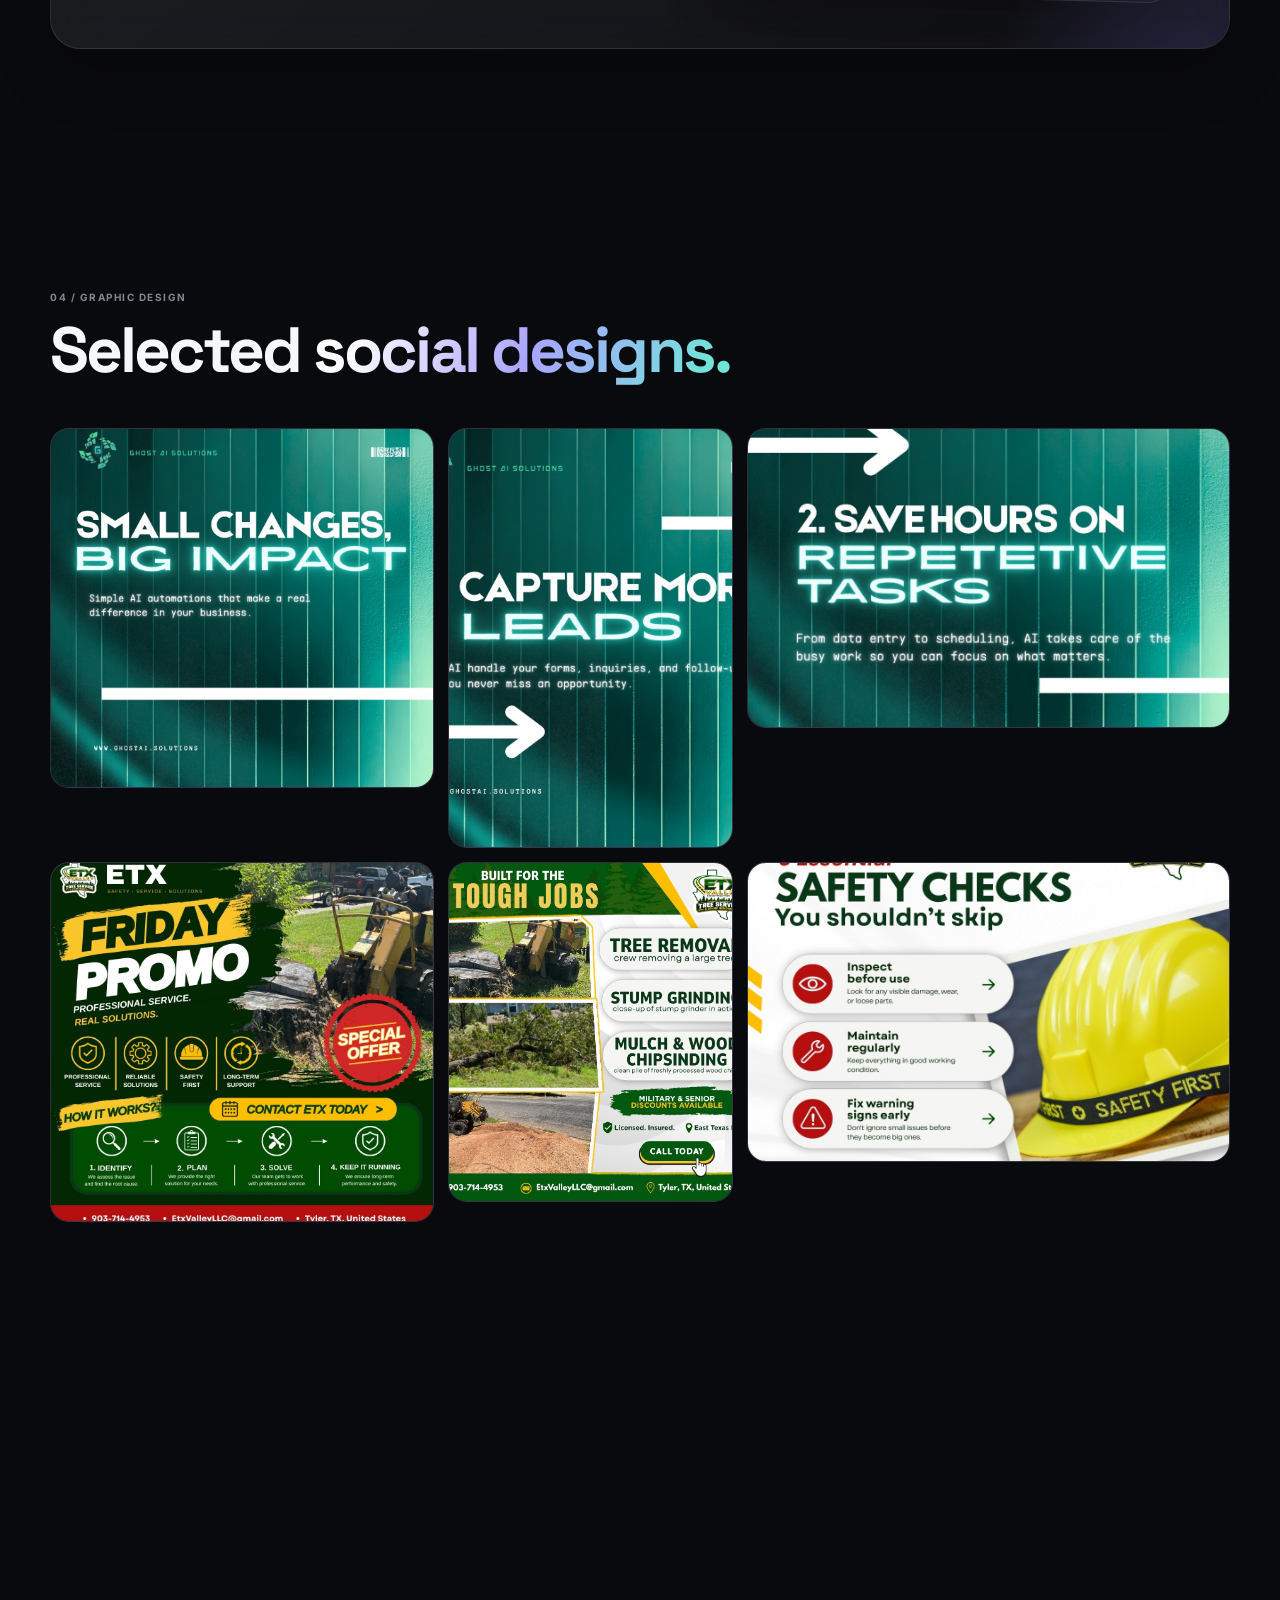
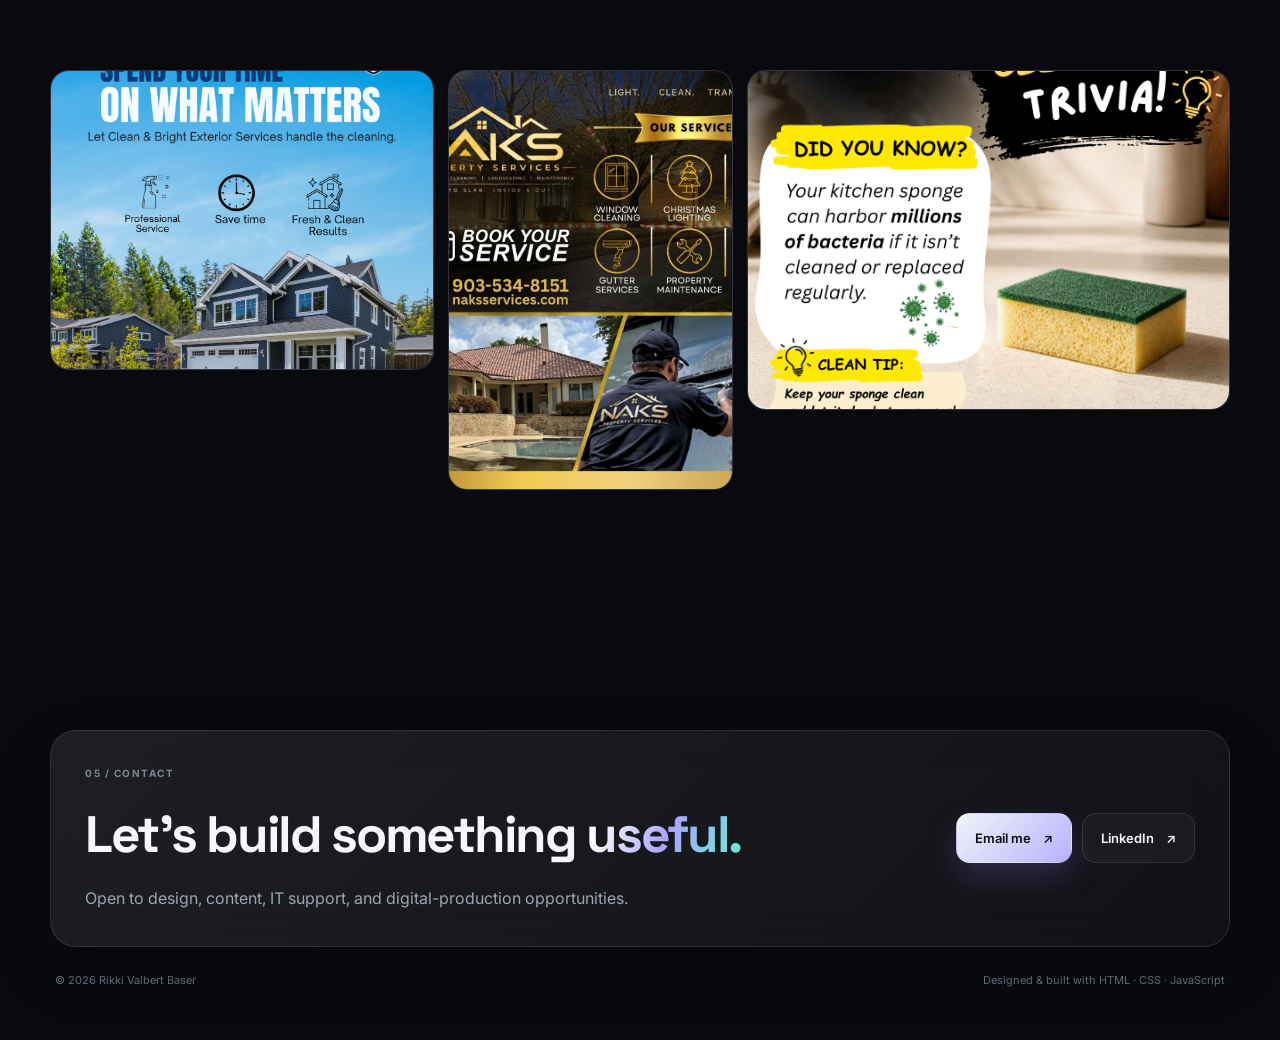
==== commit 0be38583: "Add interactive social design lightbox gallery" ====
--- a/index.html
+++ b/index.html
@@ -400,9 +400,9 @@
     <button class="lightbox-nav lightbox-prev" type="button" aria-label="Previous image">‹</button>
     <img class="lightbox-image" id="lightbox-image" src="" alt="">
     <button class="lightbox-nav lightbox-next" type="button" aria-label="Next image">›</button>
-    <div class="lightbox-counter" id="lightbox-counter">1 / 10</div>
+   <div class="lightbox-counter" id="lightbox-counter">1 / 12</div>
   </div>
 
   <script src="script.js"></script>
 </body>
-</html>
+</html>
--- a/style.css
+++ b/style.css
@@ -1680,4 +1680,38 @@
   .intro-loader {
     transition-duration: 0.01ms;
   }
+}
+
+.lightbox {
+  position: fixed;
+  inset: 0;
+  z-index: 100000;
+  display: flex;
+  align-items: center;
+  justify-content: center;
+  background: rgba(5, 7, 15, 0.94);
+  opacity: 0;
+  visibility: hidden;
+  pointer-events: none;
+  transition: opacity 0.3s ease, visibility 0.3s ease;
+}
+
+.lightbox.active {
+  opacity: 1;
+  visibility: visible;
+  pointer-events: auto;
+}
+
+.lightbox-image {
+  display: block;
+  max-width: 85vw;
+  max-height: 82vh;
+  width: auto;
+  height: auto;
+  object-fit: contain;
+  border-radius: 12px;
+}
+
+.lightbox button {
+  cursor: pointer;
 }
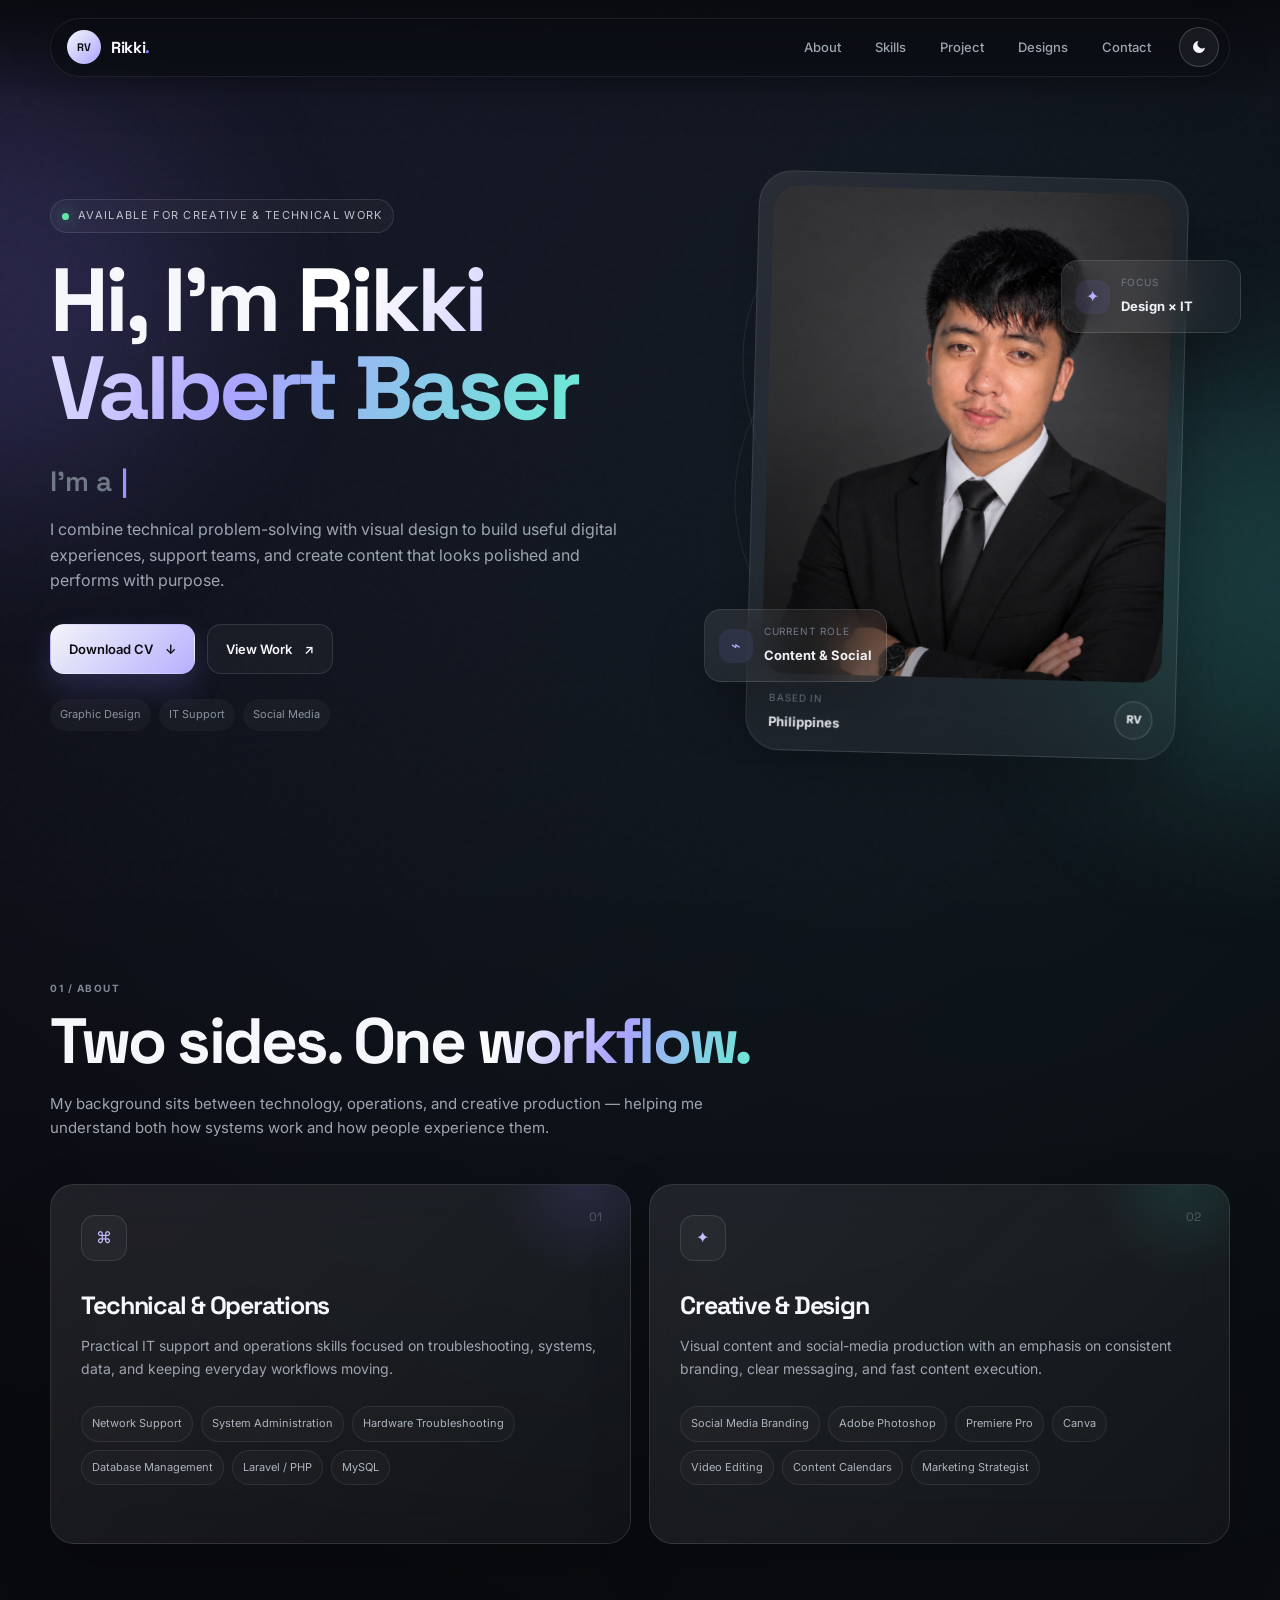
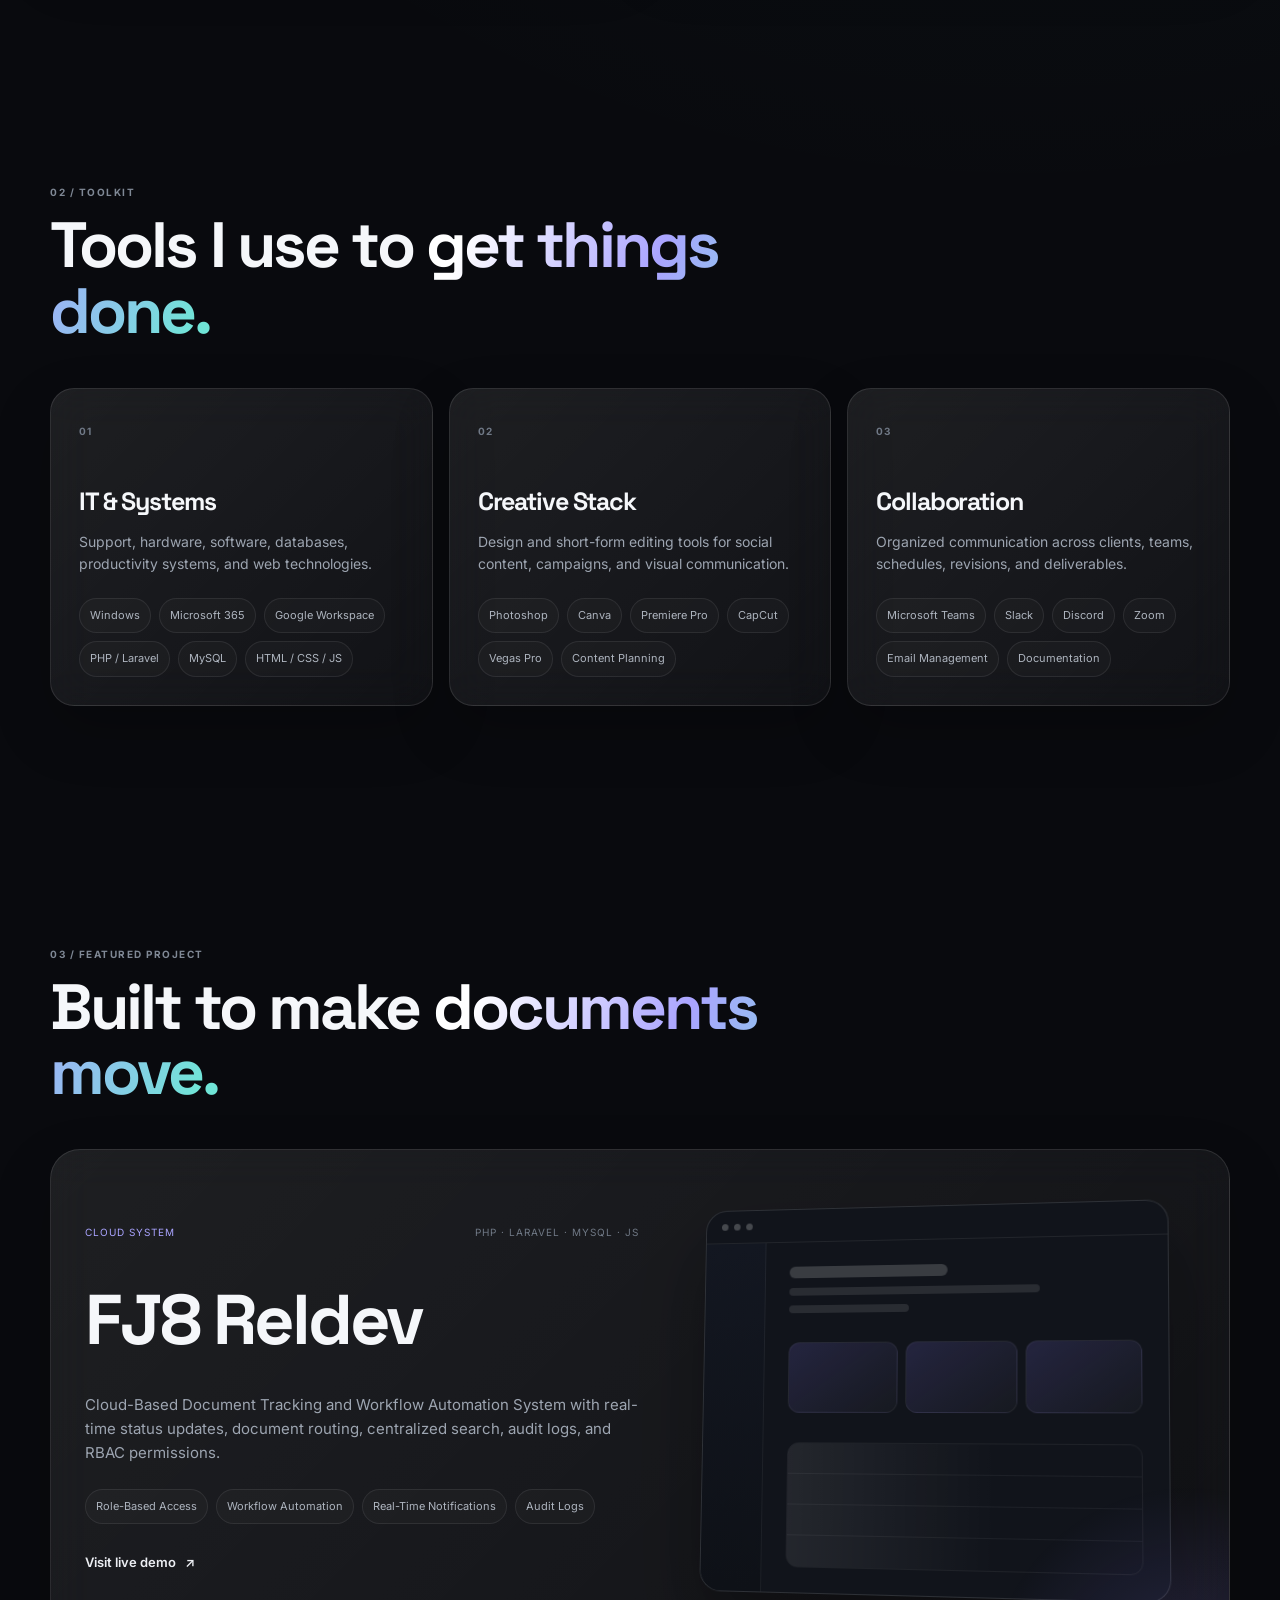
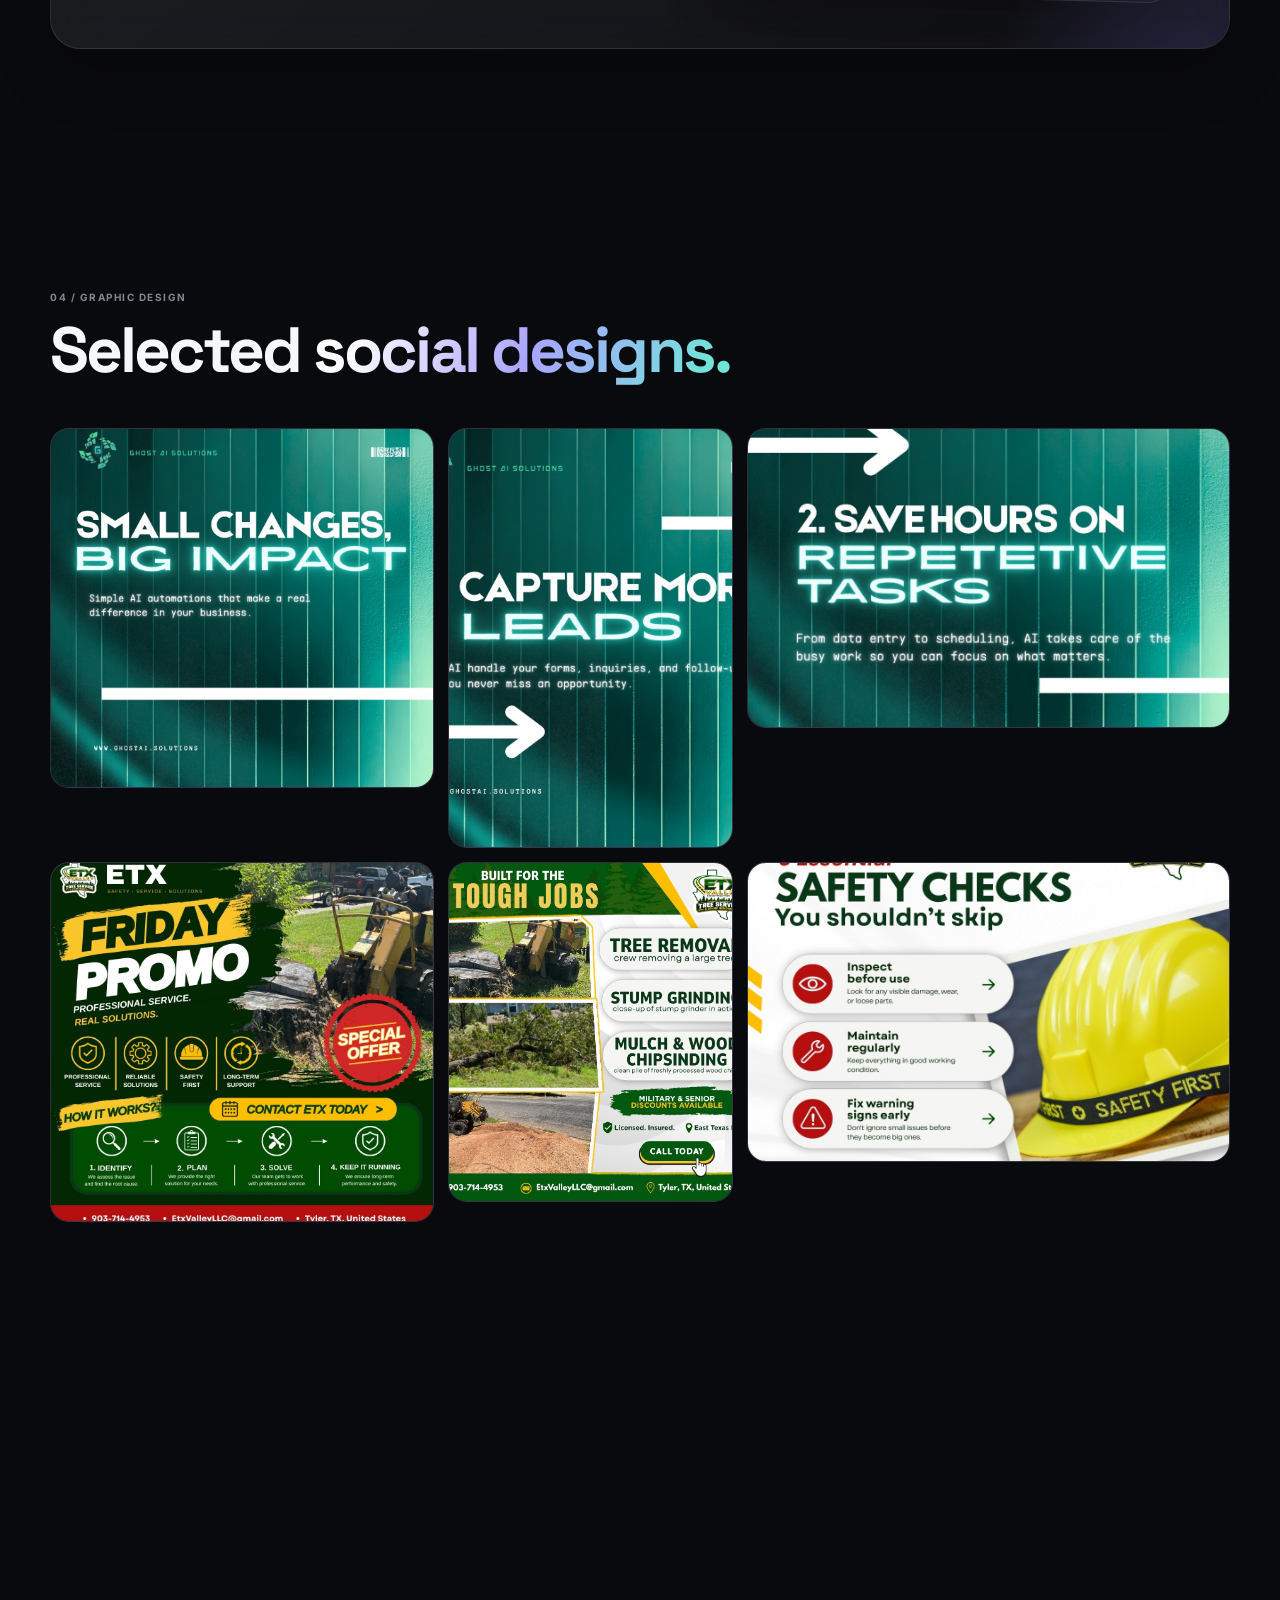
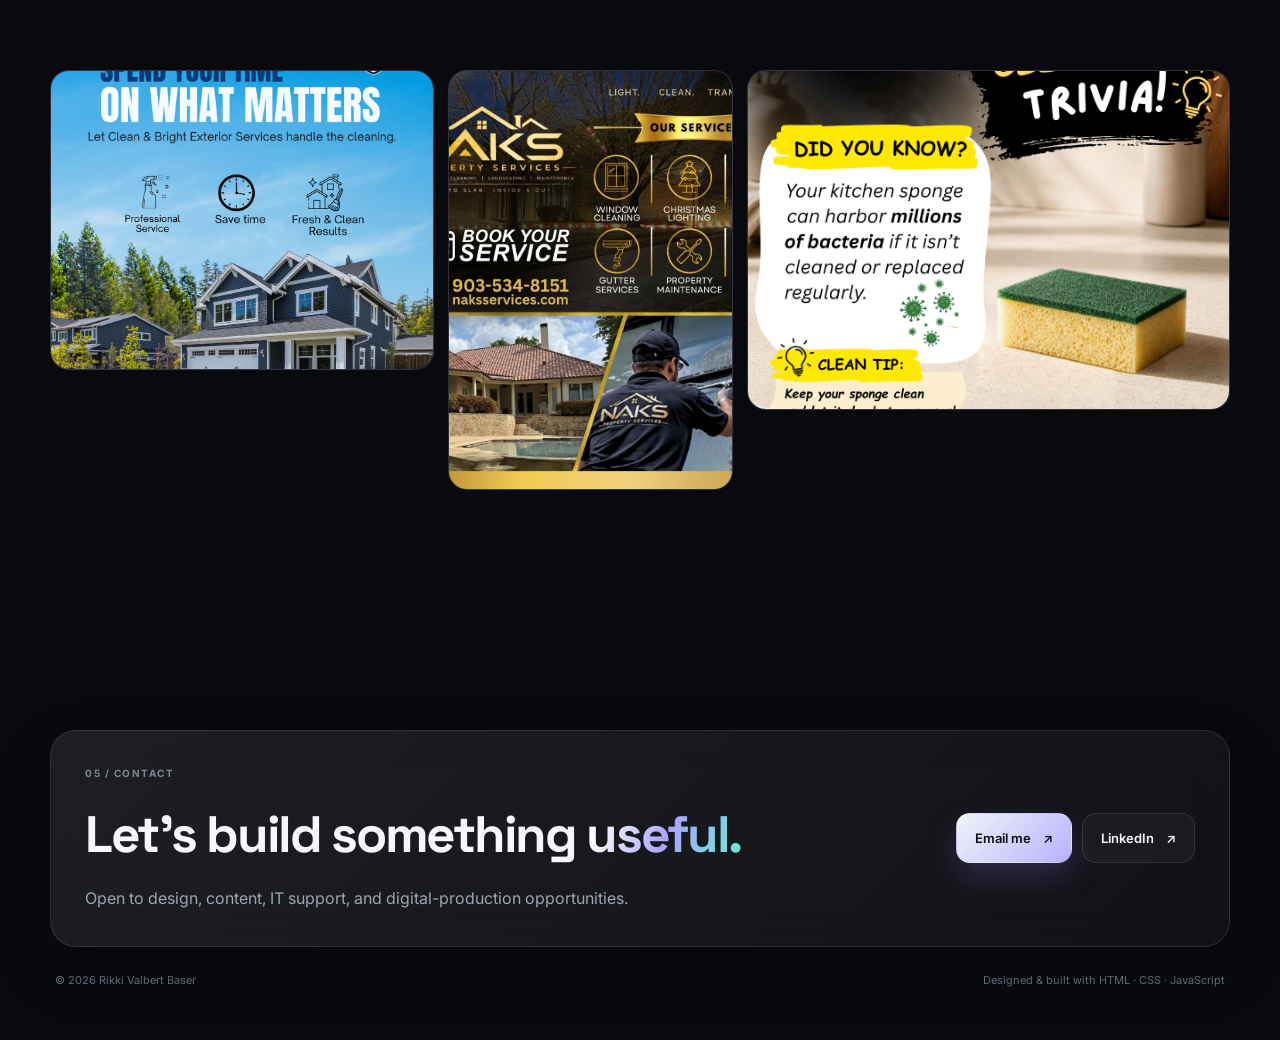
==== commit c10be3d4: "Merge portfolio-polish into main" ====
--- a/index.html
+++ b/index.html
@@ -405,4 +405,4 @@
 
   <script src="script.js"></script>
 </body>
-</html>+</html>
